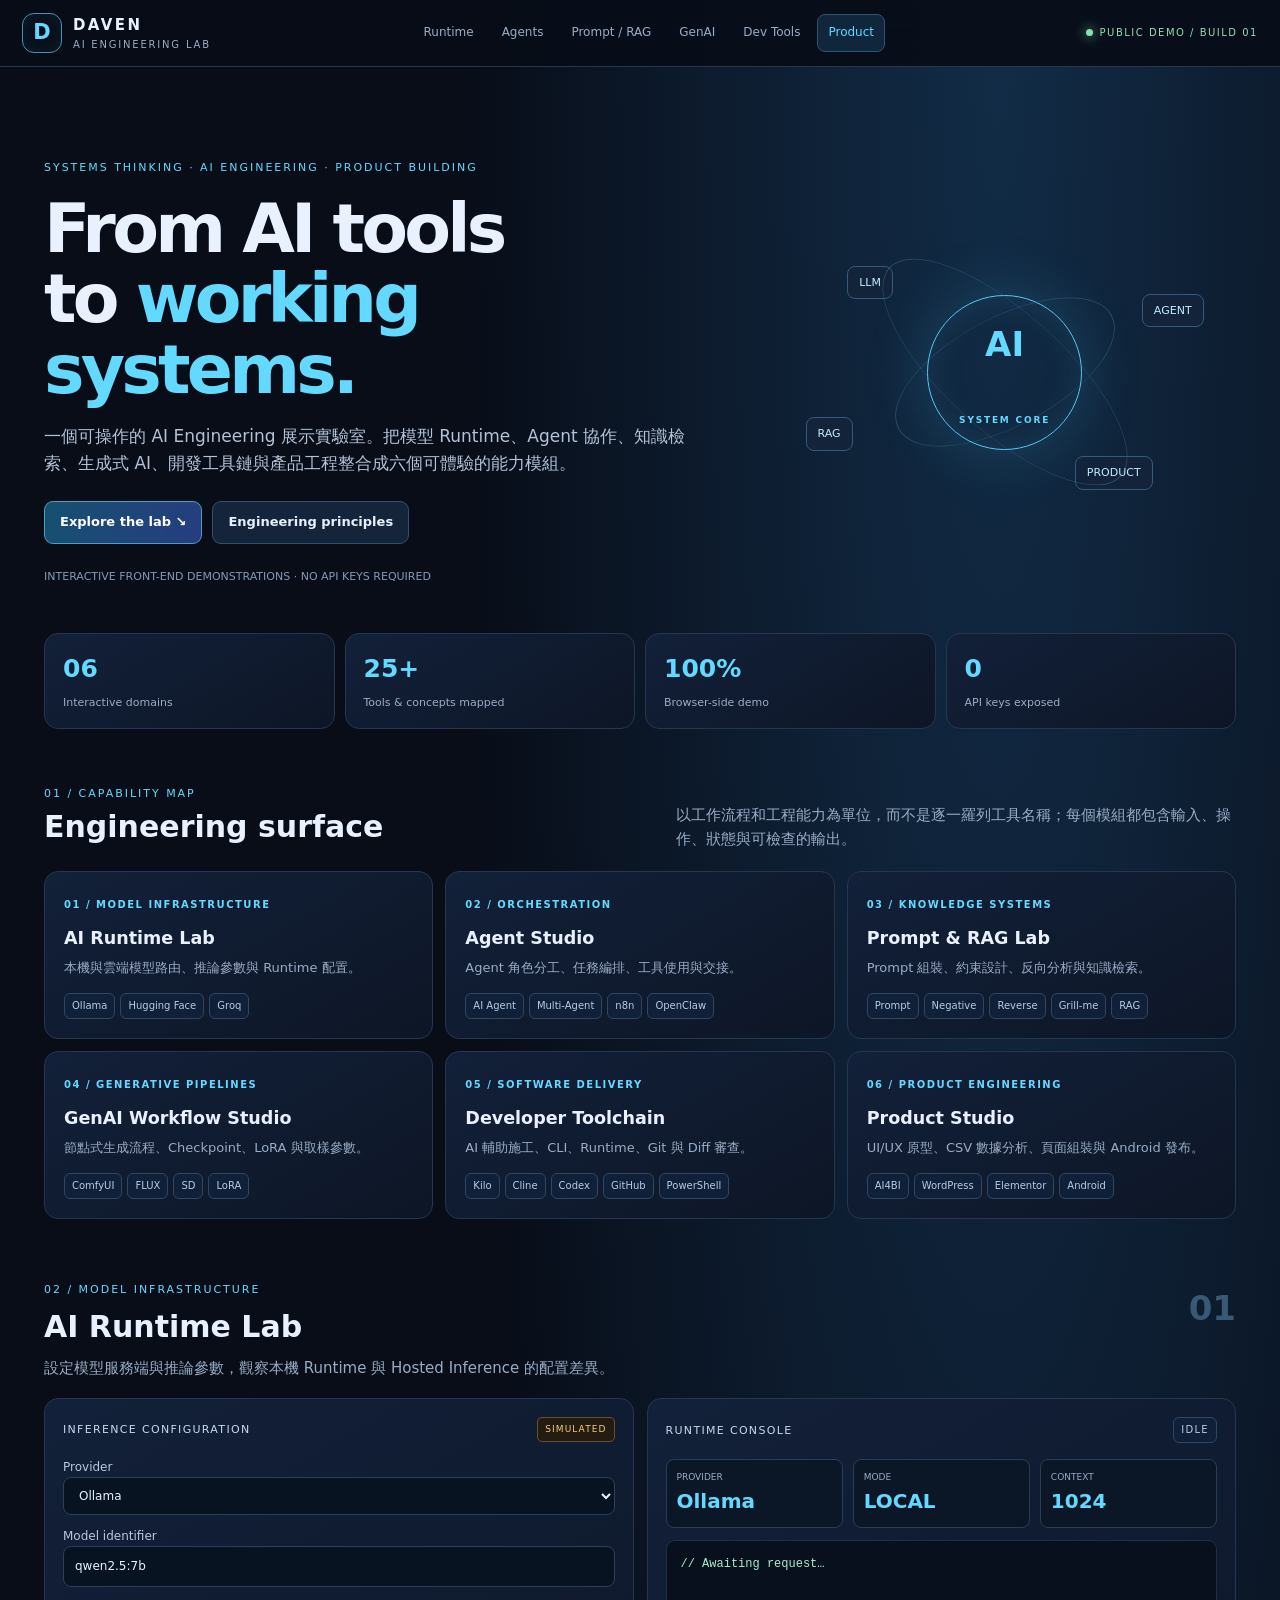
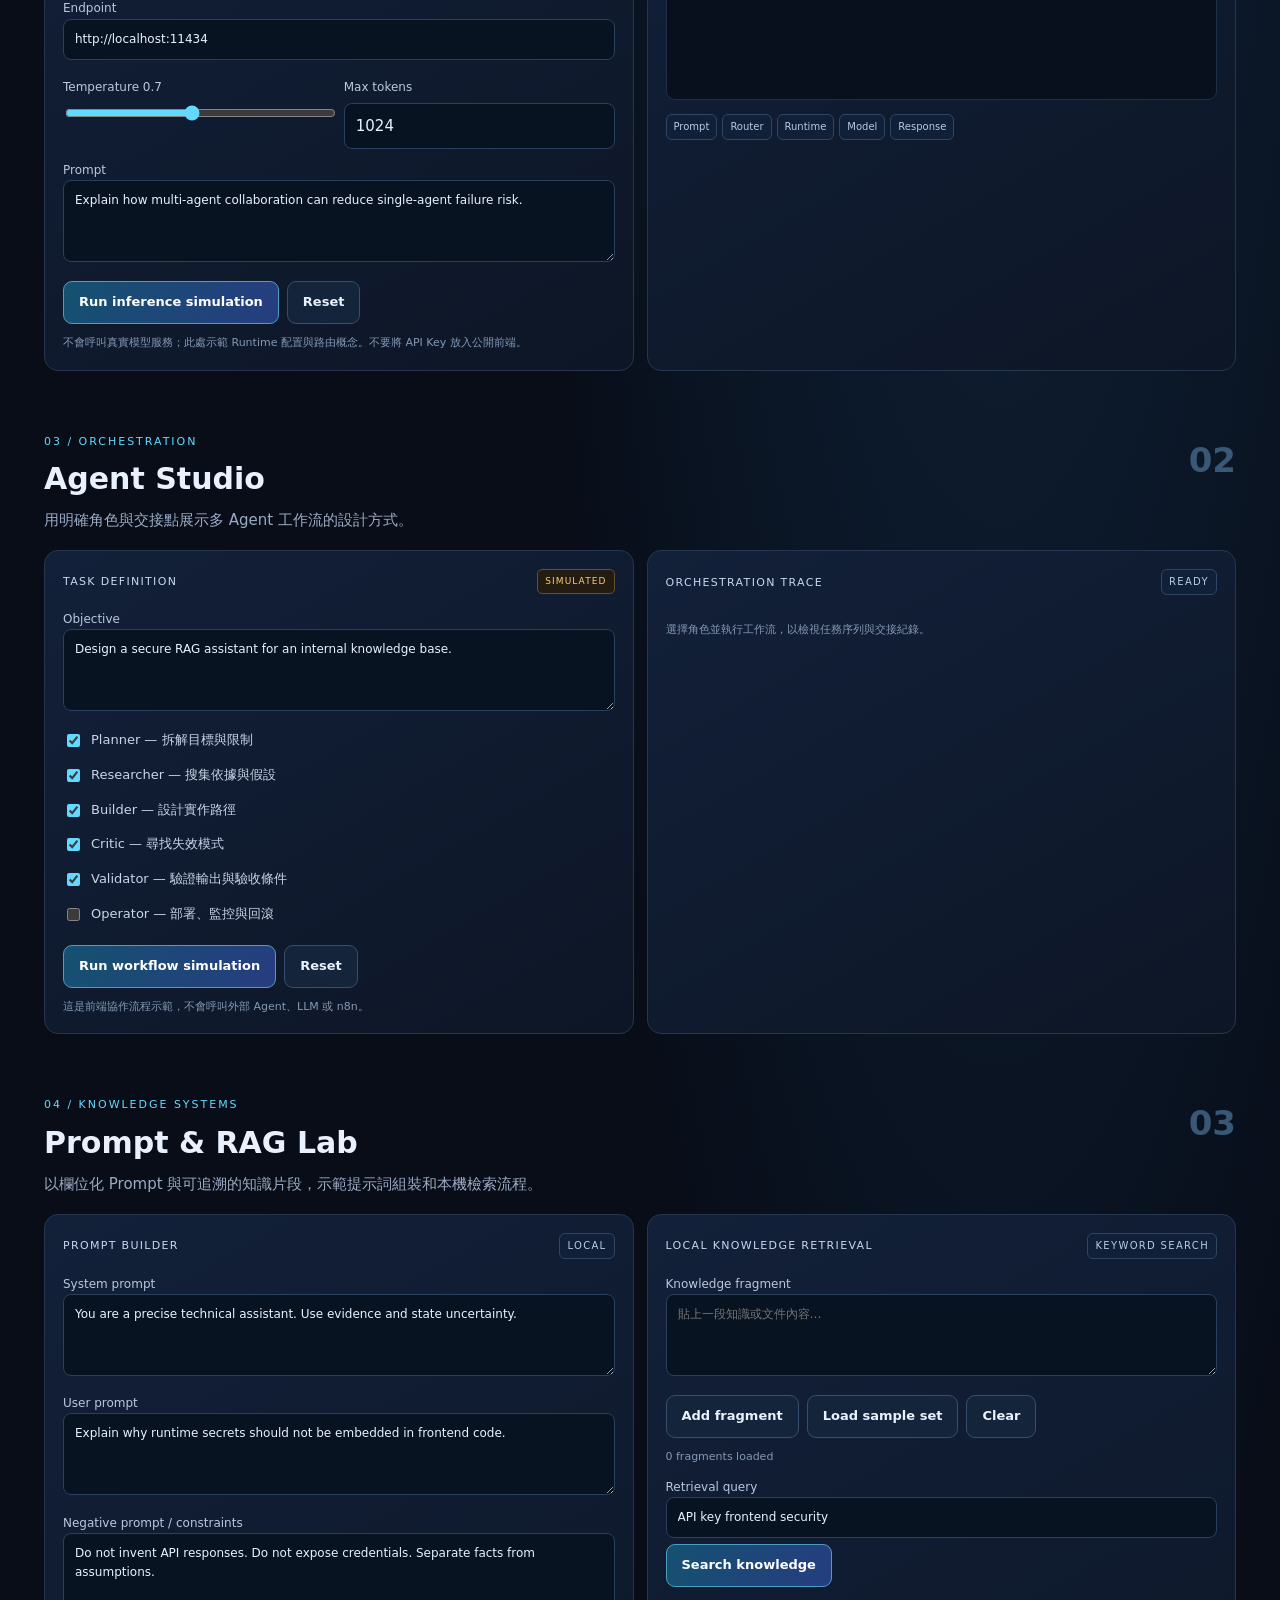
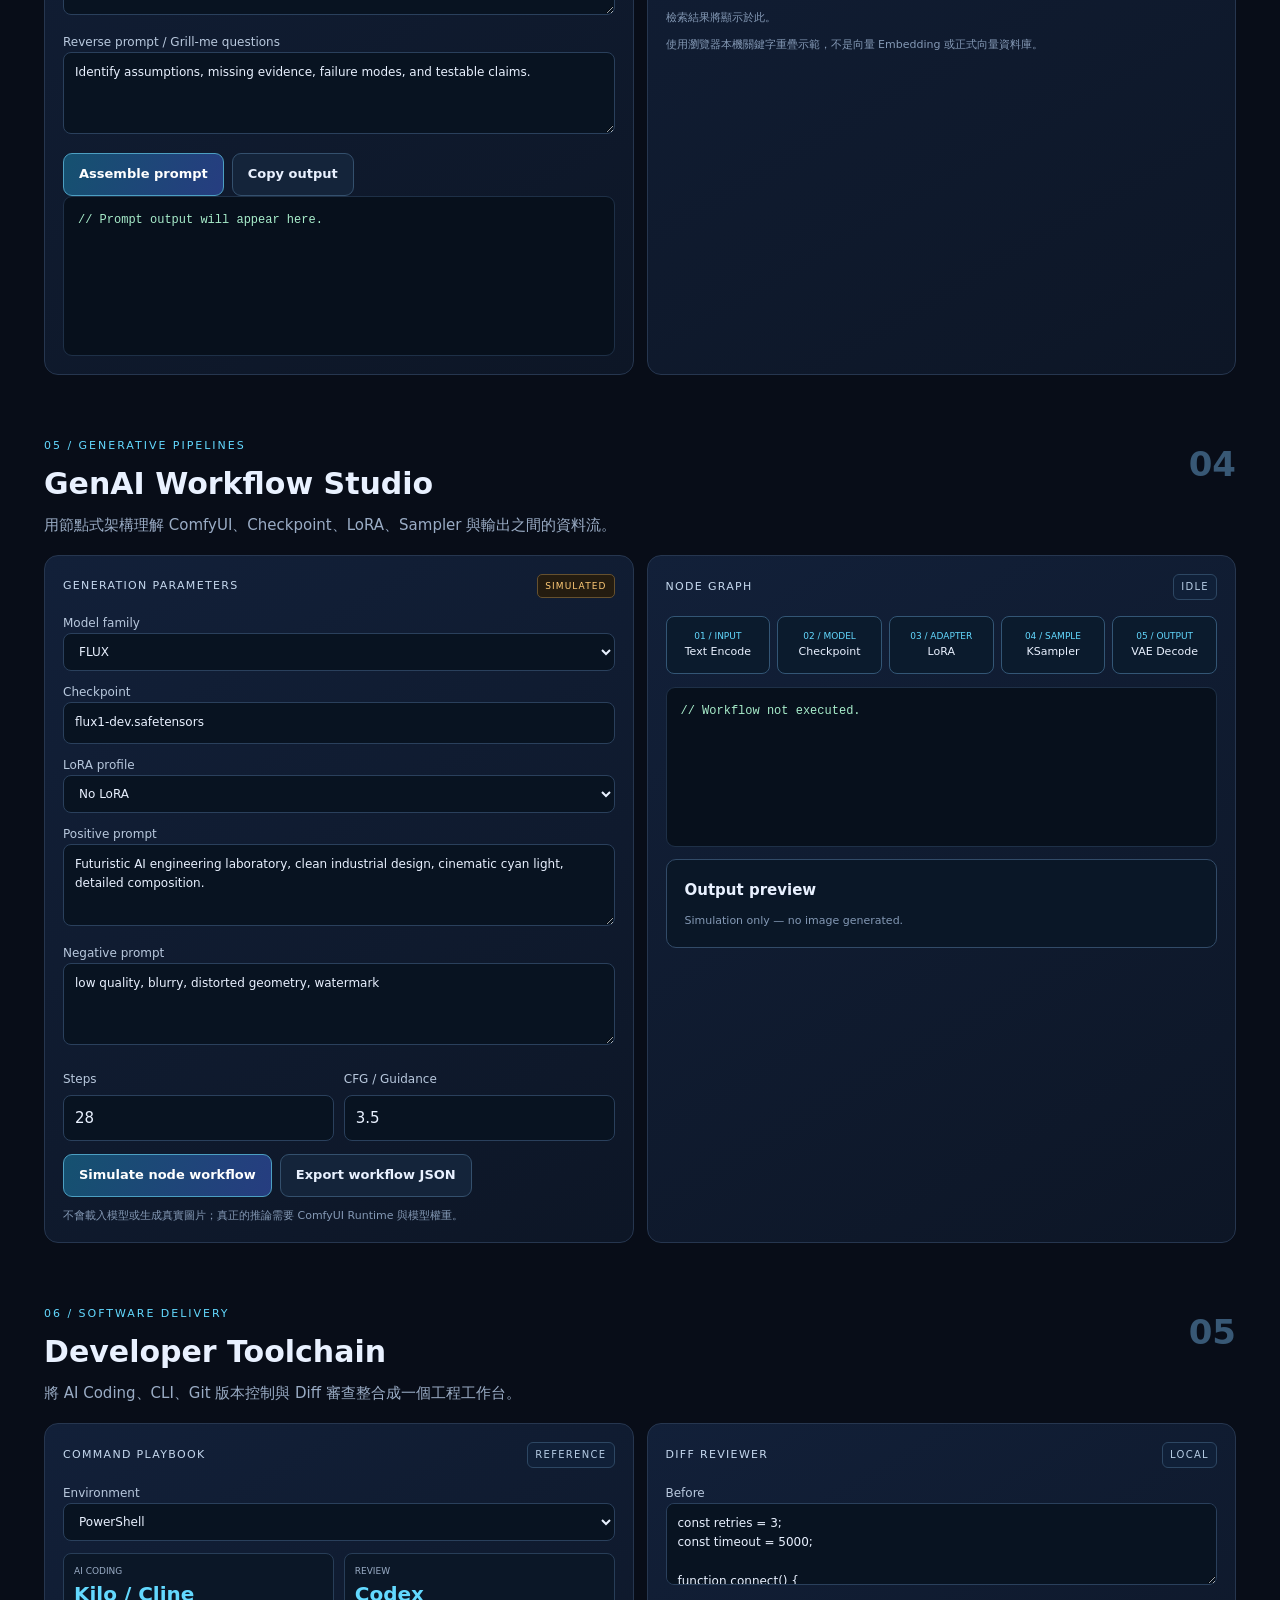
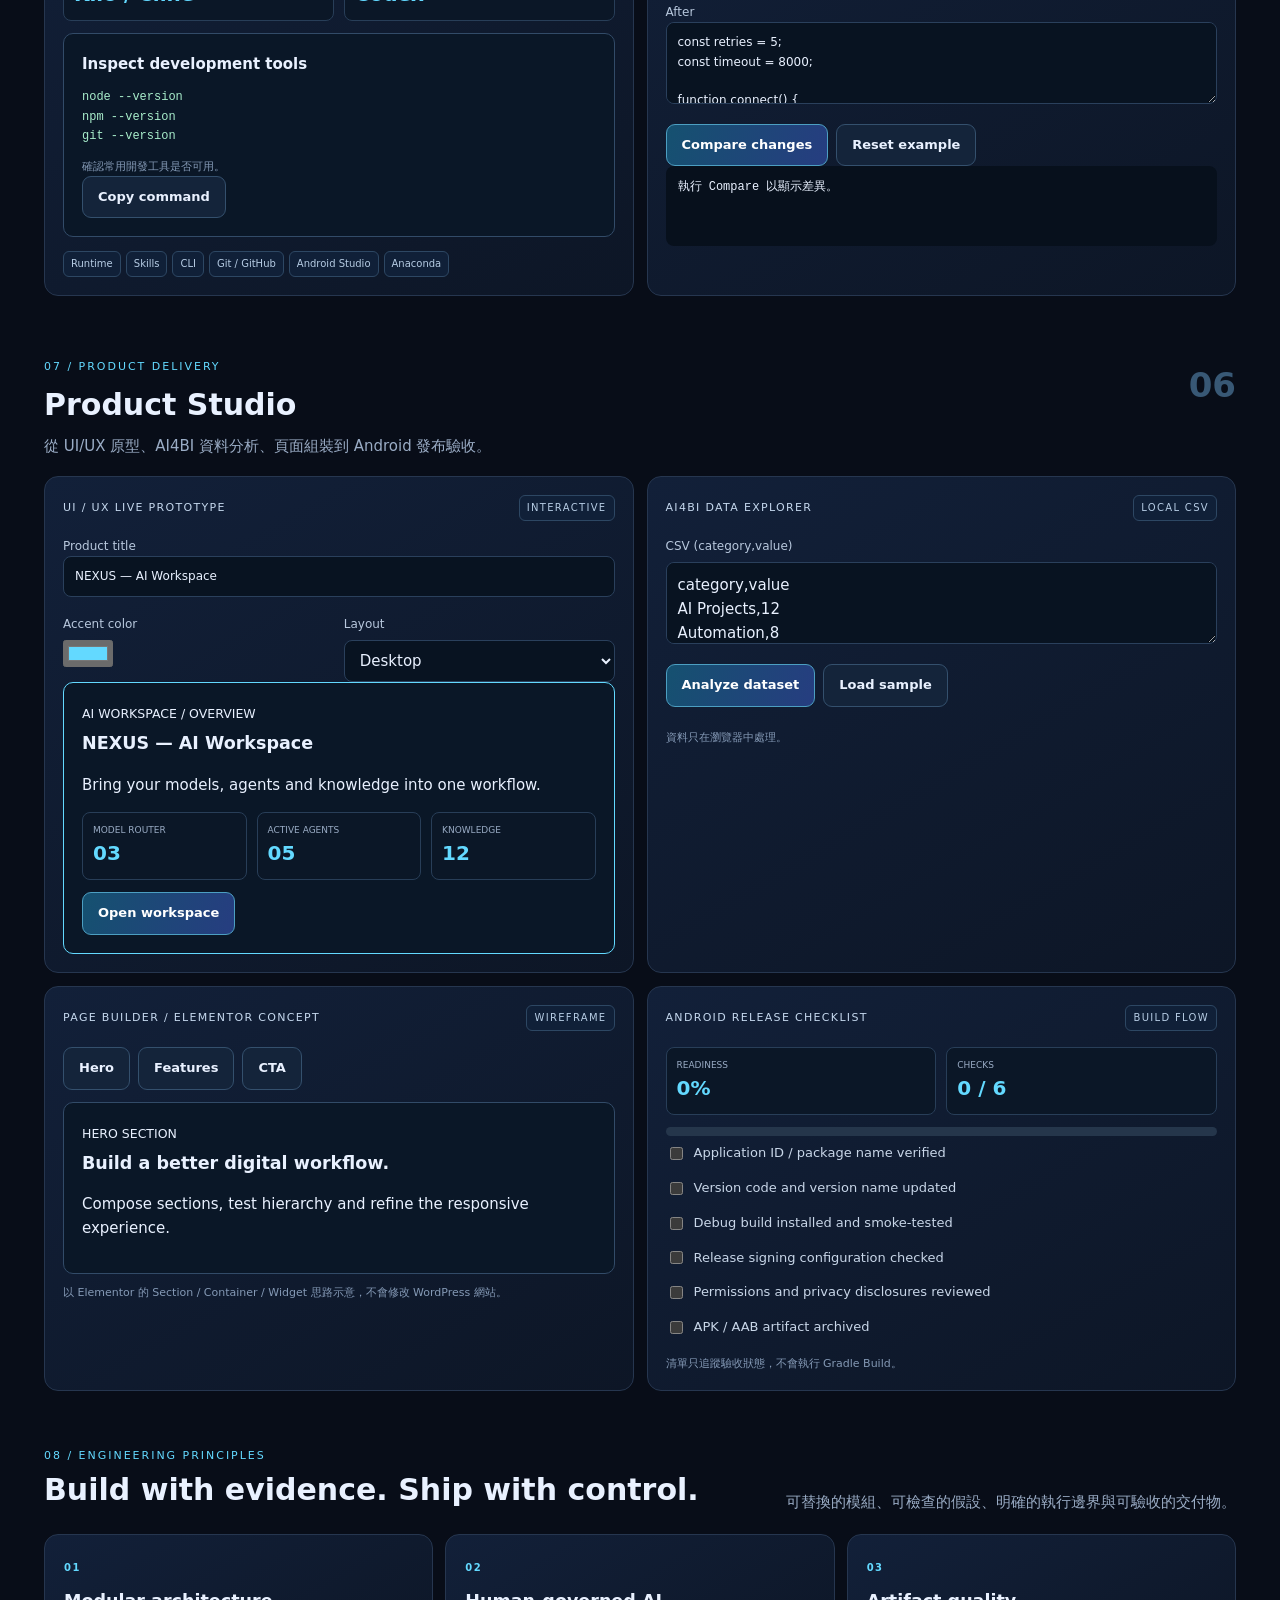
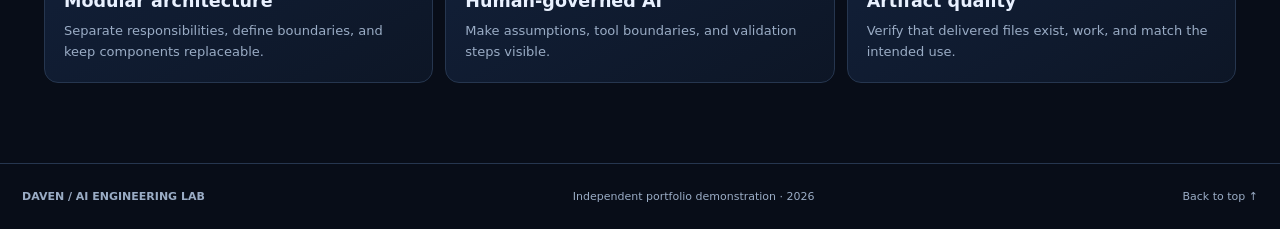
==== index.html @ 6e155c53 "feat: add interactive AI engineering portfolio demo" ====
<!doctype html>
<html lang="zh-Hant">
<head>
<meta charset="utf-8">
<meta name="viewport" content="width=device-width, initial-scale=1">
<meta name="theme-color" content="#080d18">
<meta name="description" content="Daven — AI Engineering Lab, interactive portfolio demonstrations.">
<title>Daven | AI Engineering Lab</title>
<style>
:root{color-scheme:dark;--bg:#080d18;--panel:#101a2b;--panel2:#142137;--line:#26364f;--ink:#e9f1ff;--muted:#9aacc5;--cyan:#63d9ff;--blue:#748cff;--green:#8be0b1;--amber:#ffcb77;--red:#ff8d9b}
*{box-sizing:border-box}html{scroll-behavior:smooth}body{margin:0;background:radial-gradient(ellipse at 78% 0%,#122c47 0,transparent 38%),var(--bg);color:var(--ink);font:15px/1.6 Inter,ui-sans-serif,system-ui,-apple-system,"Segoe UI","Noto Sans TC",sans-serif}
a{color:inherit;text-decoration:none}button,input,select,textarea{font:inherit}button{cursor:pointer}
.top{position:sticky;top:0;z-index:10;display:flex;align-items:center;justify-content:space-between;gap:18px;padding:13px max(22px,calc((100% - 1240px)/2));background:#080d18eF;border-bottom:1px solid #26364f;backdrop-filter:blur(18px)}
.brand{display:flex;align-items:center;gap:11px;min-width:190px}.brand-mark{display:grid;place-items:center;width:40px;height:40px;border:1px solid #4b91b3;border-radius:12px;color:var(--cyan);font-weight:900;font-size:21px;box-shadow:inset 0 0 20px #4dd9ff18}.brand b{display:block;letter-spacing:.16em}.brand small{display:block;color:var(--muted);font-size:10px;letter-spacing:.18em}
.nav{display:flex;flex-wrap:wrap;justify-content:center;gap:6px}.nav button{border:1px solid transparent;background:transparent;color:var(--muted);padding:8px 10px;border-radius:8px;font-size:12px}.nav button:hover,.nav button.active{border-color:#31536e;background:#10263c;color:var(--cyan)}
.status{font-size:10px;letter-spacing:.15em;color:var(--green);white-space:nowrap}.status i{display:inline-block;width:7px;height:7px;border-radius:50%;background:var(--green);margin-right:7px;box-shadow:0 0 12px var(--green)}
main{max-width:1240px;margin:auto;padding:42px 24px 80px}.hero{display:grid;grid-template-columns:1.2fr .8fr;align-items:center;gap:35px;padding:50px 0 35px}.eyebrow,.kicker{font-size:11px;letter-spacing:.18em;color:var(--cyan);text-transform:uppercase}.hero h1{font-size:clamp(38px,6vw,68px);line-height:1.04;letter-spacing:-.055em;margin:17px 0}.hero h1 em{font-style:normal;color:var(--cyan)}.hero p{max-width:670px;color:#b3c2d7;font-size:17px}.actions{display:flex;gap:10px;flex-wrap:wrap;margin:24px 0}.btn{border:1px solid #34506d;background:#14243a;color:var(--ink);padding:10px 15px;border-radius:9px;font-weight:700;font-size:13px}.btn.primary{background:linear-gradient(110deg,#155170,#263d80);border-color:#4c9fc2;color:#fff}.btn:hover{filter:brightness(1.18)}.hero-art{min-height:280px;position:relative;display:grid;place-items:center}.orb{width:155px;height:155px;border-radius:50%;border:1px solid #58c9f5;display:grid;place-items:center;color:var(--cyan);font-size:34px;font-weight:900;box-shadow:0 0 65px #48bce933,inset 0 0 35px #48bce922;position:relative}.orb:before,.orb:after{content:"";position:absolute;border:1px solid #477b9d70;border-radius:50%;width:240px;height:240px;transform:rotate(-28deg) scaleY(.45)}.orb:after{width:310px;height:310px;transform:rotate(42deg) scaleY(.38)}.sat{position:absolute;padding:7px 11px;background:#12233a;border:1px solid #355a7b;border-radius:8px;color:#c3eaff;font-size:11px}.s1{top:12%;left:16%}.s2{top:22%;right:7%}.s3{bottom:22%;left:7%}.s4{bottom:8%;right:18%}
.stats{display:grid;grid-template-columns:repeat(4,1fr);gap:10px;margin:12px 0 50px}.stat,.panel,.cap{background:linear-gradient(150deg,#122039,#0d1626);border:1px solid var(--line);border-radius:14px}.stat{padding:15px 18px}.stat b{display:block;color:var(--cyan);font-size:25px}.stat span{color:var(--muted);font-size:11px}
.section-head{display:flex;align-items:end;justify-content:space-between;gap:18px;margin:56px 0 20px}.section-head h2{font-size:30px;line-height:1.1;margin:8px 0}.section-head p{max-width:560px;color:var(--muted);margin:0}.capgrid{display:grid;grid-template-columns:repeat(3,1fr);gap:12px}.cap{padding:19px;transition:.2s;display:block}.cap:hover{transform:translateY(-3px);border-color:#4c8eb3}.cap .num{font-size:10px;color:var(--cyan);letter-spacing:.15em}.cap h3{margin:9px 0 6px}.cap p{margin:0;color:var(--muted);font-size:13px}.tags{display:flex;flex-wrap:wrap;gap:5px;margin-top:14px}.tags span,.pill{font-size:10px;padding:4px 7px;border:1px solid #2d4763;border-radius:6px;color:#b6cce4;background:#102038}
.lab{margin-top:62px;scroll-margin-top:90px}.lab-head{display:flex;justify-content:space-between;gap:15px;align-items:start;margin-bottom:18px}.lab-head h2{font-size:30px;margin:5px 0}.lab-head p{max-width:740px;color:var(--muted);margin:0}.num{font-size:34px;color:#385875;font-weight:800}.workbench{display:grid;grid-template-columns:1fr 1fr;gap:13px}.panel{padding:18px;min-width:0}.panel-title{display:flex;justify-content:space-between;align-items:center;font-size:11px;letter-spacing:.12em;color:#c5d8ee;margin-bottom:16px}.label{display:block;font-size:12px;color:#b8c8dd;margin:12px 0 6px}input[type=text],input[type=number],select,textarea{width:100%;background:#081321;border:1px solid #2a405c;border-radius:8px;color:var(--ink);padding:10px 11px;outline:none}input:focus,select:focus,textarea:focus{border-color:#58c8ef;box-shadow:0 0 0 2px #58c8ef20}textarea{min-height:82px;resize:vertical}input[type=range]{width:100%;accent-color:var(--cyan)}input[type=checkbox]{accent-color:var(--cyan);width:auto}.grid2{display:grid;grid-template-columns:1fr 1fr;gap:10px}.actions-sm{display:flex;gap:8px;flex-wrap:wrap;margin-top:13px}.output{min-height:160px;max-height:360px;overflow:auto;white-space:pre-wrap;background:#07101c;border:1px solid #1e3047;border-radius:9px;padding:14px;color:#a8edcb;font:12px/1.65 ui-monospace,Consolas,monospace}.hint{font-size:11px;color:#8499b5;margin:10px 0 0}.sim{border:1px solid #66512e;background:#241c10;color:var(--amber);font-size:9px;letter-spacing:.12em;padding:4px 7px;border-radius:5px}.checkrow{display:flex;align-items:center;gap:8px;padding:7px 0;color:#c8d6e8;font-size:13px}.trace{display:grid;gap:8px}.trace-item{padding:11px;border:1px solid #2b415d;border-radius:8px;background:#0b1727}.trace-item small{color:var(--cyan);font-size:10px;letter-spacing:.1em}.trace-item b{display:block}.trace-item p{margin:4px 0 0;color:var(--muted);font-size:12px}.nodegraph{display:grid;grid-template-columns:repeat(5,1fr);gap:7px;align-items:center}.node{padding:12px 5px;text-align:center;border:1px solid #335675;background:#0b1b2d;border-radius:8px;font-size:11px}.node small{display:block;color:var(--cyan);font-size:9px}.node.done{border-color:var(--green);box-shadow:0 0 14px #8be0b122}.diff{font:12px/1.6 ui-monospace,monospace;white-space:pre-wrap;overflow-wrap:anywhere;background:#07101c;padding:12px;border-radius:8px;min-height:80px}.added{color:var(--green)}.removed{color:var(--red)}.bar{height:9px;background:#25364b;border-radius:9px;overflow:hidden}.bar i{display:block;height:100%;background:linear-gradient(90deg,#35a3c9,#8be0b1);width:0}.preview{border:1px solid #324b68;border-radius:10px;padding:18px;background:#0a1727}.preview h3{margin:4px 0 8px}.preview-card{background:#172940;padding:12px;border-radius:8px}.kpis{display:flex;flex-wrap:wrap;gap:10px;margin:12px 0}.kpis div{flex:1;min-width:90px;padding:10px;background:#0b1727;border:1px solid #283e58;border-radius:8px}.kpis small{display:block;color:var(--muted);font-size:9px}.kpis b{font-size:20px;color:var(--cyan)}.footer{border-top:1px solid var(--line);padding:24px max(22px,calc((100% - 1240px)/2));color:var(--muted);font-size:11px;display:flex;justify-content:space-between;gap:10px}.toast{position:fixed;right:20px;bottom:20px;background:#17334c;border:1px solid #4c96ba;color:#eafaff;padding:11px 15px;border-radius:8px;opacity:0;transform:translateY(8px);transition:.2s;pointer-events:none}.toast.show{opacity:1;transform:none}
@media(max-width:900px){.top{flex-wrap:wrap}.nav{order:3;width:100%;justify-content:flex-start}.hero{grid-template-columns:1fr;padding-top:25px}.hero-art{min-height:230px}.capgrid{grid-template-columns:repeat(2,1fr)}}
@media(max-width:640px){main{padding:24px 15px 55px}.top{padding:10px 14px}.status{display:none}.capgrid,.stats,.workbench{grid-template-columns:1fr}.stats{grid-template-columns:repeat(2,1fr)}.section-head,.lab-head{display:block}.num{font-size:22px}.nodegraph{grid-template-columns:1fr}.footer{display:block;padding:20px}.footer span{display:block;margin-top:6px}.nav button{padding:7px;font-size:11px}}
</style>
</head>
<body>
<header class="top">
  <a class="brand" href="#home"><span class="brand-mark">D</span><span><b>DAVEN</b><small>AI ENGINEERING LAB</small></span></a>
  <nav class="nav" aria-label="Demo navigation">
    <button data-go="runtime">Runtime</button><button data-go="agents">Agents</button><button data-go="prompt">Prompt / RAG</button><button data-go="genai">GenAI</button><button data-go="devtools">Dev Tools</button><button data-go="product">Product</button>
  </nav>
  <span class="status"><i></i>PUBLIC DEMO / BUILD 01</span>
</header>
<main id="home">
  <section class="hero">
    <div><div class="eyebrow">SYSTEMS THINKING · AI ENGINEERING · PRODUCT BUILDING</div><h1>From AI tools<br>to <em>working systems.</em></h1><p>一個可操作的 AI Engineering 展示實驗室。把模型 Runtime、Agent 協作、知識檢索、生成式 AI、開發工具鏈與產品工程整合成六個可體驗的能力模組。</p><div class="actions"><a class="btn primary" href="#capabilities">Explore the lab ↘</a><a class="btn" href="#principles">Engineering principles</a></div><div class="hint">INTERACTIVE FRONT-END DEMONSTRATIONS · NO API KEYS REQUIRED</div></div>
    <div class="hero-art"><span class="sat s1">LLM</span><span class="sat s2">AGENT</span><span class="sat s3">RAG</span><span class="sat s4">PRODUCT</span><div class="orb">AI<small style="display:block;font-size:9px;letter-spacing:.2em">SYSTEM CORE</small></div></div>
  </section>
  <section class="stats"><div class="stat"><b>06</b><span>Interactive domains</span></div><div class="stat"><b>25+</b><span>Tools & concepts mapped</span></div><div class="stat"><b>100%</b><span>Browser-side demo</span></div><div class="stat"><b>0</b><span>API keys exposed</span></div></section>
  <section id="capabilities"><div class="section-head"><div><div class="kicker">01 / CAPABILITY MAP</div><h2>Engineering surface</h2></div><p>以工作流程和工程能力為單位，而不是逐一羅列工具名稱；每個模組都包含輸入、操作、狀態與可檢查的輸出。</p></div>
    <div class="capgrid">
      <a class="cap" href="#runtime"><span class="num">01 / MODEL INFRASTRUCTURE</span><h3>AI Runtime Lab</h3><p>本機與雲端模型路由、推論參數與 Runtime 配置。</p><div class="tags"><span>Ollama</span><span>Hugging Face</span><span>Groq</span></div></a>
      <a class="cap" href="#agents"><span class="num">02 / ORCHESTRATION</span><h3>Agent Studio</h3><p>Agent 角色分工、任務編排、工具使用與交接。</p><div class="tags"><span>AI Agent</span><span>Multi-Agent</span><span>n8n</span><span>OpenClaw</span></div></a>
      <a class="cap" href="#prompt"><span class="num">03 / KNOWLEDGE SYSTEMS</span><h3>Prompt & RAG Lab</h3><p>Prompt 組裝、約束設計、反向分析與知識檢索。</p><div class="tags"><span>Prompt</span><span>Negative</span><span>Reverse</span><span>Grill-me</span><span>RAG</span></div></a>
      <a class="cap" href="#genai"><span class="num">04 / GENERATIVE PIPELINES</span><h3>GenAI Workflow Studio</h3><p>節點式生成流程、Checkpoint、LoRA 與取樣參數。</p><div class="tags"><span>ComfyUI</span><span>FLUX</span><span>SD</span><span>LoRA</span></div></a>
      <a class="cap" href="#devtools"><span class="num">05 / SOFTWARE DELIVERY</span><h3>Developer Toolchain</h3><p>AI 輔助施工、CLI、Runtime、Git 與 Diff 審查。</p><div class="tags"><span>Kilo</span><span>Cline</span><span>Codex</span><span>GitHub</span><span>PowerShell</span></div></a>
      <a class="cap" href="#product"><span class="num">06 / PRODUCT ENGINEERING</span><h3>Product Studio</h3><p>UI/UX 原型、CSV 數據分析、頁面組裝與 Android 發布。</p><div class="tags"><span>AI4BI</span><span>WordPress</span><span>Elementor</span><span>Android</span></div></a>
    </div>
  </section>

  <section class="lab" id="runtime"><div class="lab-head"><div><div class="kicker">02 / MODEL INFRASTRUCTURE</div><h2>AI Runtime Lab</h2><p>設定模型服務端與推論參數，觀察本機 Runtime 與 Hosted Inference 的配置差異。</p></div><span class="num">01</span></div><div class="workbench">
    <div class="panel"><div class="panel-title">INFERENCE CONFIGURATION <span class="sim">SIMULATED</span></div><label class="label">Provider<select id="provider"><option>Ollama</option><option>Hugging Face</option><option>Groq</option></select></label><label class="label">Model identifier<input id="model" type="text" value="qwen2.5:7b"></label><label class="label">Endpoint<input id="endpoint" type="text" value="http://localhost:11434"></label><div class="grid2"><div><label class="label">Temperature <output id="tempOut">0.7</output></label><input id="temp" type="range" min="0" max="1.5" step=".1" value=".7"></div><div><label class="label">Max tokens</label><input id="tokens" type="number" min="64" max="8192" value="1024"></div></div><label class="label">Prompt<textarea id="runtimePrompt">Explain how multi-agent collaboration can reduce single-agent failure risk.</textarea></label><div class="actions-sm"><button class="btn primary" id="runRuntime">Run inference simulation</button><button class="btn" id="resetRuntime">Reset</button></div><p class="hint">不會呼叫真實模型服務；此處示範 Runtime 配置與路由概念。不要將 API Key 放入公開前端。</p></div>
    <div class="panel"><div class="panel-title">RUNTIME CONSOLE <span class="pill" id="runtimeState">IDLE</span></div><div class="kpis"><div><small>PROVIDER</small><b id="providerOut">Ollama</b></div><div><small>MODE</small><b id="modeOut">LOCAL</b></div><div><small>CONTEXT</small><b id="contextOut">1024</b></div></div><div class="output" id="runtimeOutput">// Awaiting request…</div><div class="tags"><span>Prompt</span><span>Router</span><span>Runtime</span><span>Model</span><span>Response</span></div></div>
  </div></section>

  <section class="lab" id="agents"><div class="lab-head"><div><div class="kicker">03 / ORCHESTRATION</div><h2>Agent Studio</h2><p>用明確角色與交接點展示多 Agent 工作流的設計方式。</p></div><span class="num">02</span></div><div class="workbench">
    <div class="panel"><div class="panel-title">TASK DEFINITION <span class="sim">SIMULATED</span></div><label class="label">Objective<textarea id="objective">Design a secure RAG assistant for an internal knowledge base.</textarea></label><div id="agentChoices">
      <label class="checkrow"><input type="checkbox" value="Planner" checked> Planner — 拆解目標與限制</label><label class="checkrow"><input type="checkbox" value="Researcher" checked> Researcher — 搜集依據與假設</label><label class="checkrow"><input type="checkbox" value="Builder" checked> Builder — 設計實作路徑</label><label class="checkrow"><input type="checkbox" value="Critic" checked> Critic — 尋找失效模式</label><label class="checkrow"><input type="checkbox" value="Validator" checked> Validator — 驗證輸出與驗收條件</label><label class="checkrow"><input type="checkbox" value="Operator"> Operator — 部署、監控與回滾</label></div><div class="actions-sm"><button class="btn primary" id="runAgents">Run workflow simulation</button><button class="btn" id="resetAgents">Reset</button></div><p class="hint">這是前端協作流程示範，不會呼叫外部 Agent、LLM 或 n8n。</p></div>
    <div class="panel"><div class="panel-title">ORCHESTRATION TRACE <span class="pill" id="agentState">READY</span></div><div class="trace" id="agentTrace"><div class="hint">選擇角色並執行工作流，以檢視任務序列與交接紀錄。</div></div></div>
  </div></section>

  <section class="lab" id="prompt"><div class="lab-head"><div><div class="kicker">04 / KNOWLEDGE SYSTEMS</div><h2>Prompt & RAG Lab</h2><p>以欄位化 Prompt 與可追溯的知識片段，示範提示詞組裝和本機檢索流程。</p></div><span class="num">03</span></div><div class="workbench">
    <div class="panel"><div class="panel-title">PROMPT BUILDER <span class="pill">LOCAL</span></div><label class="label">System prompt<textarea id="systemPrompt">You are a precise technical assistant. Use evidence and state uncertainty.</textarea></label><label class="label">User prompt<textarea id="userPrompt">Explain why runtime secrets should not be embedded in frontend code.</textarea></label><label class="label">Negative prompt / constraints<textarea id="negativePrompt">Do not invent API responses. Do not expose credentials. Separate facts from assumptions.</textarea></label><label class="label">Reverse prompt / Grill-me questions<textarea id="reversePrompt">Identify assumptions, missing evidence, failure modes, and testable claims.</textarea></label><div class="actions-sm"><button class="btn primary" id="assemblePrompt">Assemble prompt</button><button class="btn" id="copyPrompt">Copy output</button></div><div class="output" id="assembledPrompt">// Prompt output will appear here.</div></div>
    <div class="panel"><div class="panel-title">LOCAL KNOWLEDGE RETRIEVAL <span class="pill">KEYWORD SEARCH</span></div><label class="label">Knowledge fragment<textarea id="knowledgeInput" placeholder="貼上一段知識或文件內容…"></textarea></label><div class="actions-sm"><button class="btn" id="addKnowledge">Add fragment</button><button class="btn" id="sampleKnowledge">Load sample set</button><button class="btn" id="clearKnowledge">Clear</button></div><div id="knowledgeCount" class="hint">0 fragments loaded</div><label class="label">Retrieval query<input id="retrievalQuery" type="text" value="API key frontend security"></label><button class="btn primary" id="runRetrieval">Search knowledge</button><div id="retrievalResults" class="trace" style="margin-top:12px"><div class="hint">檢索結果將顯示於此。</div></div><p class="hint">使用瀏覽器本機關鍵字重疊示範，不是向量 Embedding 或正式向量資料庫。</p></div>
  </div></section>

  <section class="lab" id="genai"><div class="lab-head"><div><div class="kicker">05 / GENERATIVE PIPELINES</div><h2>GenAI Workflow Studio</h2><p>用節點式架構理解 ComfyUI、Checkpoint、LoRA、Sampler 與輸出之間的資料流。</p></div><span class="num">04</span></div><div class="workbench">
    <div class="panel"><div class="panel-title">GENERATION PARAMETERS <span class="sim">SIMULATED</span></div><label class="label">Model family<select id="genModel"><option>FLUX</option><option>Stable Diffusion XL</option><option>Stable Diffusion 1.5</option></select></label><label class="label">Checkpoint<input id="checkpoint" type="text" value="flux1-dev.safetensors"></label><label class="label">LoRA profile<select id="lora"><option>No LoRA</option><option>Cinematic detail · 0.75</option><option>Character consistency · 0.65</option><option>Product photography · 0.70</option></select></label><label class="label">Positive prompt<textarea id="positive">Futuristic AI engineering laboratory, clean industrial design, cinematic cyan light, detailed composition.</textarea></label><label class="label">Negative prompt<textarea id="negative">low quality, blurry, distorted geometry, watermark</textarea></label><div class="grid2"><div><label class="label">Steps</label><input id="steps" type="number" value="28" min="1" max="100"></div><div><label class="label">CFG / Guidance</label><input id="cfg" type="number" value="3.5" min="1" max="20" step=".5"></div></div><div class="actions-sm"><button class="btn primary" id="runGen">Simulate node workflow</button><button class="btn" id="exportGen">Export workflow JSON</button></div><p class="hint">不會載入模型或生成真實圖片；真正的推論需要 ComfyUI Runtime 與模型權重。</p></div>
    <div class="panel"><div class="panel-title">NODE GRAPH <span class="pill" id="genState">IDLE</span></div><div class="nodegraph" id="nodeGraph"><div class="node"><small>01 / INPUT</small>Text Encode</div><div class="node"><small>02 / MODEL</small>Checkpoint</div><div class="node"><small>03 / ADAPTER</small>LoRA</div><div class="node"><small>04 / SAMPLE</small>KSampler</div><div class="node"><small>05 / OUTPUT</small>VAE Decode</div></div><div class="output" id="genLog" style="margin-top:13px">// Workflow not executed.</div><div class="preview" id="genPreview" style="margin-top:12px"><b>Output preview</b><p class="hint">Simulation only — no image generated.</p></div></div>
  </div></section>

  <section class="lab" id="devtools"><div class="lab-head"><div><div class="kicker">06 / SOFTWARE DELIVERY</div><h2>Developer Toolchain</h2><p>將 AI Coding、CLI、Git 版本控制與 Diff 審查整合成一個工程工作台。</p></div><span class="num">05</span></div><div class="workbench">
    <div class="panel"><div class="panel-title">COMMAND PLAYBOOK <span class="pill">REFERENCE</span></div><label class="label">Environment<select id="shell"><option value="powershell">PowerShell</option><option value="cmd">Windows CMD</option><option value="bash">Ubuntu / Bash</option><option value="bat">Windows Batch</option></select></label><div class="kpis"><div><small>AI CODING</small><b>Kilo / Cline</b></div><div><small>REVIEW</small><b>Codex</b></div></div><div class="preview"><b id="commandTitle">Inspect development tools</b><pre id="commandText" style="white-space:pre-wrap;color:#a8edcb;font-size:12px">node --version
npm --version
git --version</pre><p class="hint" id="commandNote">確認常用開發工具是否可用。</p><button class="btn" id="copyCommand">Copy command</button></div><div class="tags"><span>Runtime</span><span>Skills</span><span>CLI</span><span>Git / GitHub</span><span>Android Studio</span><span>Anaconda</span></div></div>
    <div class="panel"><div class="panel-title">DIFF REVIEWER <span class="pill">LOCAL</span></div><label class="label">Before<textarea id="before">const retries = 3;
const timeout = 5000;

function connect() {
  return request(timeout);
}</textarea></label><label class="label">After<textarea id="after">const retries = 5;
const timeout = 8000;

function connect() {
  return request(timeout, retries);
}</textarea></label><div class="actions-sm"><button class="btn primary" id="compareDiff">Compare changes</button><button class="btn" id="resetDiff">Reset example</button></div><div class="diff" id="diffOutput">執行 Compare 以顯示差異。</div></div>
  </div></section>

  <section class="lab" id="product"><div class="lab-head"><div><div class="kicker">07 / PRODUCT DELIVERY</div><h2>Product Studio</h2><p>從 UI/UX 原型、AI4BI 資料分析、頁面組裝到 Android 發布驗收。</p></div><span class="num">06</span></div><div class="workbench">
    <div class="panel"><div class="panel-title">UI / UX LIVE PROTOTYPE <span class="pill">INTERACTIVE</span></div><label class="label">Product title<input id="productTitle" type="text" value="NEXUS — AI Workspace"></label><div class="grid2"><div><label class="label">Accent color</label><input id="productColor" type="color" value="#63d9ff"></div><div><label class="label">Layout</label><select id="productLayout"><option value="wide">Desktop</option><option value="mobile">Mobile</option></select></div></div><div class="preview" id="prototype"><small>AI WORKSPACE / OVERVIEW</small><h3 id="prototypeTitle">NEXUS — AI Workspace</h3><p>Bring your models, agents and knowledge into one workflow.</p><div class="kpis"><div><small>MODEL ROUTER</small><b>03</b></div><div><small>ACTIVE AGENTS</small><b>05</b></div><div><small>KNOWLEDGE</small><b>12</b></div></div><button class="btn primary" id="prototypeAction">Open workspace</button><span id="prototypeFeedback" class="hint"></span></div></div>
    <div class="panel"><div class="panel-title">AI4BI DATA EXPLORER <span class="pill">LOCAL CSV</span></div><label class="label">CSV (category,value)</label><textarea id="csv">category,value
AI Projects,12
Automation,8
Data Apps,6
Prototypes,10</textarea><div class="actions-sm"><button class="btn primary" id="analyzeCsv">Analyze dataset</button><button class="btn" id="sampleCsv">Load sample</button></div><div id="biOutput" class="trace" style="margin-top:12px"><div class="hint">資料只在瀏覽器中處理。</div></div></div>
    <div class="panel"><div class="panel-title">PAGE BUILDER / ELEMENTOR CONCEPT <span class="pill">WIREFRAME</span></div><div class="actions-sm"><button class="btn builder active" data-block="hero">Hero</button><button class="btn builder" data-block="features">Features</button><button class="btn builder" data-block="cta">CTA</button></div><div id="builderPreview" class="preview" style="margin-top:12px"><small>HERO SECTION</small><h3>Build a better digital workflow.</h3><p>Compose sections, test hierarchy and refine the responsive experience.</p></div><p class="hint">以 Elementor 的 Section / Container / Widget 思路示意，不會修改 WordPress 網站。</p></div>
    <div class="panel"><div class="panel-title">ANDROID RELEASE CHECKLIST <span class="pill">BUILD FLOW</span></div><div class="kpis"><div><small>READINESS</small><b id="releasePercent">0%</b></div><div><small>CHECKS</small><b id="releaseCount">0 / 6</b></div></div><div class="bar"><i id="releaseBar"></i></div><div id="releaseChecks"><label class="checkrow"><input type="checkbox"> Application ID / package name verified</label><label class="checkrow"><input type="checkbox"> Version code and version name updated</label><label class="checkrow"><input type="checkbox"> Debug build installed and smoke-tested</label><label class="checkrow"><input type="checkbox"> Release signing configuration checked</label><label class="checkrow"><input type="checkbox"> Permissions and privacy disclosures reviewed</label><label class="checkrow"><input type="checkbox"> APK / AAB artifact archived</label></div><p class="hint">清單只追蹤驗收狀態，不會執行 Gradle Build。</p></div>
  </div></section>

  <section id="principles"><div class="section-head"><div><div class="kicker">08 / ENGINEERING PRINCIPLES</div><h2>Build with evidence. Ship with control.</h2></div><p>可替換的模組、可檢查的假設、明確的執行邊界與可驗收的交付物。</p></div><div class="capgrid"><div class="cap"><span class="num">01</span><h3>Modular architecture</h3><p>Separate responsibilities, define boundaries, and keep components replaceable.</p></div><div class="cap"><span class="num">02</span><h3>Human-governed AI</h3><p>Make assumptions, tool boundaries, and validation steps visible.</p></div><div class="cap"><span class="num">03</span><h3>Artifact quality</h3><p>Verify that delivered files exist, work, and match the intended use.</p></div></div></section>
</main>
<footer class="footer"><b>DAVEN / AI ENGINEERING LAB</b><span>Independent portfolio demonstration · 2026</span><a href="#home">Back to top ↑</a></footer>
<div class="toast" id="toast" role="status" aria-live="polite"></div>
<script>
(function(){
 const $=id=>document.getElementById(id), esc=s=>String(s).replace(/[&<>"']/g,c=>({'&':'&amp;','<':'&lt;','>':'&gt;','"':'&quot;',"'":'&#39;'}[c]));
 const toast=msg=>{const t=$('toast');t.textContent=msg;t.classList.add('show');setTimeout(()=>t.classList.remove('show'),2100)};
 const pause=ms=>new Promise(resolve=>setTimeout(resolve,ms));
 document.querySelectorAll('[data-go]').forEach(b=>b.addEventListener('click',()=>document.getElementById(b.dataset.go).scrollIntoView({behavior:'smooth'})));
 const sections=['runtime','agents','prompt','genai','devtools','product'];
 const navObserver=new IntersectionObserver(entries=>entries.forEach(e=>{if(e.isIntersecting){document.querySelectorAll('[data-go]').forEach(b=>b.classList.toggle('active',b.dataset.go===e.target.id));}}),{rootMargin:'-25% 0px -65% 0px'});
 sections.forEach(id=>navObserver.observe($(id)));
 $('temp').addEventListener('input',()=>{$('tempOut').textContent=$('temp').value});
 $('provider').addEventListener('change',()=>{const p=$('provider').value;const local=p==='Ollama';$('endpoint').value=local?'http://localhost:11434':p==='Groq'?'https://api.groq.com/openai/v1':'https://api-inference.huggingface.co';$('model').value=local?'qwen2.5:7b':p==='Groq'?'llama-3.3-70b-versatile':'meta-llama/Meta-Llama-3-8B-Instruct';$('providerOut').textContent=p;$('modeOut').textContent=local?'LOCAL':'HOSTED';});
 $('runRuntime').addEventListener('click',()=>{const p=$('provider').value,m=$('model').value.trim(),prompt=$('runtimePrompt').value.trim();if(!m||!prompt){toast('Model 與 Prompt 不可空白');return;}const local=p==='Ollama';$('runtimeState').textContent='SIMULATED';$('providerOut').textContent=p;$('modeOut').textContent=local?'LOCAL':'HOSTED';$('contextOut').textContent=Math.max(64,Number($('tokens').value)||1024).toLocaleString();$('runtimeOutput').textContent='[SIMULATION ONLY]\\nProvider: '+p+'\\nModel: '+m+'\\nEndpoint: '+$('endpoint').value+'\\nTemperature: '+$('temp').value+'\\nMax tokens: '+$('contextOut').textContent+'\\n\\nRequest accepted by the demo interface. No HTTP request was sent and no model was invoked.\\n\\nSuggested architecture: Browser UI → secure backend / local runtime adapter → provider → normalized response.';});
 $('resetRuntime').addEventListener('click',()=>{ $('provider').value='Ollama';$('provider').dispatchEvent(new Event('change'));$('temp').value='.7';$('temp').dispatchEvent(new Event('input'));$('tokens').value='1024';$('runtimePrompt').value='Explain how multi-agent collaboration can reduce single-agent failure risk.';$('runtimeState').textContent='IDLE';$('runtimeOutput').textContent='// Awaiting request…';});
 $('runAgents').addEventListener('click',async()=>{const roles=[...$('agentChoices').querySelectorAll('input:checked')].map(x=>x.value);const goal=$('objective').value.trim();if(!goal||!roles.length){toast('請輸入目標並至少選擇一個角色');return;}const host=$('agentTrace');host.innerHTML='';$('agentState').textContent='RUNNING';for(let i=0;i<roles.length;i++){const item=document.createElement('div');item.className='trace-item';item.innerHTML='<small>STAGE 0'+(i+1)+' / '+esc(roles[i].toUpperCase())+'</small><b>'+esc(roles[i])+'</b><p>Objective handoff: '+esc(goal.slice(0,180))+'</p><p>Status: simulated role output prepared for next stage.</p>';host.appendChild(item);await pause(260);} $('agentState').textContent='SIMULATED';const summary=document.createElement('div');summary.className='trace-item';summary.innerHTML='<small>WORKFLOW COMPLETE</small><b>'+roles.length+' roles traversed</b><p>Next governance step: merge outputs, resolve disagreement, and run an independent validation gate. No external Agent was invoked.</p>';host.appendChild(summary);});
 $('resetAgents').addEventListener('click',()=>{$('agentTrace').innerHTML='<div class="hint">選擇角色並執行工作流，以檢視任務序列與交接紀錄。</div>';$('agentState').textContent='READY'});
 const pids=['systemPrompt','userPrompt','negativePrompt','reversePrompt'];
 $('assemblePrompt').addEventListener('click',()=>{$('assembledPrompt').textContent=[['SYSTEM',$('systemPrompt').value],['USER',$('userPrompt').value],['NEGATIVE / CONSTRAINTS',$('negativePrompt').value],['REVERSE / GRILL-ME',$('reversePrompt').value]].map(x=>'### '+x[0]+'\\n'+(x[1].trim()||'(empty)')).join('\\n\\n');toast('Prompt 已在本機組裝');});
 $('copyPrompt').addEventListener('click',async()=>{try{await navigator.clipboard.writeText($('assembledPrompt').textContent);toast('Prompt copied');}catch(e){toast('Clipboard permission unavailable')}});
 let knowledge=[];
 const renderKnowledge=()=>{$('knowledgeCount').textContent=knowledge.length+' fragments loaded';};
 $('addKnowledge').addEventListener('click',()=>{const v=$('knowledgeInput').value.trim();if(!v){toast('請先輸入知識片段');return;}knowledge.push(v);$('knowledgeInput').value='';renderKnowledge();});
 $('sampleKnowledge').addEventListener('click',()=>{knowledge=['Never expose provider API keys in browser code. Store secrets in environment variables on a trusted backend.','Ollama provides a local model runtime. The client application can call a local service in a controlled development environment.','Retrieval augmented generation combines a query with relevant external context. Retrieved passages should retain source references.','A multi-agent workflow should define role boundaries, handoff contracts, validation, and rollback behavior.'];renderKnowledge();});
 $('clearKnowledge').addEventListener('click',()=>{knowledge=[];renderKnowledge();$('retrievalResults').innerHTML='<div class="hint">Knowledge store cleared.</div>'});
 $('runRetrieval').addEventListener('click',()=>{const terms=$('retrievalQuery').value.toLowerCase().split(/[^a-z0-9\u00C0-\uFFFF]+/i).filter(x=>x.length>1);const ranked=knowledge.map((text,i)=>({text,i,score:terms.filter(t=>text.toLowerCase().includes(t)).length})).filter(x=>x.score>0).sort((a,b)=>b.score-a.score);$('retrievalResults').innerHTML=ranked.length?ranked.map(x=>'<div class="trace-item"><small>FRAGMENT '+(x.i+1)+' · MATCH '+x.score+'/'+Math.max(1,terms.length)+'</small><p>'+esc(x.text)+'</p></div>').join(''):'<div class="hint">No keyword matches. Add context or revise the query.</div>'});
 $('runGen').addEventListener('click',async()=>{const nodes=[...$('nodeGraph').children];nodes.forEach(n=>n.classList.remove('done'));$('genState').textContent='RUNNING';const log=[];for(const n of nodes){n.classList.add('done');log.push('✓ '+n.textContent.replace(/\\s+/g,' ').trim()+' — simulated');$('genLog').textContent=log.join('\\n');await pause(250);} $('genState').textContent='SIMULATED';$('genPreview').innerHTML='<b>Workflow graph completed</b><p class="hint">Configuration trace only. No checkpoint was loaded and no image was generated.</p><p class="hint">Model: '+esc($('genModel').value)+' · LoRA: '+esc($('lora').value)+'</p>';});
 $('exportGen').addEventListener('click',()=>{const data={model:$('genModel').value,checkpoint:$('checkpoint').value,lora:$('lora').value,positive:$('positive').value,negative:$('negative').value,steps:Number($('steps').value),cfg:Number($('cfg').value),notice:'Configuration only; no image inference has been executed.'};download('genai-workflow.json',JSON.stringify(data,null,2),'application/json')});
 const commandSets={powershell:{title:'Inspect development tools',cmd:'node --version\\nnpm --version\\ngit --version',note:'確認 Node.js、npm 與 Git 是否已加入 PATH。'},cmd:{title:'Inspect project files',cmd:'dir\\ntree /F\\ngit status --short',note:'檢查檔案樹與 Git 工作目錄狀態。'},bash:{title:'Inspect Ubuntu environment',cmd:'uname -a\\npython3 --version\\ngit status --short',note:'確認 Linux 環境、Python 與版本控制狀態。'},bat:{title:'Windows setup check',cmd:'@echo off\\nnode --version\\ngit --version\\nif errorlevel 1 echo Check installation and PATH\\npause',note:'Batch 腳本範例；執行前先確認命令來源與副作用。'}};
 $('shell').addEventListener('change',()=>{const x=commandSets[$('shell').value];$('commandTitle').textContent=x.title;$('commandText').textContent=x.cmd;$('commandNote').textContent=x.note;});
 $('copyCommand').addEventListener('click',async()=>{try{await navigator.clipboard.writeText($('commandText').textContent);toast('Command copied');}catch(e){toast('Clipboard permission unavailable')}});
 const beforeDefault=$('before').value,afterDefault=$('after').value;
 $('compareDiff').addEventListener('click',()=>{const a=$('before').value.split('\\n'),b=$('after').value.split('\\n'),out=[];for(let i=0;i<Math.max(a.length,b.length);i++){if(a[i]===b[i])out.push('  '+esc(a[i]||''));else{if(a[i]!==undefined)out.push('<span class="removed">- '+esc(a[i])+'</span>');if(b[i]!==undefined)out.push('<span class="added">+ '+esc(b[i])+'</span>');}}$('diffOutput').innerHTML=out.join('\\n')||'No differences.';});
 $('resetDiff').addEventListener('click',()=>{$('before').value=beforeDefault;$('after').value=afterDefault;$('diffOutput').textContent='執行 Compare 以顯示差異。'});
 function updatePrototype(){$('prototypeTitle').textContent=$('productTitle').value;$('prototype').style.borderColor=$('productColor').value;$('prototype').style.maxWidth=$('productLayout').value==='mobile'?'360px':'none';}
 ['productTitle','productColor','productLayout'].forEach(id=>$(id).addEventListener('input',updatePrototype));$('prototypeAction').addEventListener('click',()=>{$('prototypeFeedback').textContent=' · Prototype interaction confirmed.'});updatePrototype();
 $('analyzeCsv').addEventListener('click',()=>{const lines=$('csv').value.trim().split(/\\r?\\n/);if(lines.length<2){$('biOutput').innerHTML='<div class="hint">CSV needs a header and at least one row.</div>';return;}const h=lines.shift().split(',').map(x=>x.trim().toLowerCase()),ci=h.indexOf('category'),vi=h.indexOf('value');if(ci<0||vi<0){$('biOutput').innerHTML='<div class="hint">Expected columns: category,value</div>';return;}const rows=lines.map(line=>{const x=line.split(',');return{category:(x[ci]||'').trim(),value:Number(x[vi])}}).filter(x=>x.category&&Number.isFinite(x.value));if(!rows.length){$('biOutput').innerHTML='<div class="hint">No valid numeric rows.</div>';return;}const total=rows.reduce((s,x)=>s+x.value,0),avg=total/rows.length,max=Math.max(...rows.map(x=>x.value));$('biOutput').innerHTML='<div class="kpis"><div><small>ROWS</small><b>'+rows.length+'</b></div><div><small>TOTAL</small><b>'+total+'</b></div><div><small>AVERAGE</small><b>'+avg.toFixed(1)+'</b></div></div>'+rows.map(x=>'<div class="checkrow">'+esc(x.category)+' <span style="flex:1" class="bar"><i style="width:'+Math.max(2,x.value/max*100)+'%"></i></span> '+x.value+'</div>').join('');});
 $('sampleCsv').addEventListener('click',()=>{$('csv').value='category,value\\nAI Projects,12\\nAutomation,8\\nData Apps,6\\nPrototypes,10';$('analyzeCsv').click()});
 const pageBlocks={hero:['HERO SECTION','Build a better digital workflow.','Compose sections, test content hierarchy, and refine the responsive experience.'],features:['FEATURES SECTION','One workspace. Multiple capabilities.','Connect runtime, agent workflows and knowledge tools through modular building blocks.'],cta:['CALL TO ACTION','Ready to build your next system?','Turn an idea into a testable prototype with measurable acceptance criteria.']};
 document.querySelectorAll('.builder').forEach(b=>b.addEventListener('click',()=>{document.querySelectorAll('.builder').forEach(x=>x.classList.toggle('active',x===b));const c=pageBlocks[b.dataset.block];$('builderPreview').innerHTML='<small>'+c[0]+'</small><h3>'+c[1]+'</h3><p>'+c[2]+'</p>';}));
 const release=[...$('releaseChecks').querySelectorAll('input')];function updateRelease(){const done=release.filter(x=>x.checked).length,p=Math.round(done/release.length*100);$('releasePercent').textContent=p+'%';$('releaseCount').textContent=done+' / '+release.length;$('releaseBar').style.width=p+'%';}release.forEach(x=>x.addEventListener('change',updateRelease));updateRelease();
 function download(name,text,type){const a=document.createElement('a'),url=URL.createObjectURL(new Blob([text],{type:type||'text/plain'}));a.href=url;a.download=name;a.click();URL.revokeObjectURL(url);}
})();
</script>
</body>
</html>
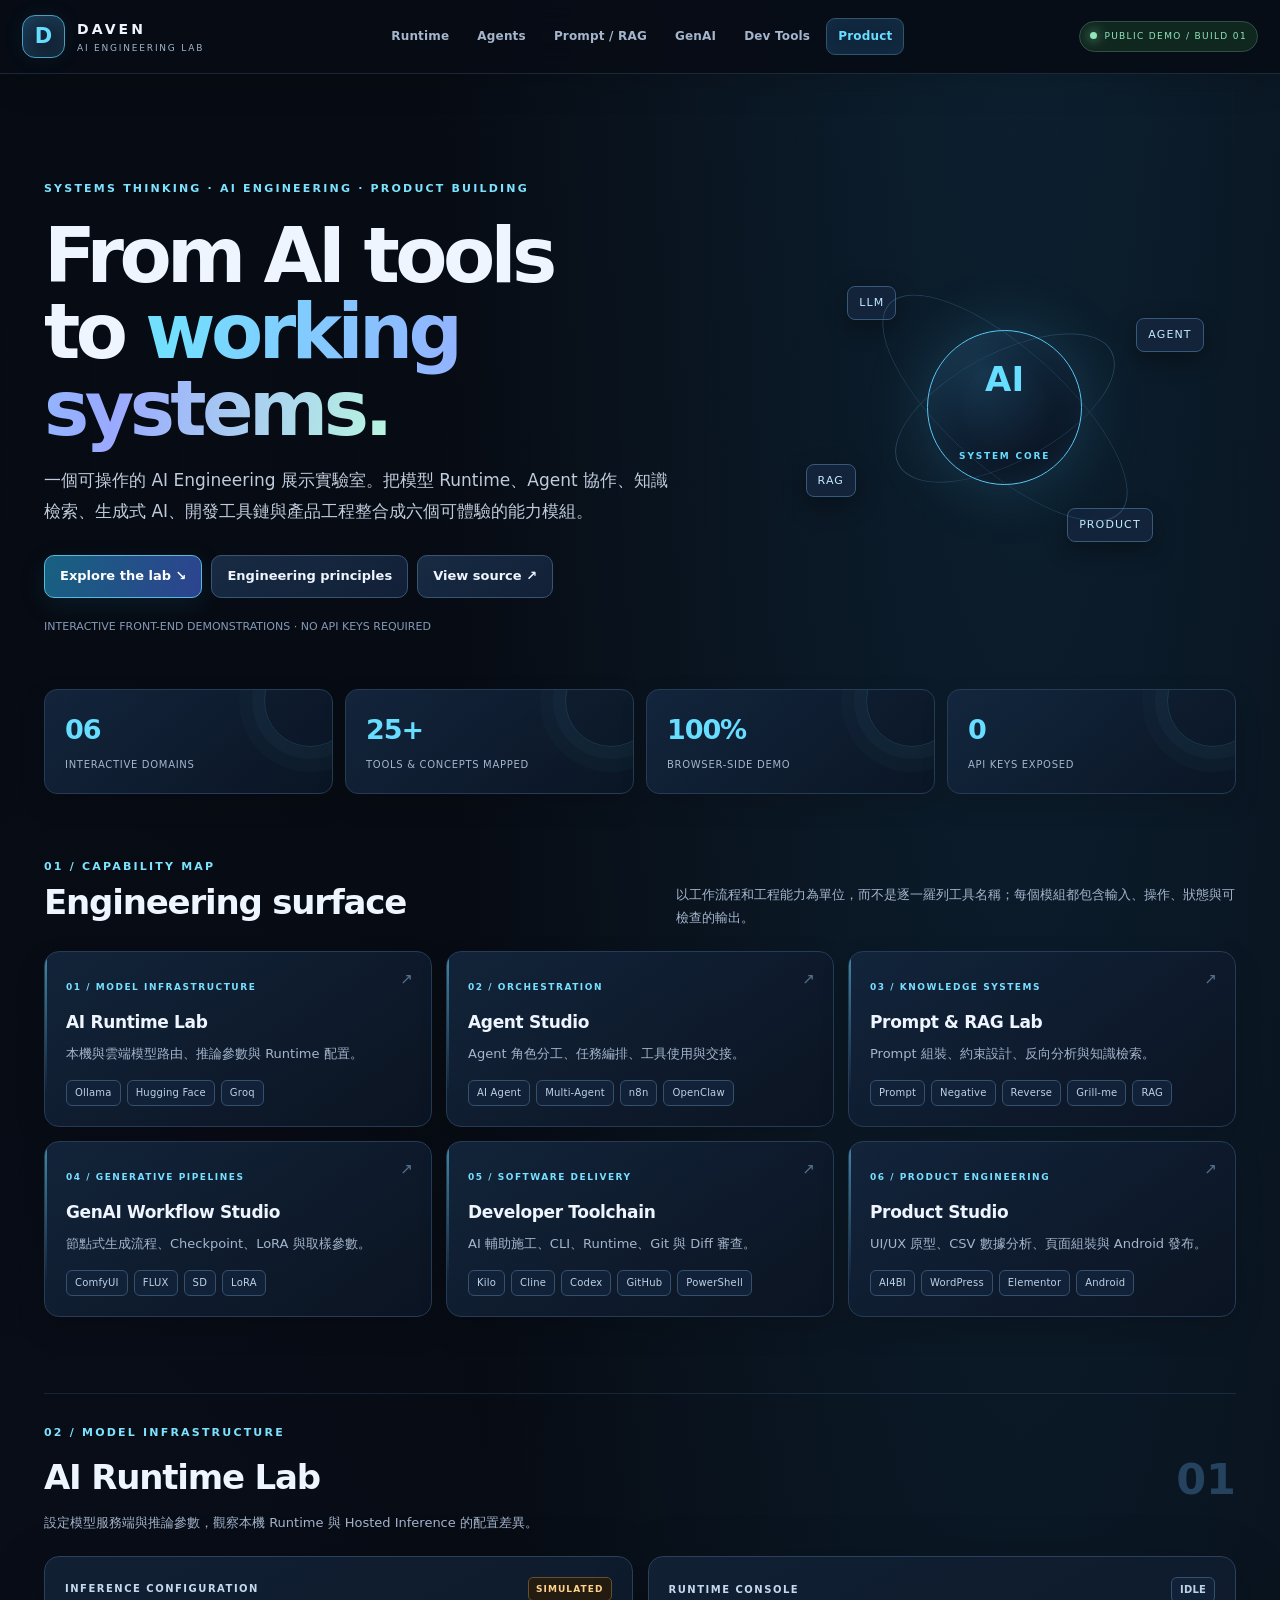
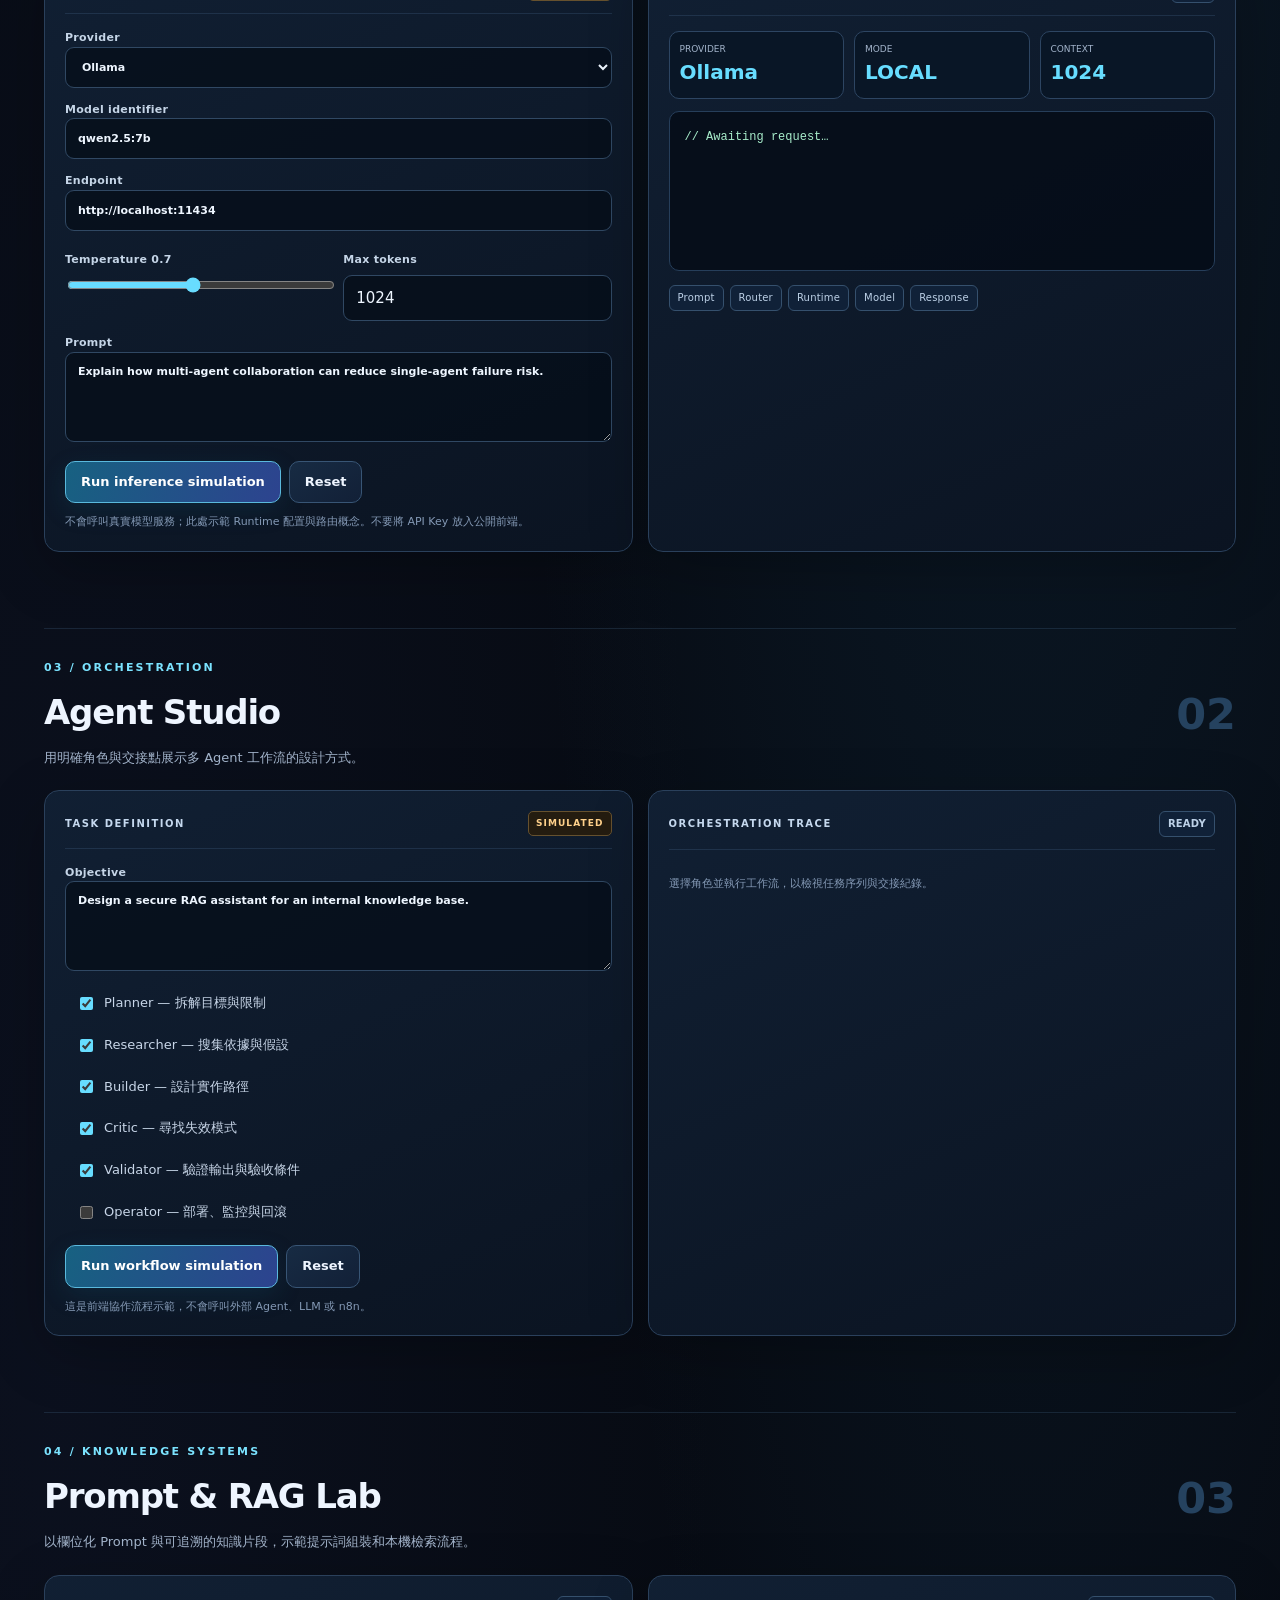
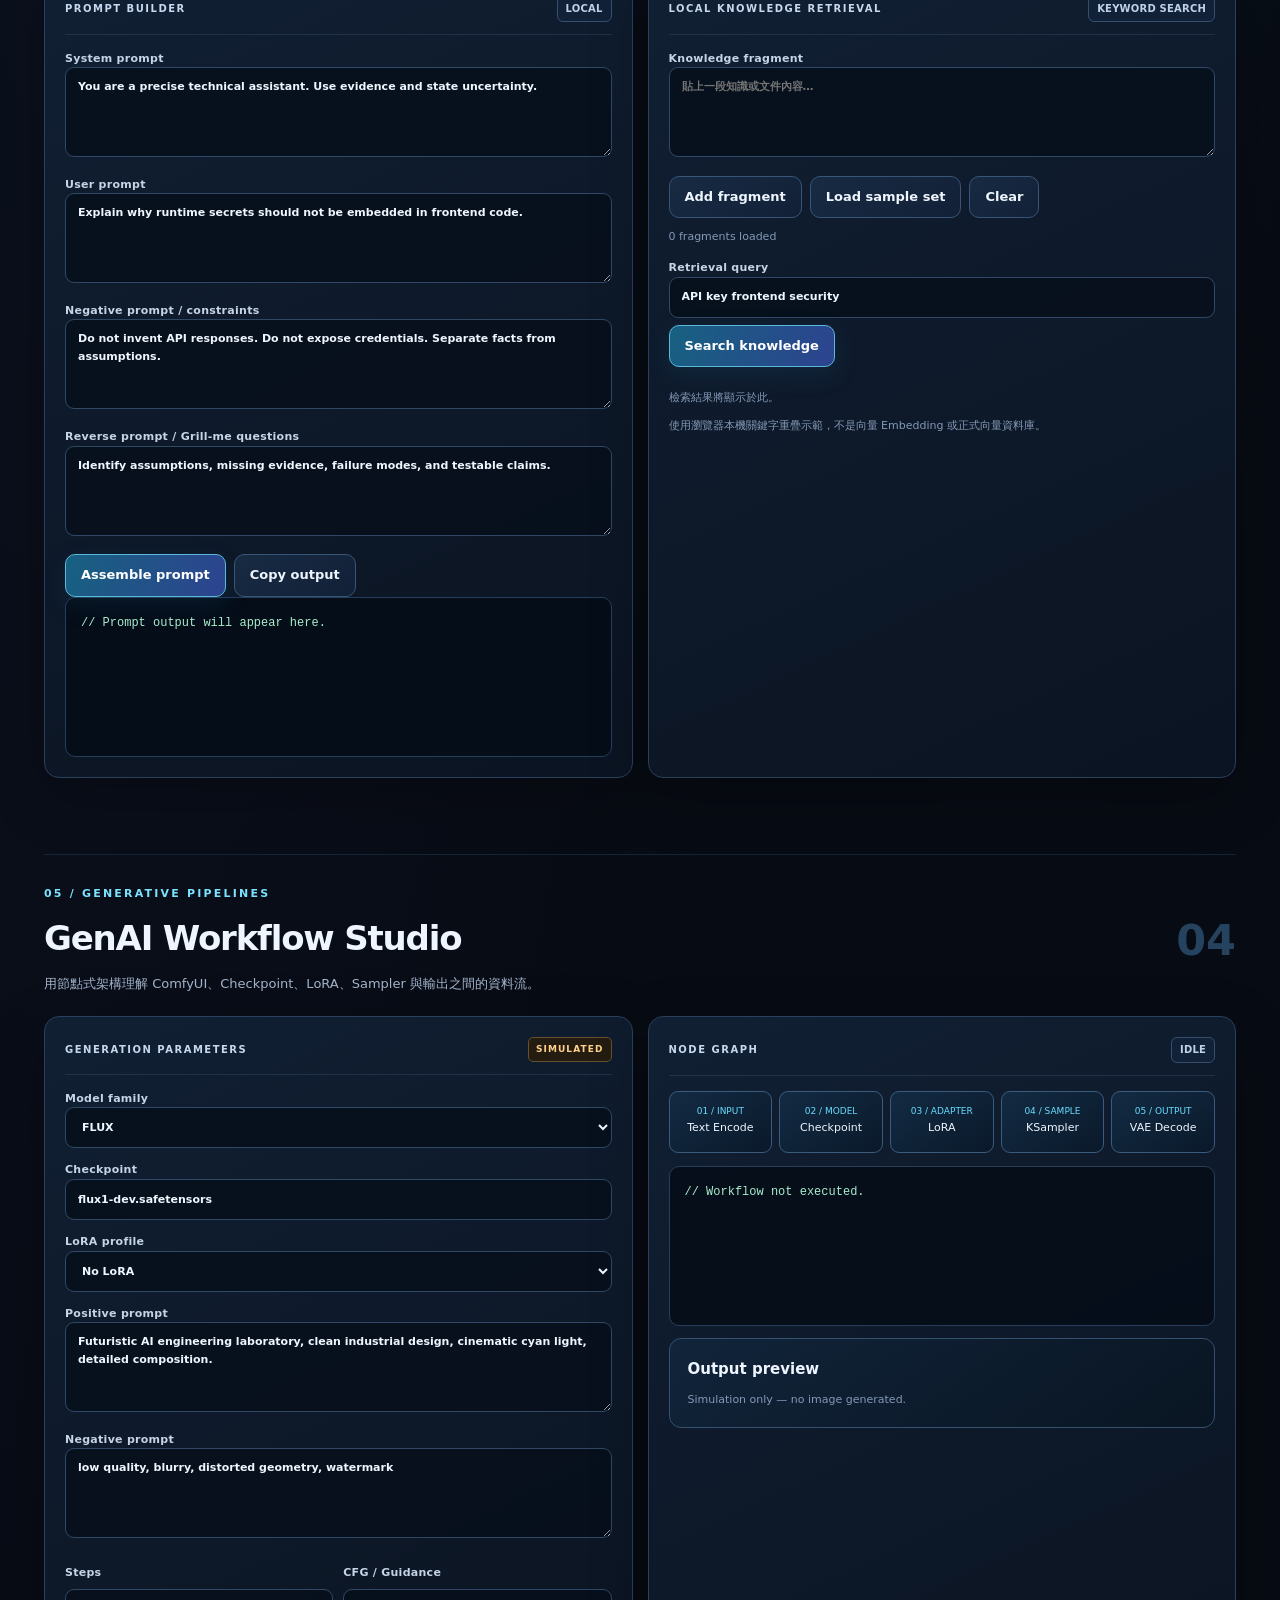
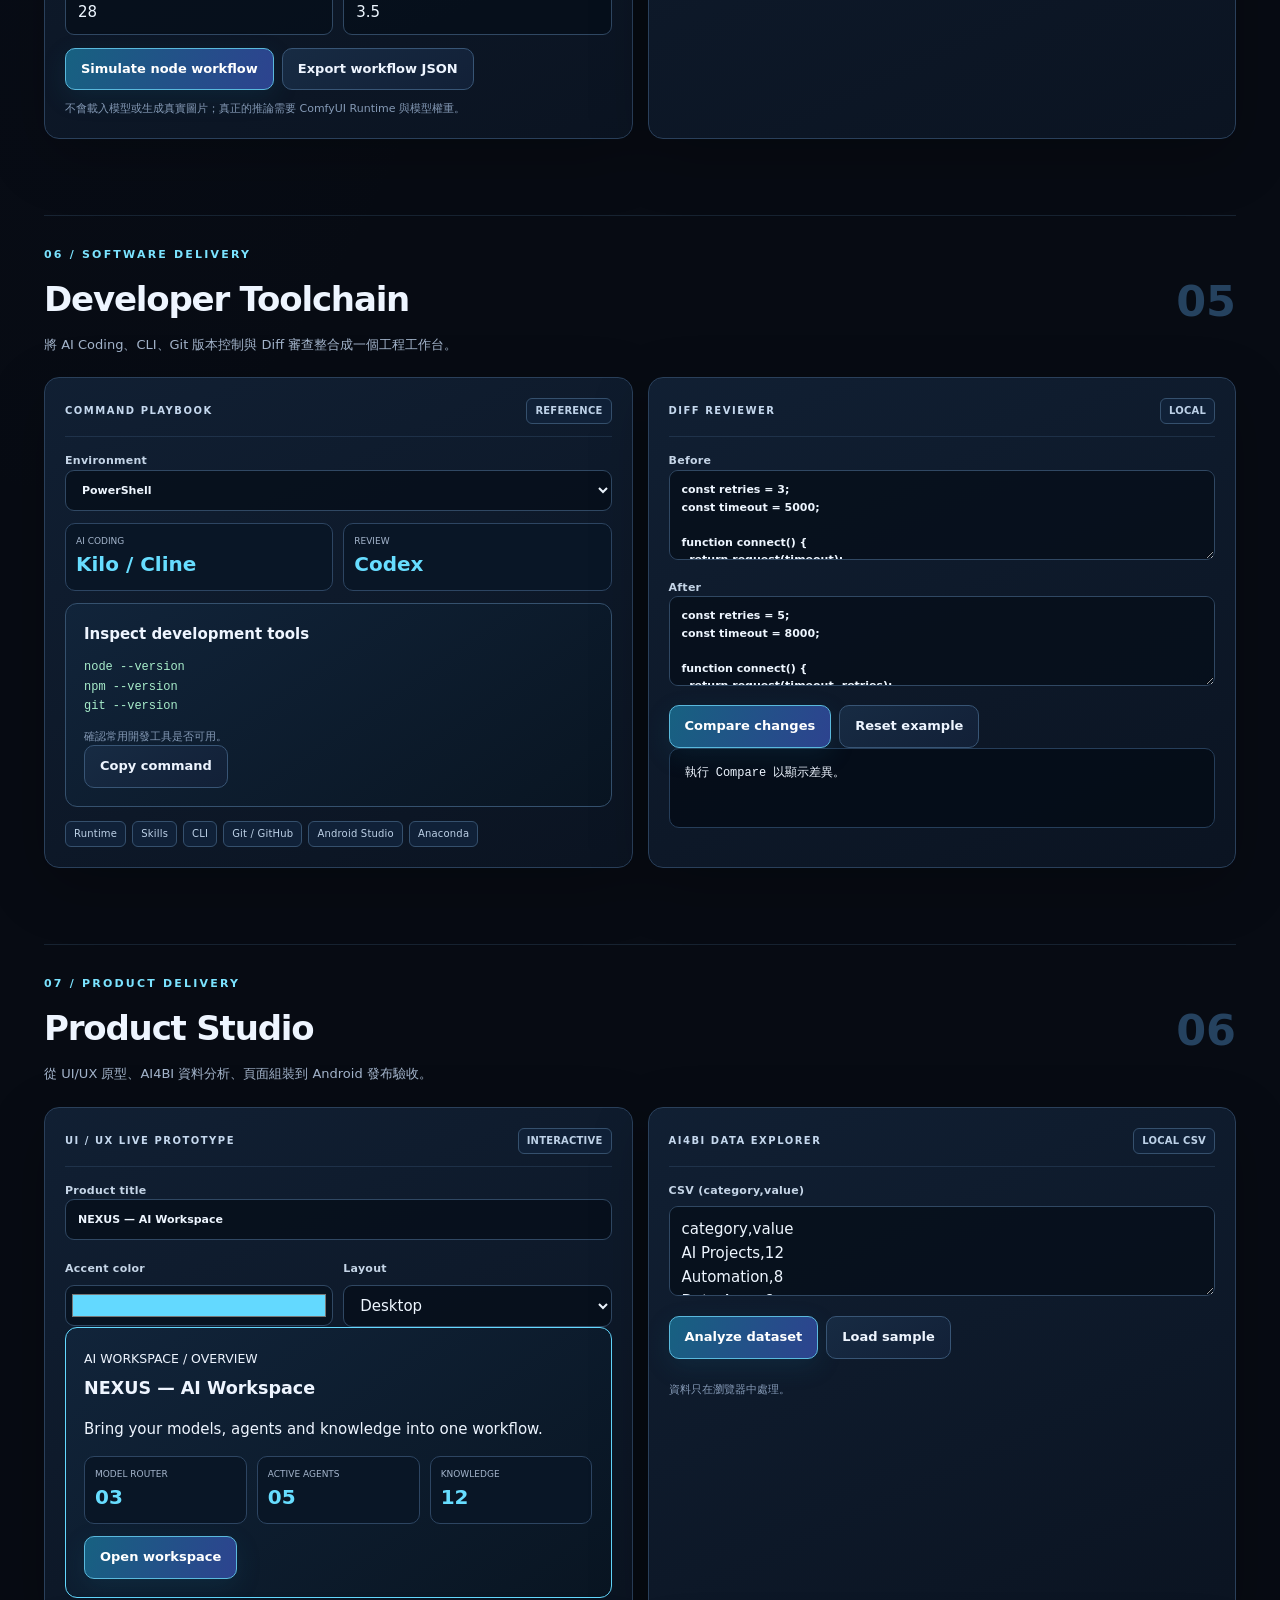
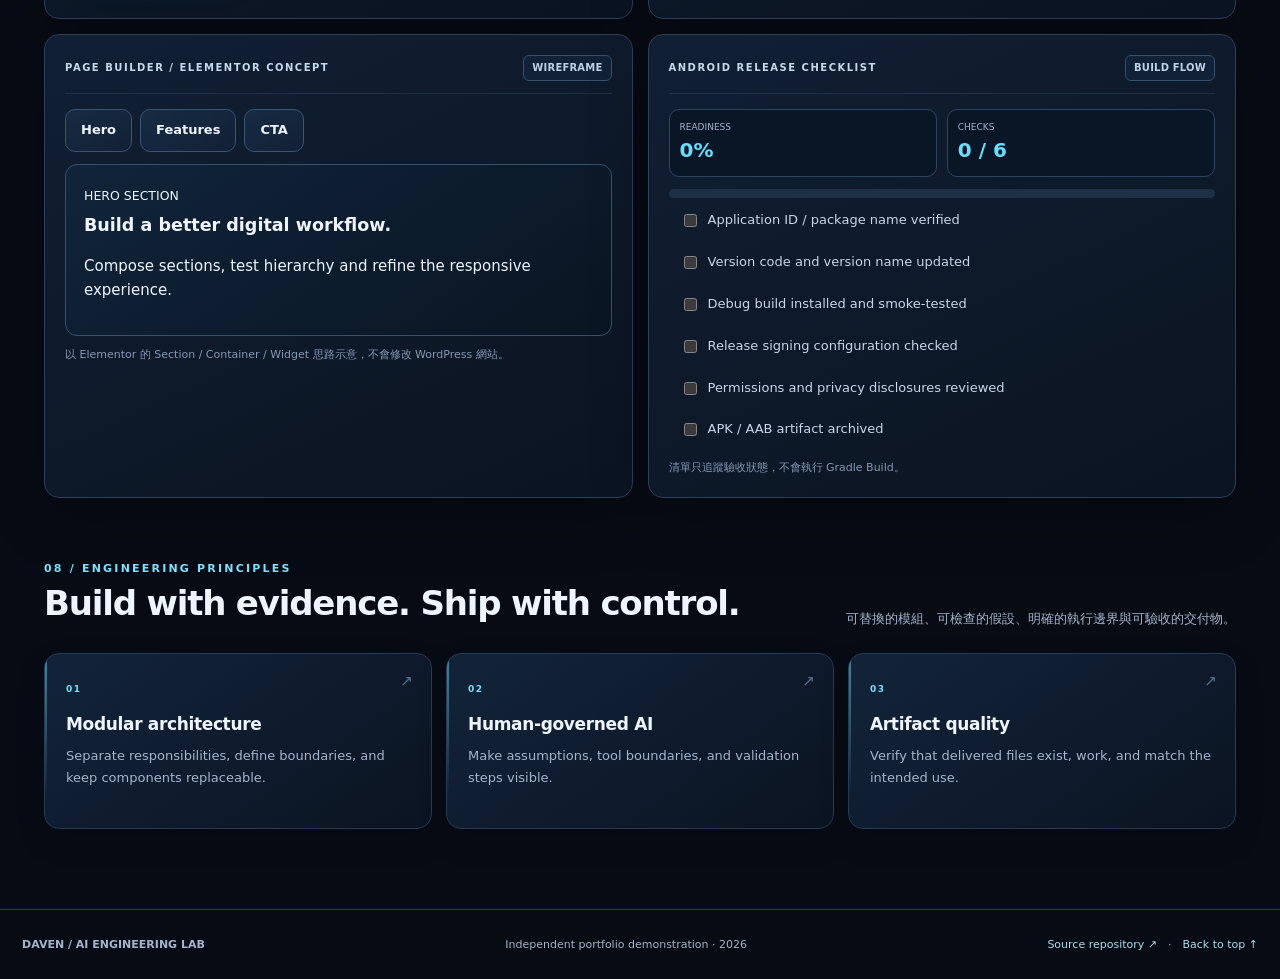
==== commit 861c563d: "feat: refine portfolio UI and mobile navigation" ====
--- a/index.html
+++ b/index.html
@@ -20,19 +20,156 @@
 .lab{margin-top:62px;scroll-margin-top:90px}.lab-head{display:flex;justify-content:space-between;gap:15px;align-items:start;margin-bottom:18px}.lab-head h2{font-size:30px;margin:5px 0}.lab-head p{max-width:740px;color:var(--muted);margin:0}.num{font-size:34px;color:#385875;font-weight:800}.workbench{display:grid;grid-template-columns:1fr 1fr;gap:13px}.panel{padding:18px;min-width:0}.panel-title{display:flex;justify-content:space-between;align-items:center;font-size:11px;letter-spacing:.12em;color:#c5d8ee;margin-bottom:16px}.label{display:block;font-size:12px;color:#b8c8dd;margin:12px 0 6px}input[type=text],input[type=number],select,textarea{width:100%;background:#081321;border:1px solid #2a405c;border-radius:8px;color:var(--ink);padding:10px 11px;outline:none}input:focus,select:focus,textarea:focus{border-color:#58c8ef;box-shadow:0 0 0 2px #58c8ef20}textarea{min-height:82px;resize:vertical}input[type=range]{width:100%;accent-color:var(--cyan)}input[type=checkbox]{accent-color:var(--cyan);width:auto}.grid2{display:grid;grid-template-columns:1fr 1fr;gap:10px}.actions-sm{display:flex;gap:8px;flex-wrap:wrap;margin-top:13px}.output{min-height:160px;max-height:360px;overflow:auto;white-space:pre-wrap;background:#07101c;border:1px solid #1e3047;border-radius:9px;padding:14px;color:#a8edcb;font:12px/1.65 ui-monospace,Consolas,monospace}.hint{font-size:11px;color:#8499b5;margin:10px 0 0}.sim{border:1px solid #66512e;background:#241c10;color:var(--amber);font-size:9px;letter-spacing:.12em;padding:4px 7px;border-radius:5px}.checkrow{display:flex;align-items:center;gap:8px;padding:7px 0;color:#c8d6e8;font-size:13px}.trace{display:grid;gap:8px}.trace-item{padding:11px;border:1px solid #2b415d;border-radius:8px;background:#0b1727}.trace-item small{color:var(--cyan);font-size:10px;letter-spacing:.1em}.trace-item b{display:block}.trace-item p{margin:4px 0 0;color:var(--muted);font-size:12px}.nodegraph{display:grid;grid-template-columns:repeat(5,1fr);gap:7px;align-items:center}.node{padding:12px 5px;text-align:center;border:1px solid #335675;background:#0b1b2d;border-radius:8px;font-size:11px}.node small{display:block;color:var(--cyan);font-size:9px}.node.done{border-color:var(--green);box-shadow:0 0 14px #8be0b122}.diff{font:12px/1.6 ui-monospace,monospace;white-space:pre-wrap;overflow-wrap:anywhere;background:#07101c;padding:12px;border-radius:8px;min-height:80px}.added{color:var(--green)}.removed{color:var(--red)}.bar{height:9px;background:#25364b;border-radius:9px;overflow:hidden}.bar i{display:block;height:100%;background:linear-gradient(90deg,#35a3c9,#8be0b1);width:0}.preview{border:1px solid #324b68;border-radius:10px;padding:18px;background:#0a1727}.preview h3{margin:4px 0 8px}.preview-card{background:#172940;padding:12px;border-radius:8px}.kpis{display:flex;flex-wrap:wrap;gap:10px;margin:12px 0}.kpis div{flex:1;min-width:90px;padding:10px;background:#0b1727;border:1px solid #283e58;border-radius:8px}.kpis small{display:block;color:var(--muted);font-size:9px}.kpis b{font-size:20px;color:var(--cyan)}.footer{border-top:1px solid var(--line);padding:24px max(22px,calc((100% - 1240px)/2));color:var(--muted);font-size:11px;display:flex;justify-content:space-between;gap:10px}.toast{position:fixed;right:20px;bottom:20px;background:#17334c;border:1px solid #4c96ba;color:#eafaff;padding:11px 15px;border-radius:8px;opacity:0;transform:translateY(8px);transition:.2s;pointer-events:none}.toast.show{opacity:1;transform:none}
 @media(max-width:900px){.top{flex-wrap:wrap}.nav{order:3;width:100%;justify-content:flex-start}.hero{grid-template-columns:1fr;padding-top:25px}.hero-art{min-height:230px}.capgrid{grid-template-columns:repeat(2,1fr)}}
 @media(max-width:640px){main{padding:24px 15px 55px}.top{padding:10px 14px}.status{display:none}.capgrid,.stats,.workbench{grid-template-columns:1fr}.stats{grid-template-columns:repeat(2,1fr)}.section-head,.lab-head{display:block}.num{font-size:22px}.nodegraph{grid-template-columns:1fr}.footer{display:block;padding:20px}.footer span{display:block;margin-top:6px}.nav button{padding:7px;font-size:11px}}
+
+/* === Visual system refinement === */
+:root{
+  --bg:#070b13;--panel:#0e1726;--panel2:#13243a;--line:#263b55;
+  --ink:#eef5ff;--muted:#a4b5cc;--cyan:#67ddff;--blue:#8095ff;
+  --green:#91e7bb;--amber:#ffd18b;--red:#ff9ba8;
+  --radius:16px;--shadow:0 18px 60px rgba(0,0,0,.24);
+}
+html{scroll-padding-top:94px}
+body{background-color:var(--bg);background-image:radial-gradient(ellipse at 80% -10%,rgba(30,98,139,.27),transparent 42%),radial-gradient(ellipse at 5% 40%,rgba(42,55,112,.12),transparent 38%)}
+body:after{content:"";position:fixed;inset:0;z-index:-1;pointer-events:none;opacity:.14;background-image:linear-gradient(rgba(119,168,209,.10) 1px,transparent 1px),linear-gradient(90deg,rgba(119,168,209,.10) 1px,transparent 1px);background-size:44px 44px;mask-image:linear-gradient(to bottom,black,transparent 78%)}
+a{transition:color .18s ease,border-color .18s ease,background .18s ease}
+button,input,select,textarea{font:inherit}
+button:focus-visible,a:focus-visible,input:focus-visible,select:focus-visible,textarea:focus-visible{outline:2px solid var(--cyan);outline-offset:3px}
+.skip-link{position:fixed;top:8px;left:8px;z-index:1000;padding:9px 13px;background:#eaf8ff;color:#08111d;border-radius:8px;transform:translateY(-150%);font-size:12px;font-weight:800}
+.skip-link:focus{transform:translateY(0)}
+.page-progress{position:fixed;inset:0 0 auto;height:3px;z-index:100;background:transparent}
+.page-progress span{display:block;width:0;height:100%;background:linear-gradient(90deg,#4e9dff,#63e2ff,#a0f0ce);box-shadow:0 0 12px #63d9ff80}
+.top{min-height:74px;padding-top:12px;padding-bottom:12px;background:rgba(7,12,21,.88);border-bottom-color:rgba(91,133,174,.23);box-shadow:0 8px 35px rgba(0,0,0,.14)}
+.brand{gap:12px;min-width:175px}
+.brand-mark{width:43px;height:43px;border-radius:13px;background:linear-gradient(145deg,#18324b,#0e1828);border-color:#4a9fc1;box-shadow:inset 0 0 22px #4dd9ff20,0 0 22px #4dd9ff12}
+.brand b{font-size:14px;letter-spacing:.22em}
+.brand small{font-size:9px;letter-spacing:.2em}
+.nav{gap:4px}
+.nav button{padding:8px 11px;border-radius:9px;font-weight:650;letter-spacing:.015em}
+.nav button.active{box-shadow:inset 0 0 18px #5ad6ff0b}
+.nav-toggle{display:none;border:1px solid var(--line);border-radius:9px;background:#102036;color:var(--ink);padding:9px 12px;font-size:11px;letter-spacing:.1em;font-weight:800}
+.nav-toggle span{margin-left:7px;color:var(--cyan)}
+.status{padding:7px 10px;border:1px solid #315044;border-radius:99px;background:#10271f;font-size:9px}
+main{padding-top:52px}
+.hero{min-height:430px;padding:54px 0 42px;position:relative}
+.hero>div:first-child{position:relative;z-index:1}
+.eyebrow,.kicker{font-weight:800;color:#7be3ff;letter-spacing:.2em}
+.hero h1{font-size:clamp(42px,6.4vw,76px);line-height:1.01;letter-spacing:-.06em;margin:20px 0 17px}
+.hero h1 em{background:linear-gradient(100deg,#73dfff 5%,#9aa9ff 58%,#b8f6e0);-webkit-background-clip:text;background-clip:text;color:transparent}
+.hero p{line-height:1.85;color:#c0ccdc;max-width:630px}
+.actions{gap:9px;margin:27px 0 20px}
+.btn{min-height:40px;padding:10px 15px;border-color:#385575;background:linear-gradient(145deg,#172b43,#122037);border-radius:10px;transition:transform .18s ease,filter .18s ease,border-color .18s ease}
+.btn:hover{filter:brightness(1.18);transform:translateY(-1px);border-color:#5d99ba}
+.btn.primary{background:linear-gradient(110deg,#176181,#2d438f);border-color:#5ab9dd;box-shadow:0 8px 25px #17618130}
+.hero-art{min-height:320px;isolation:isolate}
+.orb{background:radial-gradient(circle at 35% 28%,#17364e,#0a1423 68%);animation:corePulse 5s ease-in-out infinite}
+.orb:before{animation:orbitA 24s linear infinite}
+.orb:after{animation:orbitA 34s linear infinite reverse}
+.sat{box-shadow:0 8px 24px #0005;letter-spacing:.1em;text-transform:uppercase}
+.s1{animation:floatA 5s ease-in-out infinite}.s2{animation:floatA 6s ease-in-out -2s infinite}.s3{animation:floatA 7s ease-in-out -3s infinite}.s4{animation:floatA 5.5s ease-in-out -1s infinite}
+@keyframes corePulse{50%{box-shadow:0 0 85px #48bce955,inset 0 0 42px #48bce933}}
+@keyframes orbitA{to{rotate:360deg}}
+@keyframes floatA{50%{translate:0 -8px}}
+.stats{gap:12px;margin-bottom:64px}
+.stat{position:relative;overflow:hidden;padding:18px 20px;border-radius:13px;background:linear-gradient(140deg,rgba(20,39,63,.92),rgba(11,22,37,.94));box-shadow:0 10px 28px #0002}
+.stat:after{content:"";position:absolute;right:-24px;top:-35px;width:90px;height:90px;border:1px solid #6bdcff25;border-radius:50%;box-shadow:0 0 0 12px #6bdcff08,0 0 0 25px #6bdcff05}
+.stat b{font-size:27px;letter-spacing:-.04em}
+.stat span{font-size:10px;letter-spacing:.07em;text-transform:uppercase}
+.section-head{margin:62px 0 22px}
+.section-head h2,.lab-head h2{font-size:clamp(25px,3vw,34px);letter-spacing:-.035em}
+.section-head p,.lab-head p{line-height:1.8;font-size:13px}
+.capgrid{gap:14px}
+.cap{position:relative;overflow:hidden;min-height:176px;padding:21px 21px 19px;border-radius:15px;background:linear-gradient(145deg,rgba(19,37,60,.96),rgba(11,20,34,.98));box-shadow:0 12px 30px rgba(0,0,0,.14)}
+.cap:before{content:"";position:absolute;inset:0 auto 0 0;width:2px;background:linear-gradient(180deg,var(--cyan),transparent 82%);opacity:.55}
+.cap:after{content:"↗";position:absolute;right:18px;top:15px;color:#7398b9;font-size:15px;opacity:.7}
+.cap:hover{transform:translateY(-4px);border-color:#5799bf;box-shadow:0 18px 40px #0004,0 0 26px #41bce90d}
+.cap .num{font-size:9px;letter-spacing:.17em;color:#77dfff}
+.cap h3{font-size:17px;letter-spacing:-.02em;margin:12px 0 7px}
+.cap p{max-width:360px;line-height:1.7}
+.tags{gap:6px}
+.tags span,.pill{padding:4px 8px;border-color:#35506d;background:#102138;color:#bdd1e7;letter-spacing:.02em}
+.lab{margin-top:76px;padding-top:30px;border-top:1px solid rgba(83,123,161,.22);scroll-margin-top:94px}
+.lab-head{align-items:center;margin-bottom:21px}
+.lab-head h2{margin:8px 0 7px}
+.lab-head p{max-width:680px}
+.lab-head>.num{font-size:43px;color:#25425f;line-height:1}
+.workbench{gap:15px;align-items:stretch}
+.panel{padding:20px;border-radius:15px;background:linear-gradient(155deg,rgba(17,32,52,.98),rgba(11,20,34,.98));box-shadow:var(--shadow);border-color:#2a405b}
+.panel-title{padding-bottom:12px;border-bottom:1px solid rgba(91,132,173,.2);margin-bottom:15px;font-size:10px;font-weight:800;letter-spacing:.15em}
+.label{font-size:11px;font-weight:700;letter-spacing:.025em;color:#c5d5e7;margin:13px 0 7px}
+input[type=text],input[type=number],select,textarea{background:rgba(5,14,25,.8);border-color:#304863;border-radius:9px;padding:10px 12px;color:#eef6ff;min-height:41px;transition:border-color .15s,box-shadow .15s}
+textarea{line-height:1.6;min-height:90px}
+input[type=range]{accent-color:#68dcff;cursor:pointer}
+input[type=color]{width:100%;height:41px;background:#081321;border:1px solid #304863;border-radius:9px;padding:4px}
+.checkrow{padding:8px 10px;margin:3px 0;border:1px solid transparent;border-radius:8px;transition:background .15s,border-color .15s}
+.checkrow:hover{background:#12243a;border-color:#2c4967}
+.output,.diff{border:1px solid #263e5a;border-radius:10px;background:rgba(4,12,22,.82);padding:15px}
+.output{line-height:1.75}
+.trace-item{border-radius:10px;background:linear-gradient(120deg,#102137,#0b1727);border-color:#2c4663}
+.node{border-radius:9px;background:linear-gradient(145deg,#132b43,#0a192a);border-color:#3b5b7c;min-height:62px}
+.node.done{border-color:#8be0b1;box-shadow:0 0 18px #8be0b129}
+.preview{border-radius:12px;background:linear-gradient(145deg,#11243a,#091522);border-color:#35516e}
+.kpis div{border-radius:10px;background:#091626;border-color:#2d4562}
+.bar{background:#1d3047}
+.footer{padding-top:26px;padding-bottom:26px;border-color:#263b55}
+.footer a{color:#a9dff3}.footer a:hover{color:#fff}
+.toast{z-index:100;background:#15334a;border-color:#4e91b6;box-shadow:0 12px 35px #0008}
+@media(max-width:980px){
+  .top{gap:10px}
+  .brand{min-width:0}
+  .status{margin-left:auto}
+}
+@media(max-width:760px){
+  .top{display:flex;justify-content:space-between;flex-wrap:wrap;padding:10px 15px}
+  .nav-toggle{display:block}
+  .status{display:none}
+  .nav{display:none;order:4;width:100%;padding:8px 0 3px;justify-content:flex-start;border-top:1px solid #263b55}
+  .top.nav-open .nav{display:flex}
+  .nav button{flex:1 1 29%;text-align:center}
+  main{padding:25px 16px 58px}
+  .hero{min-height:0;padding:30px 0 18px;gap:4px}
+  .hero-art{min-height:245px}
+  .hero h1{font-size:clamp(39px,11vw,60px)}
+  .hero p{font-size:15px}
+  .stats{margin-bottom:48px}
+  .section-head{display:block;margin-top:48px}
+  .section-head p{margin-top:10px}
+  .lab{margin-top:56px;padding-top:24px}
+  .lab-head>.num{display:none}
+}
+@media(max-width:520px){
+  .capgrid{grid-template-columns:1fr}
+  .cap{min-height:0}
+  .workbench{grid-template-columns:1fr}
+  .stats{grid-template-columns:repeat(2,minmax(0,1fr));gap:8px}
+  .stat{padding:14px}
+  .stat b{font-size:23px}
+  .stat span{font-size:9px}
+  .grid2{grid-template-columns:1fr}
+  .nodegraph{grid-template-columns:1fr}
+  .nodegraph .node{min-height:0}
+  .actions .btn{flex:1 1 100%;text-align:center}
+  .footer{display:grid;gap:9px;padding:20px 16px}
+}
+@media(prefers-reduced-motion:reduce){
+  *,*::before,*::after{scroll-behavior:auto!important;animation-duration:.01ms!important;animation-iteration-count:1!important;transition-duration:.01ms!important}
+}
+
 </style>
 </head>
 <body>
+<a class="skip-link" href="#capabilities">Skip to content</a>
+<div class="page-progress" aria-hidden="true"><span id="pageProgressBar"></span></div>
 <header class="top">
   <a class="brand" href="#home"><span class="brand-mark">D</span><span><b>DAVEN</b><small>AI ENGINEERING LAB</small></span></a>
-  <nav class="nav" aria-label="Demo navigation">
+  <button class="nav-toggle" id="menuToggle" type="button" aria-expanded="false" aria-controls="primaryNav">MENU <span aria-hidden="true">☰</span></button>
+  <nav class="nav" id="primaryNav" aria-label="Demo navigation">
     <button data-go="runtime">Runtime</button><button data-go="agents">Agents</button><button data-go="prompt">Prompt / RAG</button><button data-go="genai">GenAI</button><button data-go="devtools">Dev Tools</button><button data-go="product">Product</button>
   </nav>
   <span class="status"><i></i>PUBLIC DEMO / BUILD 01</span>
 </header>
 <main id="home">
   <section class="hero">
-    <div><div class="eyebrow">SYSTEMS THINKING · AI ENGINEERING · PRODUCT BUILDING</div><h1>From AI tools<br>to <em>working systems.</em></h1><p>一個可操作的 AI Engineering 展示實驗室。把模型 Runtime、Agent 協作、知識檢索、生成式 AI、開發工具鏈與產品工程整合成六個可體驗的能力模組。</p><div class="actions"><a class="btn primary" href="#capabilities">Explore the lab ↘</a><a class="btn" href="#principles">Engineering principles</a></div><div class="hint">INTERACTIVE FRONT-END DEMONSTRATIONS · NO API KEYS REQUIRED</div></div>
+    <div><div class="eyebrow">SYSTEMS THINKING · AI ENGINEERING · PRODUCT BUILDING</div><h1>From AI tools<br>to <em>working systems.</em></h1><p>一個可操作的 AI Engineering 展示實驗室。把模型 Runtime、Agent 協作、知識檢索、生成式 AI、開發工具鏈與產品工程整合成六個可體驗的能力模組。</p><div class="actions"><a class="btn primary" href="#capabilities">Explore the lab ↘</a><a class="btn" href="#principles">Engineering principles</a><a class="btn" href="https://github.com/jlyay45684/Daven_Demo" target="_blank" rel="noopener noreferrer">View source ↗</a></div><div class="hint">INTERACTIVE FRONT-END DEMONSTRATIONS · NO API KEYS REQUIRED</div></div>
     <div class="hero-art"><span class="sat s1">LLM</span><span class="sat s2">AGENT</span><span class="sat s3">RAG</span><span class="sat s4">PRODUCT</span><div class="orb">AI<small style="display:block;font-size:9px;letter-spacing:.2em">SYSTEM CORE</small></div></div>
   </section>
   <section class="stats"><div class="stat"><b>06</b><span>Interactive domains</span></div><div class="stat"><b>25+</b><span>Tools & concepts mapped</span></div><div class="stat"><b>100%</b><span>Browser-side demo</span></div><div class="stat"><b>0</b><span>API keys exposed</span></div></section>
@@ -98,7 +235,7 @@
 
   <section id="principles"><div class="section-head"><div><div class="kicker">08 / ENGINEERING PRINCIPLES</div><h2>Build with evidence. Ship with control.</h2></div><p>可替換的模組、可檢查的假設、明確的執行邊界與可驗收的交付物。</p></div><div class="capgrid"><div class="cap"><span class="num">01</span><h3>Modular architecture</h3><p>Separate responsibilities, define boundaries, and keep components replaceable.</p></div><div class="cap"><span class="num">02</span><h3>Human-governed AI</h3><p>Make assumptions, tool boundaries, and validation steps visible.</p></div><div class="cap"><span class="num">03</span><h3>Artifact quality</h3><p>Verify that delivered files exist, work, and match the intended use.</p></div></div></section>
 </main>
-<footer class="footer"><b>DAVEN / AI ENGINEERING LAB</b><span>Independent portfolio demonstration · 2026</span><a href="#home">Back to top ↑</a></footer>
+<footer class="footer"><b>DAVEN / AI ENGINEERING LAB</b><span>Independent portfolio demonstration · 2026</span><span><a href="https://github.com/jlyay45684/Daven_Demo" target="_blank" rel="noopener noreferrer">Source repository ↗</a>　·　<a href="#home">Back to top ↑</a></span></footer>
 <div class="toast" id="toast" role="status" aria-live="polite"></div>
 <script>
 (function(){
@@ -111,12 +248,12 @@
  sections.forEach(id=>navObserver.observe($(id)));
  $('temp').addEventListener('input',()=>{$('tempOut').textContent=$('temp').value});
  $('provider').addEventListener('change',()=>{const p=$('provider').value;const local=p==='Ollama';$('endpoint').value=local?'http://localhost:11434':p==='Groq'?'https://api.groq.com/openai/v1':'https://api-inference.huggingface.co';$('model').value=local?'qwen2.5:7b':p==='Groq'?'llama-3.3-70b-versatile':'meta-llama/Meta-Llama-3-8B-Instruct';$('providerOut').textContent=p;$('modeOut').textContent=local?'LOCAL':'HOSTED';});
- $('runRuntime').addEventListener('click',()=>{const p=$('provider').value,m=$('model').value.trim(),prompt=$('runtimePrompt').value.trim();if(!m||!prompt){toast('Model 與 Prompt 不可空白');return;}const local=p==='Ollama';$('runtimeState').textContent='SIMULATED';$('providerOut').textContent=p;$('modeOut').textContent=local?'LOCAL':'HOSTED';$('contextOut').textContent=Math.max(64,Number($('tokens').value)||1024).toLocaleString();$('runtimeOutput').textContent='[SIMULATION ONLY]\\nProvider: '+p+'\\nModel: '+m+'\\nEndpoint: '+$('endpoint').value+'\\nTemperature: '+$('temp').value+'\\nMax tokens: '+$('contextOut').textContent+'\\n\\nRequest accepted by the demo interface. No HTTP request was sent and no model was invoked.\\n\\nSuggested architecture: Browser UI → secure backend / local runtime adapter → provider → normalized response.';});
+ $('runRuntime').addEventListener('click',()=>{const p=$('provider').value,m=$('model').value.trim(),prompt=$('runtimePrompt').value.trim();if(!m||!prompt){toast('Model 與 Prompt 不可空白');return;}const local=p==='Ollama';$('runtimeState').textContent='SIMULATED';$('providerOut').textContent=p;$('modeOut').textContent=local?'LOCAL':'HOSTED';$('contextOut').textContent=Math.max(64,Number($('tokens').value)||1024).toLocaleString();$('runtimeOutput').textContent='[SIMULATION ONLY]\nProvider: '+p+'\nModel: '+m+'\nEndpoint: '+$('endpoint').value+'\nTemperature: '+$('temp').value+'\nMax tokens: '+$('contextOut').textContent+'\n\nRequest accepted by the demo interface. No HTTP request was sent and no model was invoked.\n\nSuggested architecture: Browser UI → secure backend / local runtime adapter → provider → normalized response.';});
  $('resetRuntime').addEventListener('click',()=>{ $('provider').value='Ollama';$('provider').dispatchEvent(new Event('change'));$('temp').value='.7';$('temp').dispatchEvent(new Event('input'));$('tokens').value='1024';$('runtimePrompt').value='Explain how multi-agent collaboration can reduce single-agent failure risk.';$('runtimeState').textContent='IDLE';$('runtimeOutput').textContent='// Awaiting request…';});
  $('runAgents').addEventListener('click',async()=>{const roles=[...$('agentChoices').querySelectorAll('input:checked')].map(x=>x.value);const goal=$('objective').value.trim();if(!goal||!roles.length){toast('請輸入目標並至少選擇一個角色');return;}const host=$('agentTrace');host.innerHTML='';$('agentState').textContent='RUNNING';for(let i=0;i<roles.length;i++){const item=document.createElement('div');item.className='trace-item';item.innerHTML='<small>STAGE 0'+(i+1)+' / '+esc(roles[i].toUpperCase())+'</small><b>'+esc(roles[i])+'</b><p>Objective handoff: '+esc(goal.slice(0,180))+'</p><p>Status: simulated role output prepared for next stage.</p>';host.appendChild(item);await pause(260);} $('agentState').textContent='SIMULATED';const summary=document.createElement('div');summary.className='trace-item';summary.innerHTML='<small>WORKFLOW COMPLETE</small><b>'+roles.length+' roles traversed</b><p>Next governance step: merge outputs, resolve disagreement, and run an independent validation gate. No external Agent was invoked.</p>';host.appendChild(summary);});
  $('resetAgents').addEventListener('click',()=>{$('agentTrace').innerHTML='<div class="hint">選擇角色並執行工作流，以檢視任務序列與交接紀錄。</div>';$('agentState').textContent='READY'});
  const pids=['systemPrompt','userPrompt','negativePrompt','reversePrompt'];
- $('assemblePrompt').addEventListener('click',()=>{$('assembledPrompt').textContent=[['SYSTEM',$('systemPrompt').value],['USER',$('userPrompt').value],['NEGATIVE / CONSTRAINTS',$('negativePrompt').value],['REVERSE / GRILL-ME',$('reversePrompt').value]].map(x=>'### '+x[0]+'\\n'+(x[1].trim()||'(empty)')).join('\\n\\n');toast('Prompt 已在本機組裝');});
+ $('assemblePrompt').addEventListener('click',()=>{$('assembledPrompt').textContent=[['SYSTEM',$('systemPrompt').value],['USER',$('userPrompt').value],['NEGATIVE / CONSTRAINTS',$('negativePrompt').value],['REVERSE / GRILL-ME',$('reversePrompt').value]].map(x=>'### '+x[0]+'\n'+(x[1].trim()||'(empty)')).join('\n\n');toast('Prompt 已在本機組裝');});
  $('copyPrompt').addEventListener('click',async()=>{try{await navigator.clipboard.writeText($('assembledPrompt').textContent);toast('Prompt copied');}catch(e){toast('Clipboard permission unavailable')}});
  let knowledge=[];
  const renderKnowledge=()=>{$('knowledgeCount').textContent=knowledge.length+' fragments loaded';};
@@ -124,22 +261,54 @@
  $('sampleKnowledge').addEventListener('click',()=>{knowledge=['Never expose provider API keys in browser code. Store secrets in environment variables on a trusted backend.','Ollama provides a local model runtime. The client application can call a local service in a controlled development environment.','Retrieval augmented generation combines a query with relevant external context. Retrieved passages should retain source references.','A multi-agent workflow should define role boundaries, handoff contracts, validation, and rollback behavior.'];renderKnowledge();});
  $('clearKnowledge').addEventListener('click',()=>{knowledge=[];renderKnowledge();$('retrievalResults').innerHTML='<div class="hint">Knowledge store cleared.</div>'});
  $('runRetrieval').addEventListener('click',()=>{const terms=$('retrievalQuery').value.toLowerCase().split(/[^a-z0-9\u00C0-\uFFFF]+/i).filter(x=>x.length>1);const ranked=knowledge.map((text,i)=>({text,i,score:terms.filter(t=>text.toLowerCase().includes(t)).length})).filter(x=>x.score>0).sort((a,b)=>b.score-a.score);$('retrievalResults').innerHTML=ranked.length?ranked.map(x=>'<div class="trace-item"><small>FRAGMENT '+(x.i+1)+' · MATCH '+x.score+'/'+Math.max(1,terms.length)+'</small><p>'+esc(x.text)+'</p></div>').join(''):'<div class="hint">No keyword matches. Add context or revise the query.</div>'});
- $('runGen').addEventListener('click',async()=>{const nodes=[...$('nodeGraph').children];nodes.forEach(n=>n.classList.remove('done'));$('genState').textContent='RUNNING';const log=[];for(const n of nodes){n.classList.add('done');log.push('✓ '+n.textContent.replace(/\\s+/g,' ').trim()+' — simulated');$('genLog').textContent=log.join('\\n');await pause(250);} $('genState').textContent='SIMULATED';$('genPreview').innerHTML='<b>Workflow graph completed</b><p class="hint">Configuration trace only. No checkpoint was loaded and no image was generated.</p><p class="hint">Model: '+esc($('genModel').value)+' · LoRA: '+esc($('lora').value)+'</p>';});
+ $('runGen').addEventListener('click',async()=>{const nodes=[...$('nodeGraph').children];nodes.forEach(n=>n.classList.remove('done'));$('genState').textContent='RUNNING';const log=[];for(const n of nodes){n.classList.add('done');log.push('✓ '+n.textContent.replace(/\s+/g,' ').trim()+' — simulated');$('genLog').textContent=log.join('\n');await pause(250);} $('genState').textContent='SIMULATED';$('genPreview').innerHTML='<b>Workflow graph completed</b><p class="hint">Configuration trace only. No checkpoint was loaded and no image was generated.</p><p class="hint">Model: '+esc($('genModel').value)+' · LoRA: '+esc($('lora').value)+'</p>';});
  $('exportGen').addEventListener('click',()=>{const data={model:$('genModel').value,checkpoint:$('checkpoint').value,lora:$('lora').value,positive:$('positive').value,negative:$('negative').value,steps:Number($('steps').value),cfg:Number($('cfg').value),notice:'Configuration only; no image inference has been executed.'};download('genai-workflow.json',JSON.stringify(data,null,2),'application/json')});
- const commandSets={powershell:{title:'Inspect development tools',cmd:'node --version\\nnpm --version\\ngit --version',note:'確認 Node.js、npm 與 Git 是否已加入 PATH。'},cmd:{title:'Inspect project files',cmd:'dir\\ntree /F\\ngit status --short',note:'檢查檔案樹與 Git 工作目錄狀態。'},bash:{title:'Inspect Ubuntu environment',cmd:'uname -a\\npython3 --version\\ngit status --short',note:'確認 Linux 環境、Python 與版本控制狀態。'},bat:{title:'Windows setup check',cmd:'@echo off\\nnode --version\\ngit --version\\nif errorlevel 1 echo Check installation and PATH\\npause',note:'Batch 腳本範例；執行前先確認命令來源與副作用。'}};
+ const commandSets={powershell:{title:'Inspect development tools',cmd:'node --version\nnpm --version\ngit --version',note:'確認 Node.js、npm 與 Git 是否已加入 PATH。'},cmd:{title:'Inspect project files',cmd:'dir\ntree /F\ngit status --short',note:'檢查檔案樹與 Git 工作目錄狀態。'},bash:{title:'Inspect Ubuntu environment',cmd:'uname -a\npython3 --version\ngit status --short',note:'確認 Linux 環境、Python 與版本控制狀態。'},bat:{title:'Windows setup check',cmd:'@echo off\nnode --version\ngit --version\nif errorlevel 1 echo Check installation and PATH\npause',note:'Batch 腳本範例；執行前先確認命令來源與副作用。'}};
  $('shell').addEventListener('change',()=>{const x=commandSets[$('shell').value];$('commandTitle').textContent=x.title;$('commandText').textContent=x.cmd;$('commandNote').textContent=x.note;});
  $('copyCommand').addEventListener('click',async()=>{try{await navigator.clipboard.writeText($('commandText').textContent);toast('Command copied');}catch(e){toast('Clipboard permission unavailable')}});
  const beforeDefault=$('before').value,afterDefault=$('after').value;
- $('compareDiff').addEventListener('click',()=>{const a=$('before').value.split('\\n'),b=$('after').value.split('\\n'),out=[];for(let i=0;i<Math.max(a.length,b.length);i++){if(a[i]===b[i])out.push('  '+esc(a[i]||''));else{if(a[i]!==undefined)out.push('<span class="removed">- '+esc(a[i])+'</span>');if(b[i]!==undefined)out.push('<span class="added">+ '+esc(b[i])+'</span>');}}$('diffOutput').innerHTML=out.join('\\n')||'No differences.';});
+ $('compareDiff').addEventListener('click',()=>{const a=$('before').value.split('\n'),b=$('after').value.split('\n'),out=[];for(let i=0;i<Math.max(a.length,b.length);i++){if(a[i]===b[i])out.push('  '+esc(a[i]||''));else{if(a[i]!==undefined)out.push('<span class="removed">- '+esc(a[i])+'</span>');if(b[i]!==undefined)out.push('<span class="added">+ '+esc(b[i])+'</span>');}}$('diffOutput').innerHTML=out.join('\n')||'No differences.';});
  $('resetDiff').addEventListener('click',()=>{$('before').value=beforeDefault;$('after').value=afterDefault;$('diffOutput').textContent='執行 Compare 以顯示差異。'});
  function updatePrototype(){$('prototypeTitle').textContent=$('productTitle').value;$('prototype').style.borderColor=$('productColor').value;$('prototype').style.maxWidth=$('productLayout').value==='mobile'?'360px':'none';}
  ['productTitle','productColor','productLayout'].forEach(id=>$(id).addEventListener('input',updatePrototype));$('prototypeAction').addEventListener('click',()=>{$('prototypeFeedback').textContent=' · Prototype interaction confirmed.'});updatePrototype();
- $('analyzeCsv').addEventListener('click',()=>{const lines=$('csv').value.trim().split(/\\r?\\n/);if(lines.length<2){$('biOutput').innerHTML='<div class="hint">CSV needs a header and at least one row.</div>';return;}const h=lines.shift().split(',').map(x=>x.trim().toLowerCase()),ci=h.indexOf('category'),vi=h.indexOf('value');if(ci<0||vi<0){$('biOutput').innerHTML='<div class="hint">Expected columns: category,value</div>';return;}const rows=lines.map(line=>{const x=line.split(',');return{category:(x[ci]||'').trim(),value:Number(x[vi])}}).filter(x=>x.category&&Number.isFinite(x.value));if(!rows.length){$('biOutput').innerHTML='<div class="hint">No valid numeric rows.</div>';return;}const total=rows.reduce((s,x)=>s+x.value,0),avg=total/rows.length,max=Math.max(...rows.map(x=>x.value));$('biOutput').innerHTML='<div class="kpis"><div><small>ROWS</small><b>'+rows.length+'</b></div><div><small>TOTAL</small><b>'+total+'</b></div><div><small>AVERAGE</small><b>'+avg.toFixed(1)+'</b></div></div>'+rows.map(x=>'<div class="checkrow">'+esc(x.category)+' <span style="flex:1" class="bar"><i style="width:'+Math.max(2,x.value/max*100)+'%"></i></span> '+x.value+'</div>').join('');});
- $('sampleCsv').addEventListener('click',()=>{$('csv').value='category,value\\nAI Projects,12\\nAutomation,8\\nData Apps,6\\nPrototypes,10';$('analyzeCsv').click()});
+ $('analyzeCsv').addEventListener('click',()=>{const lines=$('csv').value.trim().split(/\r?\n/);if(lines.length<2){$('biOutput').innerHTML='<div class="hint">CSV needs a header and at least one row.</div>';return;}const h=lines.shift().split(',').map(x=>x.trim().toLowerCase()),ci=h.indexOf('category'),vi=h.indexOf('value');if(ci<0||vi<0){$('biOutput').innerHTML='<div class="hint">Expected columns: category,value</div>';return;}const rows=lines.map(line=>{const x=line.split(',');return{category:(x[ci]||'').trim(),value:Number(x[vi])}}).filter(x=>x.category&&Number.isFinite(x.value));if(!rows.length){$('biOutput').innerHTML='<div class="hint">No valid numeric rows.</div>';return;}const total=rows.reduce((s,x)=>s+x.value,0),avg=total/rows.length,max=Math.max(...rows.map(x=>x.value));$('biOutput').innerHTML='<div class="kpis"><div><small>ROWS</small><b>'+rows.length+'</b></div><div><small>TOTAL</small><b>'+total+'</b></div><div><small>AVERAGE</small><b>'+avg.toFixed(1)+'</b></div></div>'+rows.map(x=>'<div class="checkrow">'+esc(x.category)+' <span style="flex:1" class="bar"><i style="width:'+Math.max(2,x.value/max*100)+'%"></i></span> '+x.value+'</div>').join('');});
+ $('sampleCsv').addEventListener('click',()=>{$('csv').value='category,value\nAI Projects,12\nAutomation,8\nData Apps,6\nPrototypes,10';$('analyzeCsv').click()});
  const pageBlocks={hero:['HERO SECTION','Build a better digital workflow.','Compose sections, test content hierarchy, and refine the responsive experience.'],features:['FEATURES SECTION','One workspace. Multiple capabilities.','Connect runtime, agent workflows and knowledge tools through modular building blocks.'],cta:['CALL TO ACTION','Ready to build your next system?','Turn an idea into a testable prototype with measurable acceptance criteria.']};
  document.querySelectorAll('.builder').forEach(b=>b.addEventListener('click',()=>{document.querySelectorAll('.builder').forEach(x=>x.classList.toggle('active',x===b));const c=pageBlocks[b.dataset.block];$('builderPreview').innerHTML='<small>'+c[0]+'</small><h3>'+c[1]+'</h3><p>'+c[2]+'</p>';}));
  const release=[...$('releaseChecks').querySelectorAll('input')];function updateRelease(){const done=release.filter(x=>x.checked).length,p=Math.round(done/release.length*100);$('releasePercent').textContent=p+'%';$('releaseCount').textContent=done+' / '+release.length;$('releaseBar').style.width=p+'%';}release.forEach(x=>x.addEventListener('change',updateRelease));updateRelease();
  function download(name,text,type){const a=document.createElement('a'),url=URL.createObjectURL(new Blob([text],{type:type||'text/plain'}));a.href=url;a.download=name;a.click();URL.revokeObjectURL(url);}
+ // Shared shell: mobile navigation, reading progress and keyboard escape.
+ const menuToggle=$('menuToggle');
+ if(menuToggle){
+   menuToggle.addEventListener('click',()=>{
+     const open=document.querySelector('.top').classList.toggle('nav-open');
+     menuToggle.setAttribute('aria-expanded',String(open));
+     menuToggle.innerHTML=open?'CLOSE <span aria-hidden="true">×</span>':'MENU <span aria-hidden="true">☰</span>';
+   });
+   document.querySelectorAll('#primaryNav [data-go]').forEach(button=>button.addEventListener('click',()=>{
+     document.querySelector('.top').classList.remove('nav-open');
+     menuToggle.setAttribute('aria-expanded','false');
+     menuToggle.innerHTML='MENU <span aria-hidden="true">☰</span>';
+   }));
+   document.addEventListener('keydown',event=>{
+     if(event.key==='Escape'){
+       document.querySelector('.top').classList.remove('nav-open');
+       menuToggle.setAttribute('aria-expanded','false');
+       menuToggle.innerHTML='MENU <span aria-hidden="true">☰</span>';
+     }
+   });
+ }
+ const progressBar=$('pageProgressBar');
+ const updatePageProgress=()=>{
+   const root=document.documentElement;
+   const available=root.scrollHeight-root.clientHeight;
+   const percent=available>0?(root.scrollTop/available)*100:0;
+   if(progressBar)progressBar.style.width=Math.min(100,Math.max(0,percent))+'%';
+ };
+ window.addEventListener('scroll',updatePageProgress,{passive:true});
+ window.addEventListener('resize',updatePageProgress);
+ updatePageProgress();
+
 })();
 </script>
 </body>
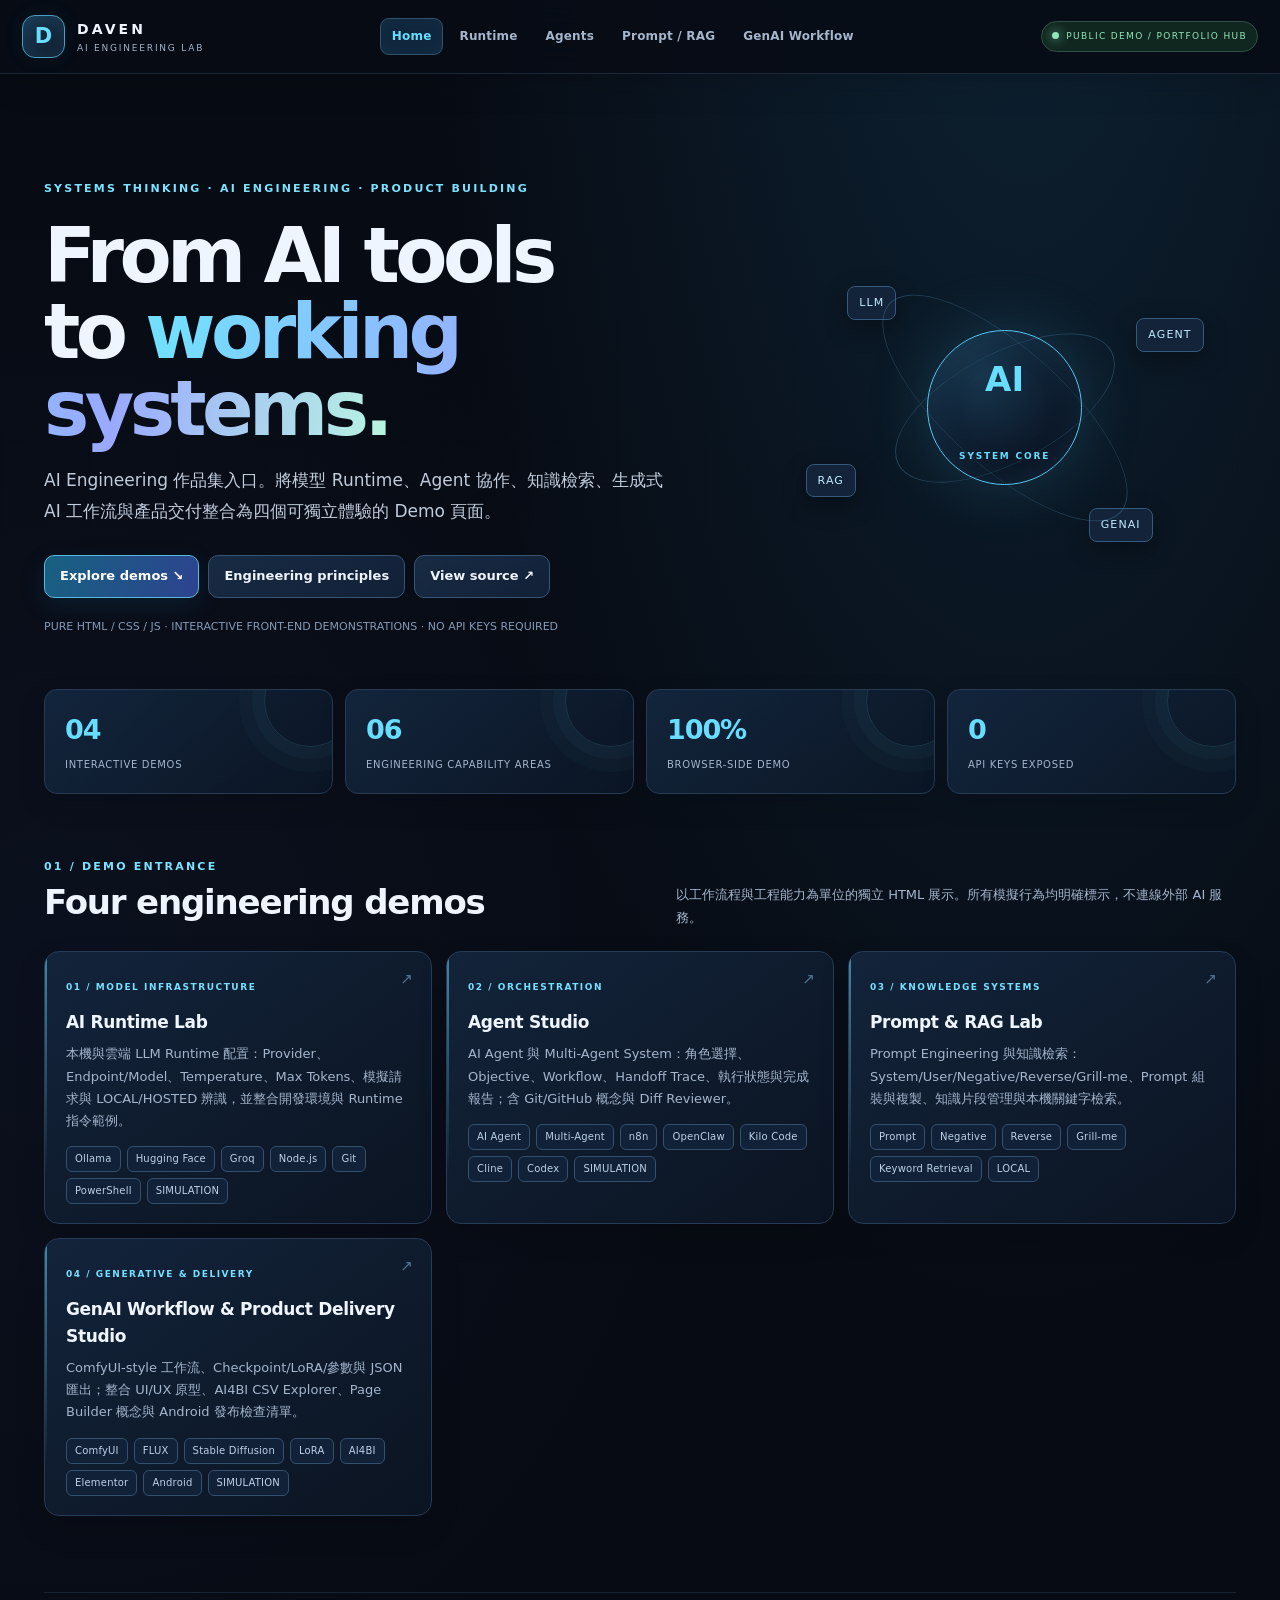
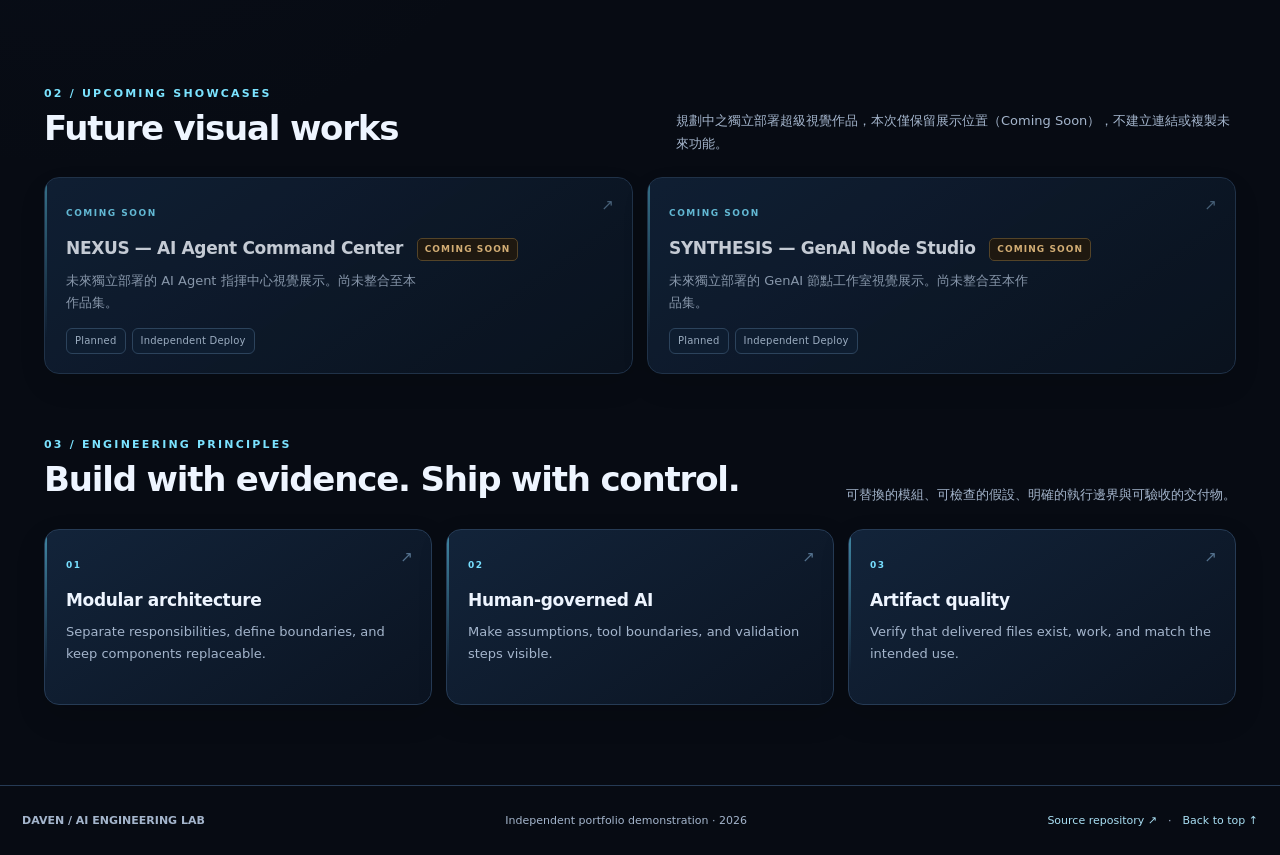
==== commit 339e25ee: "feat: split portfolio into four demo pages and hub" ====
--- a/index.html
+++ b/index.html
@@ -1,315 +1,55 @@
-<!doctype html>
+﻿<!doctype html>
 <html lang="zh-Hant">
 <head>
 <meta charset="utf-8">
 <meta name="viewport" content="width=device-width, initial-scale=1">
 <meta name="theme-color" content="#080d18">
-<meta name="description" content="Daven — AI Engineering Lab, interactive portfolio demonstrations.">
+<meta name="description" content="Daven — AI Engineering Lab 作品集入口，四個獨立互動 Demo。">
 <title>Daven | AI Engineering Lab</title>
-<style>
-:root{color-scheme:dark;--bg:#080d18;--panel:#101a2b;--panel2:#142137;--line:#26364f;--ink:#e9f1ff;--muted:#9aacc5;--cyan:#63d9ff;--blue:#748cff;--green:#8be0b1;--amber:#ffcb77;--red:#ff8d9b}
-*{box-sizing:border-box}html{scroll-behavior:smooth}body{margin:0;background:radial-gradient(ellipse at 78% 0%,#122c47 0,transparent 38%),var(--bg);color:var(--ink);font:15px/1.6 Inter,ui-sans-serif,system-ui,-apple-system,"Segoe UI","Noto Sans TC",sans-serif}
-a{color:inherit;text-decoration:none}button,input,select,textarea{font:inherit}button{cursor:pointer}
-.top{position:sticky;top:0;z-index:10;display:flex;align-items:center;justify-content:space-between;gap:18px;padding:13px max(22px,calc((100% - 1240px)/2));background:#080d18eF;border-bottom:1px solid #26364f;backdrop-filter:blur(18px)}
-.brand{display:flex;align-items:center;gap:11px;min-width:190px}.brand-mark{display:grid;place-items:center;width:40px;height:40px;border:1px solid #4b91b3;border-radius:12px;color:var(--cyan);font-weight:900;font-size:21px;box-shadow:inset 0 0 20px #4dd9ff18}.brand b{display:block;letter-spacing:.16em}.brand small{display:block;color:var(--muted);font-size:10px;letter-spacing:.18em}
-.nav{display:flex;flex-wrap:wrap;justify-content:center;gap:6px}.nav button{border:1px solid transparent;background:transparent;color:var(--muted);padding:8px 10px;border-radius:8px;font-size:12px}.nav button:hover,.nav button.active{border-color:#31536e;background:#10263c;color:var(--cyan)}
-.status{font-size:10px;letter-spacing:.15em;color:var(--green);white-space:nowrap}.status i{display:inline-block;width:7px;height:7px;border-radius:50%;background:var(--green);margin-right:7px;box-shadow:0 0 12px var(--green)}
-main{max-width:1240px;margin:auto;padding:42px 24px 80px}.hero{display:grid;grid-template-columns:1.2fr .8fr;align-items:center;gap:35px;padding:50px 0 35px}.eyebrow,.kicker{font-size:11px;letter-spacing:.18em;color:var(--cyan);text-transform:uppercase}.hero h1{font-size:clamp(38px,6vw,68px);line-height:1.04;letter-spacing:-.055em;margin:17px 0}.hero h1 em{font-style:normal;color:var(--cyan)}.hero p{max-width:670px;color:#b3c2d7;font-size:17px}.actions{display:flex;gap:10px;flex-wrap:wrap;margin:24px 0}.btn{border:1px solid #34506d;background:#14243a;color:var(--ink);padding:10px 15px;border-radius:9px;font-weight:700;font-size:13px}.btn.primary{background:linear-gradient(110deg,#155170,#263d80);border-color:#4c9fc2;color:#fff}.btn:hover{filter:brightness(1.18)}.hero-art{min-height:280px;position:relative;display:grid;place-items:center}.orb{width:155px;height:155px;border-radius:50%;border:1px solid #58c9f5;display:grid;place-items:center;color:var(--cyan);font-size:34px;font-weight:900;box-shadow:0 0 65px #48bce933,inset 0 0 35px #48bce922;position:relative}.orb:before,.orb:after{content:"";position:absolute;border:1px solid #477b9d70;border-radius:50%;width:240px;height:240px;transform:rotate(-28deg) scaleY(.45)}.orb:after{width:310px;height:310px;transform:rotate(42deg) scaleY(.38)}.sat{position:absolute;padding:7px 11px;background:#12233a;border:1px solid #355a7b;border-radius:8px;color:#c3eaff;font-size:11px}.s1{top:12%;left:16%}.s2{top:22%;right:7%}.s3{bottom:22%;left:7%}.s4{bottom:8%;right:18%}
-.stats{display:grid;grid-template-columns:repeat(4,1fr);gap:10px;margin:12px 0 50px}.stat,.panel,.cap{background:linear-gradient(150deg,#122039,#0d1626);border:1px solid var(--line);border-radius:14px}.stat{padding:15px 18px}.stat b{display:block;color:var(--cyan);font-size:25px}.stat span{color:var(--muted);font-size:11px}
-.section-head{display:flex;align-items:end;justify-content:space-between;gap:18px;margin:56px 0 20px}.section-head h2{font-size:30px;line-height:1.1;margin:8px 0}.section-head p{max-width:560px;color:var(--muted);margin:0}.capgrid{display:grid;grid-template-columns:repeat(3,1fr);gap:12px}.cap{padding:19px;transition:.2s;display:block}.cap:hover{transform:translateY(-3px);border-color:#4c8eb3}.cap .num{font-size:10px;color:var(--cyan);letter-spacing:.15em}.cap h3{margin:9px 0 6px}.cap p{margin:0;color:var(--muted);font-size:13px}.tags{display:flex;flex-wrap:wrap;gap:5px;margin-top:14px}.tags span,.pill{font-size:10px;padding:4px 7px;border:1px solid #2d4763;border-radius:6px;color:#b6cce4;background:#102038}
-.lab{margin-top:62px;scroll-margin-top:90px}.lab-head{display:flex;justify-content:space-between;gap:15px;align-items:start;margin-bottom:18px}.lab-head h2{font-size:30px;margin:5px 0}.lab-head p{max-width:740px;color:var(--muted);margin:0}.num{font-size:34px;color:#385875;font-weight:800}.workbench{display:grid;grid-template-columns:1fr 1fr;gap:13px}.panel{padding:18px;min-width:0}.panel-title{display:flex;justify-content:space-between;align-items:center;font-size:11px;letter-spacing:.12em;color:#c5d8ee;margin-bottom:16px}.label{display:block;font-size:12px;color:#b8c8dd;margin:12px 0 6px}input[type=text],input[type=number],select,textarea{width:100%;background:#081321;border:1px solid #2a405c;border-radius:8px;color:var(--ink);padding:10px 11px;outline:none}input:focus,select:focus,textarea:focus{border-color:#58c8ef;box-shadow:0 0 0 2px #58c8ef20}textarea{min-height:82px;resize:vertical}input[type=range]{width:100%;accent-color:var(--cyan)}input[type=checkbox]{accent-color:var(--cyan);width:auto}.grid2{display:grid;grid-template-columns:1fr 1fr;gap:10px}.actions-sm{display:flex;gap:8px;flex-wrap:wrap;margin-top:13px}.output{min-height:160px;max-height:360px;overflow:auto;white-space:pre-wrap;background:#07101c;border:1px solid #1e3047;border-radius:9px;padding:14px;color:#a8edcb;font:12px/1.65 ui-monospace,Consolas,monospace}.hint{font-size:11px;color:#8499b5;margin:10px 0 0}.sim{border:1px solid #66512e;background:#241c10;color:var(--amber);font-size:9px;letter-spacing:.12em;padding:4px 7px;border-radius:5px}.checkrow{display:flex;align-items:center;gap:8px;padding:7px 0;color:#c8d6e8;font-size:13px}.trace{display:grid;gap:8px}.trace-item{padding:11px;border:1px solid #2b415d;border-radius:8px;background:#0b1727}.trace-item small{color:var(--cyan);font-size:10px;letter-spacing:.1em}.trace-item b{display:block}.trace-item p{margin:4px 0 0;color:var(--muted);font-size:12px}.nodegraph{display:grid;grid-template-columns:repeat(5,1fr);gap:7px;align-items:center}.node{padding:12px 5px;text-align:center;border:1px solid #335675;background:#0b1b2d;border-radius:8px;font-size:11px}.node small{display:block;color:var(--cyan);font-size:9px}.node.done{border-color:var(--green);box-shadow:0 0 14px #8be0b122}.diff{font:12px/1.6 ui-monospace,monospace;white-space:pre-wrap;overflow-wrap:anywhere;background:#07101c;padding:12px;border-radius:8px;min-height:80px}.added{color:var(--green)}.removed{color:var(--red)}.bar{height:9px;background:#25364b;border-radius:9px;overflow:hidden}.bar i{display:block;height:100%;background:linear-gradient(90deg,#35a3c9,#8be0b1);width:0}.preview{border:1px solid #324b68;border-radius:10px;padding:18px;background:#0a1727}.preview h3{margin:4px 0 8px}.preview-card{background:#172940;padding:12px;border-radius:8px}.kpis{display:flex;flex-wrap:wrap;gap:10px;margin:12px 0}.kpis div{flex:1;min-width:90px;padding:10px;background:#0b1727;border:1px solid #283e58;border-radius:8px}.kpis small{display:block;color:var(--muted);font-size:9px}.kpis b{font-size:20px;color:var(--cyan)}.footer{border-top:1px solid var(--line);padding:24px max(22px,calc((100% - 1240px)/2));color:var(--muted);font-size:11px;display:flex;justify-content:space-between;gap:10px}.toast{position:fixed;right:20px;bottom:20px;background:#17334c;border:1px solid #4c96ba;color:#eafaff;padding:11px 15px;border-radius:8px;opacity:0;transform:translateY(8px);transition:.2s;pointer-events:none}.toast.show{opacity:1;transform:none}
-@media(max-width:900px){.top{flex-wrap:wrap}.nav{order:3;width:100%;justify-content:flex-start}.hero{grid-template-columns:1fr;padding-top:25px}.hero-art{min-height:230px}.capgrid{grid-template-columns:repeat(2,1fr)}}
-@media(max-width:640px){main{padding:24px 15px 55px}.top{padding:10px 14px}.status{display:none}.capgrid,.stats,.workbench{grid-template-columns:1fr}.stats{grid-template-columns:repeat(2,1fr)}.section-head,.lab-head{display:block}.num{font-size:22px}.nodegraph{grid-template-columns:1fr}.footer{display:block;padding:20px}.footer span{display:block;margin-top:6px}.nav button{padding:7px;font-size:11px}}
-
-/* === Visual system refinement === */
-:root{
-  --bg:#070b13;--panel:#0e1726;--panel2:#13243a;--line:#263b55;
-  --ink:#eef5ff;--muted:#a4b5cc;--cyan:#67ddff;--blue:#8095ff;
-  --green:#91e7bb;--amber:#ffd18b;--red:#ff9ba8;
-  --radius:16px;--shadow:0 18px 60px rgba(0,0,0,.24);
-}
-html{scroll-padding-top:94px}
-body{background-color:var(--bg);background-image:radial-gradient(ellipse at 80% -10%,rgba(30,98,139,.27),transparent 42%),radial-gradient(ellipse at 5% 40%,rgba(42,55,112,.12),transparent 38%)}
-body:after{content:"";position:fixed;inset:0;z-index:-1;pointer-events:none;opacity:.14;background-image:linear-gradient(rgba(119,168,209,.10) 1px,transparent 1px),linear-gradient(90deg,rgba(119,168,209,.10) 1px,transparent 1px);background-size:44px 44px;mask-image:linear-gradient(to bottom,black,transparent 78%)}
-a{transition:color .18s ease,border-color .18s ease,background .18s ease}
-button,input,select,textarea{font:inherit}
-button:focus-visible,a:focus-visible,input:focus-visible,select:focus-visible,textarea:focus-visible{outline:2px solid var(--cyan);outline-offset:3px}
-.skip-link{position:fixed;top:8px;left:8px;z-index:1000;padding:9px 13px;background:#eaf8ff;color:#08111d;border-radius:8px;transform:translateY(-150%);font-size:12px;font-weight:800}
-.skip-link:focus{transform:translateY(0)}
-.page-progress{position:fixed;inset:0 0 auto;height:3px;z-index:100;background:transparent}
-.page-progress span{display:block;width:0;height:100%;background:linear-gradient(90deg,#4e9dff,#63e2ff,#a0f0ce);box-shadow:0 0 12px #63d9ff80}
-.top{min-height:74px;padding-top:12px;padding-bottom:12px;background:rgba(7,12,21,.88);border-bottom-color:rgba(91,133,174,.23);box-shadow:0 8px 35px rgba(0,0,0,.14)}
-.brand{gap:12px;min-width:175px}
-.brand-mark{width:43px;height:43px;border-radius:13px;background:linear-gradient(145deg,#18324b,#0e1828);border-color:#4a9fc1;box-shadow:inset 0 0 22px #4dd9ff20,0 0 22px #4dd9ff12}
-.brand b{font-size:14px;letter-spacing:.22em}
-.brand small{font-size:9px;letter-spacing:.2em}
-.nav{gap:4px}
-.nav button{padding:8px 11px;border-radius:9px;font-weight:650;letter-spacing:.015em}
-.nav button.active{box-shadow:inset 0 0 18px #5ad6ff0b}
-.nav-toggle{display:none;border:1px solid var(--line);border-radius:9px;background:#102036;color:var(--ink);padding:9px 12px;font-size:11px;letter-spacing:.1em;font-weight:800}
-.nav-toggle span{margin-left:7px;color:var(--cyan)}
-.status{padding:7px 10px;border:1px solid #315044;border-radius:99px;background:#10271f;font-size:9px}
-main{padding-top:52px}
-.hero{min-height:430px;padding:54px 0 42px;position:relative}
-.hero>div:first-child{position:relative;z-index:1}
-.eyebrow,.kicker{font-weight:800;color:#7be3ff;letter-spacing:.2em}
-.hero h1{font-size:clamp(42px,6.4vw,76px);line-height:1.01;letter-spacing:-.06em;margin:20px 0 17px}
-.hero h1 em{background:linear-gradient(100deg,#73dfff 5%,#9aa9ff 58%,#b8f6e0);-webkit-background-clip:text;background-clip:text;color:transparent}
-.hero p{line-height:1.85;color:#c0ccdc;max-width:630px}
-.actions{gap:9px;margin:27px 0 20px}
-.btn{min-height:40px;padding:10px 15px;border-color:#385575;background:linear-gradient(145deg,#172b43,#122037);border-radius:10px;transition:transform .18s ease,filter .18s ease,border-color .18s ease}
-.btn:hover{filter:brightness(1.18);transform:translateY(-1px);border-color:#5d99ba}
-.btn.primary{background:linear-gradient(110deg,#176181,#2d438f);border-color:#5ab9dd;box-shadow:0 8px 25px #17618130}
-.hero-art{min-height:320px;isolation:isolate}
-.orb{background:radial-gradient(circle at 35% 28%,#17364e,#0a1423 68%);animation:corePulse 5s ease-in-out infinite}
-.orb:before{animation:orbitA 24s linear infinite}
-.orb:after{animation:orbitA 34s linear infinite reverse}
-.sat{box-shadow:0 8px 24px #0005;letter-spacing:.1em;text-transform:uppercase}
-.s1{animation:floatA 5s ease-in-out infinite}.s2{animation:floatA 6s ease-in-out -2s infinite}.s3{animation:floatA 7s ease-in-out -3s infinite}.s4{animation:floatA 5.5s ease-in-out -1s infinite}
-@keyframes corePulse{50%{box-shadow:0 0 85px #48bce955,inset 0 0 42px #48bce933}}
-@keyframes orbitA{to{rotate:360deg}}
-@keyframes floatA{50%{translate:0 -8px}}
-.stats{gap:12px;margin-bottom:64px}
-.stat{position:relative;overflow:hidden;padding:18px 20px;border-radius:13px;background:linear-gradient(140deg,rgba(20,39,63,.92),rgba(11,22,37,.94));box-shadow:0 10px 28px #0002}
-.stat:after{content:"";position:absolute;right:-24px;top:-35px;width:90px;height:90px;border:1px solid #6bdcff25;border-radius:50%;box-shadow:0 0 0 12px #6bdcff08,0 0 0 25px #6bdcff05}
-.stat b{font-size:27px;letter-spacing:-.04em}
-.stat span{font-size:10px;letter-spacing:.07em;text-transform:uppercase}
-.section-head{margin:62px 0 22px}
-.section-head h2,.lab-head h2{font-size:clamp(25px,3vw,34px);letter-spacing:-.035em}
-.section-head p,.lab-head p{line-height:1.8;font-size:13px}
-.capgrid{gap:14px}
-.cap{position:relative;overflow:hidden;min-height:176px;padding:21px 21px 19px;border-radius:15px;background:linear-gradient(145deg,rgba(19,37,60,.96),rgba(11,20,34,.98));box-shadow:0 12px 30px rgba(0,0,0,.14)}
-.cap:before{content:"";position:absolute;inset:0 auto 0 0;width:2px;background:linear-gradient(180deg,var(--cyan),transparent 82%);opacity:.55}
-.cap:after{content:"↗";position:absolute;right:18px;top:15px;color:#7398b9;font-size:15px;opacity:.7}
-.cap:hover{transform:translateY(-4px);border-color:#5799bf;box-shadow:0 18px 40px #0004,0 0 26px #41bce90d}
-.cap .num{font-size:9px;letter-spacing:.17em;color:#77dfff}
-.cap h3{font-size:17px;letter-spacing:-.02em;margin:12px 0 7px}
-.cap p{max-width:360px;line-height:1.7}
-.tags{gap:6px}
-.tags span,.pill{padding:4px 8px;border-color:#35506d;background:#102138;color:#bdd1e7;letter-spacing:.02em}
-.lab{margin-top:76px;padding-top:30px;border-top:1px solid rgba(83,123,161,.22);scroll-margin-top:94px}
-.lab-head{align-items:center;margin-bottom:21px}
-.lab-head h2{margin:8px 0 7px}
-.lab-head p{max-width:680px}
-.lab-head>.num{font-size:43px;color:#25425f;line-height:1}
-.workbench{gap:15px;align-items:stretch}
-.panel{padding:20px;border-radius:15px;background:linear-gradient(155deg,rgba(17,32,52,.98),rgba(11,20,34,.98));box-shadow:var(--shadow);border-color:#2a405b}
-.panel-title{padding-bottom:12px;border-bottom:1px solid rgba(91,132,173,.2);margin-bottom:15px;font-size:10px;font-weight:800;letter-spacing:.15em}
-.label{font-size:11px;font-weight:700;letter-spacing:.025em;color:#c5d5e7;margin:13px 0 7px}
-input[type=text],input[type=number],select,textarea{background:rgba(5,14,25,.8);border-color:#304863;border-radius:9px;padding:10px 12px;color:#eef6ff;min-height:41px;transition:border-color .15s,box-shadow .15s}
-textarea{line-height:1.6;min-height:90px}
-input[type=range]{accent-color:#68dcff;cursor:pointer}
-input[type=color]{width:100%;height:41px;background:#081321;border:1px solid #304863;border-radius:9px;padding:4px}
-.checkrow{padding:8px 10px;margin:3px 0;border:1px solid transparent;border-radius:8px;transition:background .15s,border-color .15s}
-.checkrow:hover{background:#12243a;border-color:#2c4967}
-.output,.diff{border:1px solid #263e5a;border-radius:10px;background:rgba(4,12,22,.82);padding:15px}
-.output{line-height:1.75}
-.trace-item{border-radius:10px;background:linear-gradient(120deg,#102137,#0b1727);border-color:#2c4663}
-.node{border-radius:9px;background:linear-gradient(145deg,#132b43,#0a192a);border-color:#3b5b7c;min-height:62px}
-.node.done{border-color:#8be0b1;box-shadow:0 0 18px #8be0b129}
-.preview{border-radius:12px;background:linear-gradient(145deg,#11243a,#091522);border-color:#35516e}
-.kpis div{border-radius:10px;background:#091626;border-color:#2d4562}
-.bar{background:#1d3047}
-.footer{padding-top:26px;padding-bottom:26px;border-color:#263b55}
-.footer a{color:#a9dff3}.footer a:hover{color:#fff}
-.toast{z-index:100;background:#15334a;border-color:#4e91b6;box-shadow:0 12px 35px #0008}
-@media(max-width:980px){
-  .top{gap:10px}
-  .brand{min-width:0}
-  .status{margin-left:auto}
-}
-@media(max-width:760px){
-  .top{display:flex;justify-content:space-between;flex-wrap:wrap;padding:10px 15px}
-  .nav-toggle{display:block}
-  .status{display:none}
-  .nav{display:none;order:4;width:100%;padding:8px 0 3px;justify-content:flex-start;border-top:1px solid #263b55}
-  .top.nav-open .nav{display:flex}
-  .nav button{flex:1 1 29%;text-align:center}
-  main{padding:25px 16px 58px}
-  .hero{min-height:0;padding:30px 0 18px;gap:4px}
-  .hero-art{min-height:245px}
-  .hero h1{font-size:clamp(39px,11vw,60px)}
-  .hero p{font-size:15px}
-  .stats{margin-bottom:48px}
-  .section-head{display:block;margin-top:48px}
-  .section-head p{margin-top:10px}
-  .lab{margin-top:56px;padding-top:24px}
-  .lab-head>.num{display:none}
-}
-@media(max-width:520px){
-  .capgrid{grid-template-columns:1fr}
-  .cap{min-height:0}
-  .workbench{grid-template-columns:1fr}
-  .stats{grid-template-columns:repeat(2,minmax(0,1fr));gap:8px}
-  .stat{padding:14px}
-  .stat b{font-size:23px}
-  .stat span{font-size:9px}
-  .grid2{grid-template-columns:1fr}
-  .nodegraph{grid-template-columns:1fr}
-  .nodegraph .node{min-height:0}
-  .actions .btn{flex:1 1 100%;text-align:center}
-  .footer{display:grid;gap:9px;padding:20px 16px}
-}
-@media(prefers-reduced-motion:reduce){
-  *,*::before,*::after{scroll-behavior:auto!important;animation-duration:.01ms!important;animation-iteration-count:1!important;transition-duration:.01ms!important}
-}
-
-</style>
+<link rel="stylesheet" href="assets/demo.css">
 </head>
 <body>
 <a class="skip-link" href="#capabilities">Skip to content</a>
 <div class="page-progress" aria-hidden="true"><span id="pageProgressBar"></span></div>
 <header class="top">
-  <a class="brand" href="#home"><span class="brand-mark">D</span><span><b>DAVEN</b><small>AI ENGINEERING LAB</small></span></a>
+  <a class="brand" href="index.html"><span class="brand-mark">D</span><span><b>DAVEN</b><small>AI ENGINEERING LAB</small></span></a>
   <button class="nav-toggle" id="menuToggle" type="button" aria-expanded="false" aria-controls="primaryNav">MENU <span aria-hidden="true">☰</span></button>
   <nav class="nav" id="primaryNav" aria-label="Demo navigation">
-    <button data-go="runtime">Runtime</button><button data-go="agents">Agents</button><button data-go="prompt">Prompt / RAG</button><button data-go="genai">GenAI</button><button data-go="devtools">Dev Tools</button><button data-go="product">Product</button>
+    <a class="active" href="index.html" aria-current="page">Home</a>
+    <a href="runtime.html">Runtime</a>
+    <a href="agents.html">Agents</a>
+    <a href="prompt-rag.html">Prompt / RAG</a>
+    <a href="genai-workflow.html">GenAI Workflow</a>
   </nav>
-  <span class="status"><i></i>PUBLIC DEMO / BUILD 01</span>
+  <span class="status"><i></i>PUBLIC DEMO / PORTFOLIO HUB</span>
 </header>
 <main id="home">
   <section class="hero">
-    <div><div class="eyebrow">SYSTEMS THINKING · AI ENGINEERING · PRODUCT BUILDING</div><h1>From AI tools<br>to <em>working systems.</em></h1><p>一個可操作的 AI Engineering 展示實驗室。把模型 Runtime、Agent 協作、知識檢索、生成式 AI、開發工具鏈與產品工程整合成六個可體驗的能力模組。</p><div class="actions"><a class="btn primary" href="#capabilities">Explore the lab ↘</a><a class="btn" href="#principles">Engineering principles</a><a class="btn" href="https://github.com/jlyay45684/Daven_Demo" target="_blank" rel="noopener noreferrer">View source ↗</a></div><div class="hint">INTERACTIVE FRONT-END DEMONSTRATIONS · NO API KEYS REQUIRED</div></div>
-    <div class="hero-art"><span class="sat s1">LLM</span><span class="sat s2">AGENT</span><span class="sat s3">RAG</span><span class="sat s4">PRODUCT</span><div class="orb">AI<small style="display:block;font-size:9px;letter-spacing:.2em">SYSTEM CORE</small></div></div>
+    <div><div class="eyebrow">SYSTEMS THINKING · AI ENGINEERING · PRODUCT BUILDING</div><h1>From AI tools<br>to <em>working systems.</em></h1><p>AI Engineering 作品集入口。將模型 Runtime、Agent 協作、知識檢索、生成式 AI 工作流與產品交付整合為四個可獨立體驗的 Demo 頁面。</p><div class="actions"><a class="btn primary" href="#capabilities">Explore demos ↘</a><a class="btn" href="#principles">Engineering principles</a><a class="btn" href="https://github.com/jlyay45684/Daven_Demo" target="_blank" rel="noopener noreferrer">View source ↗</a></div><div class="hint">PURE HTML / CSS / JS · INTERACTIVE FRONT-END DEMONSTRATIONS · NO API KEYS REQUIRED</div></div>
+    <div class="hero-art"><span class="sat s1">LLM</span><span class="sat s2">AGENT</span><span class="sat s3">RAG</span><span class="sat s4">GENAI</span><div class="orb">AI<small style="display:block;font-size:9px;letter-spacing:.2em">SYSTEM CORE</small></div></div>
   </section>
-  <section class="stats"><div class="stat"><b>06</b><span>Interactive domains</span></div><div class="stat"><b>25+</b><span>Tools & concepts mapped</span></div><div class="stat"><b>100%</b><span>Browser-side demo</span></div><div class="stat"><b>0</b><span>API keys exposed</span></div></section>
-  <section id="capabilities"><div class="section-head"><div><div class="kicker">01 / CAPABILITY MAP</div><h2>Engineering surface</h2></div><p>以工作流程和工程能力為單位，而不是逐一羅列工具名稱；每個模組都包含輸入、操作、狀態與可檢查的輸出。</p></div>
+  <section class="stats"><div class="stat"><b>04</b><span>Interactive demos</span></div><div class="stat"><b>06</b><span>Engineering capability areas</span></div><div class="stat"><b>100%</b><span>Browser-side demo</span></div><div class="stat"><b>0</b><span>API keys exposed</span></div></section>
+
+  <section id="capabilities"><div class="section-head"><div><div class="kicker">01 / DEMO ENTRANCE</div><h2>Four engineering demos</h2></div><p>以工作流程與工程能力為單位的獨立 HTML 展示。所有模擬行為均明確標示，不連線外部 AI 服務。</p></div>
     <div class="capgrid">
-      <a class="cap" href="#runtime"><span class="num">01 / MODEL INFRASTRUCTURE</span><h3>AI Runtime Lab</h3><p>本機與雲端模型路由、推論參數與 Runtime 配置。</p><div class="tags"><span>Ollama</span><span>Hugging Face</span><span>Groq</span></div></a>
-      <a class="cap" href="#agents"><span class="num">02 / ORCHESTRATION</span><h3>Agent Studio</h3><p>Agent 角色分工、任務編排、工具使用與交接。</p><div class="tags"><span>AI Agent</span><span>Multi-Agent</span><span>n8n</span><span>OpenClaw</span></div></a>
-      <a class="cap" href="#prompt"><span class="num">03 / KNOWLEDGE SYSTEMS</span><h3>Prompt & RAG Lab</h3><p>Prompt 組裝、約束設計、反向分析與知識檢索。</p><div class="tags"><span>Prompt</span><span>Negative</span><span>Reverse</span><span>Grill-me</span><span>RAG</span></div></a>
-      <a class="cap" href="#genai"><span class="num">04 / GENERATIVE PIPELINES</span><h3>GenAI Workflow Studio</h3><p>節點式生成流程、Checkpoint、LoRA 與取樣參數。</p><div class="tags"><span>ComfyUI</span><span>FLUX</span><span>SD</span><span>LoRA</span></div></a>
-      <a class="cap" href="#devtools"><span class="num">05 / SOFTWARE DELIVERY</span><h3>Developer Toolchain</h3><p>AI 輔助施工、CLI、Runtime、Git 與 Diff 審查。</p><div class="tags"><span>Kilo</span><span>Cline</span><span>Codex</span><span>GitHub</span><span>PowerShell</span></div></a>
-      <a class="cap" href="#product"><span class="num">06 / PRODUCT ENGINEERING</span><h3>Product Studio</h3><p>UI/UX 原型、CSV 數據分析、頁面組裝與 Android 發布。</p><div class="tags"><span>AI4BI</span><span>WordPress</span><span>Elementor</span><span>Android</span></div></a>
+      <a class="cap" href="runtime.html"><span class="num">01 / MODEL INFRASTRUCTURE</span><h3>AI Runtime Lab</h3><p>本機與雲端 LLM Runtime 配置：Provider、Endpoint/Model、Temperature、Max Tokens、模擬請求與 LOCAL/HOSTED 辨識，並整合開發環境與 Runtime 指令範例。</p><div class="tags"><span>Ollama</span><span>Hugging Face</span><span>Groq</span><span>Node.js</span><span>Git</span><span>PowerShell</span><span>SIMULATION</span></div></a>
+      <a class="cap" href="agents.html"><span class="num">02 / ORCHESTRATION</span><h3>Agent Studio</h3><p>AI Agent 與 Multi-Agent System：角色選擇、Objective、Workflow、Handoff Trace、執行狀態與完成報告；含 Git/GitHub 概念與 Diff Reviewer。</p><div class="tags"><span>AI Agent</span><span>Multi-Agent</span><span>n8n</span><span>OpenClaw</span><span>Kilo Code</span><span>Cline</span><span>Codex</span><span>SIMULATION</span></div></a>
+      <a class="cap" href="prompt-rag.html"><span class="num">03 / KNOWLEDGE SYSTEMS</span><h3>Prompt &amp; RAG Lab</h3><p>Prompt Engineering 與知識檢索：System/User/Negative/Reverse/Grill-me、Prompt 組裝與複製、知識片段管理與本機關鍵字檢索。</p><div class="tags"><span>Prompt</span><span>Negative</span><span>Reverse</span><span>Grill-me</span><span>Keyword Retrieval</span><span>LOCAL</span></div></a>
+      <a class="cap" href="genai-workflow.html"><span class="num">04 / GENERATIVE &amp; DELIVERY</span><h3>GenAI Workflow &amp; Product Delivery Studio</h3><p>ComfyUI-style 工作流、Checkpoint/LoRA/參數與 JSON 匯出；整合 UI/UX 原型、AI4BI CSV Explorer、Page Builder 概念與 Android 發布檢查清單。</p><div class="tags"><span>ComfyUI</span><span>FLUX</span><span>Stable Diffusion</span><span>LoRA</span><span>AI4BI</span><span>Elementor</span><span>Android</span><span>SIMULATION</span></div></a>
     </div>
   </section>
 
-  <section class="lab" id="runtime"><div class="lab-head"><div><div class="kicker">02 / MODEL INFRASTRUCTURE</div><h2>AI Runtime Lab</h2><p>設定模型服務端與推論參數，觀察本機 Runtime 與 Hosted Inference 的配置差異。</p></div><span class="num">01</span></div><div class="workbench">
-    <div class="panel"><div class="panel-title">INFERENCE CONFIGURATION <span class="sim">SIMULATED</span></div><label class="label">Provider<select id="provider"><option>Ollama</option><option>Hugging Face</option><option>Groq</option></select></label><label class="label">Model identifier<input id="model" type="text" value="qwen2.5:7b"></label><label class="label">Endpoint<input id="endpoint" type="text" value="http://localhost:11434"></label><div class="grid2"><div><label class="label">Temperature <output id="tempOut">0.7</output></label><input id="temp" type="range" min="0" max="1.5" step=".1" value=".7"></div><div><label class="label">Max tokens</label><input id="tokens" type="number" min="64" max="8192" value="1024"></div></div><label class="label">Prompt<textarea id="runtimePrompt">Explain how multi-agent collaboration can reduce single-agent failure risk.</textarea></label><div class="actions-sm"><button class="btn primary" id="runRuntime">Run inference simulation</button><button class="btn" id="resetRuntime">Reset</button></div><p class="hint">不會呼叫真實模型服務；此處示範 Runtime 配置與路由概念。不要將 API Key 放入公開前端。</p></div>
-    <div class="panel"><div class="panel-title">RUNTIME CONSOLE <span class="pill" id="runtimeState">IDLE</span></div><div class="kpis"><div><small>PROVIDER</small><b id="providerOut">Ollama</b></div><div><small>MODE</small><b id="modeOut">LOCAL</b></div><div><small>CONTEXT</small><b id="contextOut">1024</b></div></div><div class="output" id="runtimeOutput">// Awaiting request…</div><div class="tags"><span>Prompt</span><span>Router</span><span>Runtime</span><span>Model</span><span>Response</span></div></div>
-  </div></section>
+  <section id="upcoming" class="lab"><div class="section-head"><div><div class="kicker">02 / UPCOMING SHOWCASES</div><h2>Future visual works</h2></div><p>規劃中之獨立部署超級視覺作品，本次僅保留展示位置（Coming Soon），不建立連結或複製未來功能。</p></div>
+    <div class="capgrid" style="grid-template-columns:repeat(2,1fr)">
+      <div class="cap disabled" aria-disabled="true"><span class="num">COMING SOON</span><h3>NEXUS — AI Agent Command Center <span class="badge-soon">COMING SOON</span></h3><p>未來獨立部署的 AI Agent 指揮中心視覺展示。尚未整合至本作品集。</p><div class="tags"><span>Planned</span><span>Independent Deploy</span></div></div>
+      <div class="cap disabled" aria-disabled="true"><span class="num">COMING SOON</span><h3>SYNTHESIS — GenAI Node Studio <span class="badge-soon">COMING SOON</span></h3><p>未來獨立部署的 GenAI 節點工作室視覺展示。尚未整合至本作品集。</p><div class="tags"><span>Planned</span><span>Independent Deploy</span></div></div>
+    </div>
+  </section>
 
-  <section class="lab" id="agents"><div class="lab-head"><div><div class="kicker">03 / ORCHESTRATION</div><h2>Agent Studio</h2><p>用明確角色與交接點展示多 Agent 工作流的設計方式。</p></div><span class="num">02</span></div><div class="workbench">
-    <div class="panel"><div class="panel-title">TASK DEFINITION <span class="sim">SIMULATED</span></div><label class="label">Objective<textarea id="objective">Design a secure RAG assistant for an internal knowledge base.</textarea></label><div id="agentChoices">
-      <label class="checkrow"><input type="checkbox" value="Planner" checked> Planner — 拆解目標與限制</label><label class="checkrow"><input type="checkbox" value="Researcher" checked> Researcher — 搜集依據與假設</label><label class="checkrow"><input type="checkbox" value="Builder" checked> Builder — 設計實作路徑</label><label class="checkrow"><input type="checkbox" value="Critic" checked> Critic — 尋找失效模式</label><label class="checkrow"><input type="checkbox" value="Validator" checked> Validator — 驗證輸出與驗收條件</label><label class="checkrow"><input type="checkbox" value="Operator"> Operator — 部署、監控與回滾</label></div><div class="actions-sm"><button class="btn primary" id="runAgents">Run workflow simulation</button><button class="btn" id="resetAgents">Reset</button></div><p class="hint">這是前端協作流程示範，不會呼叫外部 Agent、LLM 或 n8n。</p></div>
-    <div class="panel"><div class="panel-title">ORCHESTRATION TRACE <span class="pill" id="agentState">READY</span></div><div class="trace" id="agentTrace"><div class="hint">選擇角色並執行工作流，以檢視任務序列與交接紀錄。</div></div></div>
-  </div></section>
-
-  <section class="lab" id="prompt"><div class="lab-head"><div><div class="kicker">04 / KNOWLEDGE SYSTEMS</div><h2>Prompt & RAG Lab</h2><p>以欄位化 Prompt 與可追溯的知識片段，示範提示詞組裝和本機檢索流程。</p></div><span class="num">03</span></div><div class="workbench">
-    <div class="panel"><div class="panel-title">PROMPT BUILDER <span class="pill">LOCAL</span></div><label class="label">System prompt<textarea id="systemPrompt">You are a precise technical assistant. Use evidence and state uncertainty.</textarea></label><label class="label">User prompt<textarea id="userPrompt">Explain why runtime secrets should not be embedded in frontend code.</textarea></label><label class="label">Negative prompt / constraints<textarea id="negativePrompt">Do not invent API responses. Do not expose credentials. Separate facts from assumptions.</textarea></label><label class="label">Reverse prompt / Grill-me questions<textarea id="reversePrompt">Identify assumptions, missing evidence, failure modes, and testable claims.</textarea></label><div class="actions-sm"><button class="btn primary" id="assemblePrompt">Assemble prompt</button><button class="btn" id="copyPrompt">Copy output</button></div><div class="output" id="assembledPrompt">// Prompt output will appear here.</div></div>
-    <div class="panel"><div class="panel-title">LOCAL KNOWLEDGE RETRIEVAL <span class="pill">KEYWORD SEARCH</span></div><label class="label">Knowledge fragment<textarea id="knowledgeInput" placeholder="貼上一段知識或文件內容…"></textarea></label><div class="actions-sm"><button class="btn" id="addKnowledge">Add fragment</button><button class="btn" id="sampleKnowledge">Load sample set</button><button class="btn" id="clearKnowledge">Clear</button></div><div id="knowledgeCount" class="hint">0 fragments loaded</div><label class="label">Retrieval query<input id="retrievalQuery" type="text" value="API key frontend security"></label><button class="btn primary" id="runRetrieval">Search knowledge</button><div id="retrievalResults" class="trace" style="margin-top:12px"><div class="hint">檢索結果將顯示於此。</div></div><p class="hint">使用瀏覽器本機關鍵字重疊示範，不是向量 Embedding 或正式向量資料庫。</p></div>
-  </div></section>
-
-  <section class="lab" id="genai"><div class="lab-head"><div><div class="kicker">05 / GENERATIVE PIPELINES</div><h2>GenAI Workflow Studio</h2><p>用節點式架構理解 ComfyUI、Checkpoint、LoRA、Sampler 與輸出之間的資料流。</p></div><span class="num">04</span></div><div class="workbench">
-    <div class="panel"><div class="panel-title">GENERATION PARAMETERS <span class="sim">SIMULATED</span></div><label class="label">Model family<select id="genModel"><option>FLUX</option><option>Stable Diffusion XL</option><option>Stable Diffusion 1.5</option></select></label><label class="label">Checkpoint<input id="checkpoint" type="text" value="flux1-dev.safetensors"></label><label class="label">LoRA profile<select id="lora"><option>No LoRA</option><option>Cinematic detail · 0.75</option><option>Character consistency · 0.65</option><option>Product photography · 0.70</option></select></label><label class="label">Positive prompt<textarea id="positive">Futuristic AI engineering laboratory, clean industrial design, cinematic cyan light, detailed composition.</textarea></label><label class="label">Negative prompt<textarea id="negative">low quality, blurry, distorted geometry, watermark</textarea></label><div class="grid2"><div><label class="label">Steps</label><input id="steps" type="number" value="28" min="1" max="100"></div><div><label class="label">CFG / Guidance</label><input id="cfg" type="number" value="3.5" min="1" max="20" step=".5"></div></div><div class="actions-sm"><button class="btn primary" id="runGen">Simulate node workflow</button><button class="btn" id="exportGen">Export workflow JSON</button></div><p class="hint">不會載入模型或生成真實圖片；真正的推論需要 ComfyUI Runtime 與模型權重。</p></div>
-    <div class="panel"><div class="panel-title">NODE GRAPH <span class="pill" id="genState">IDLE</span></div><div class="nodegraph" id="nodeGraph"><div class="node"><small>01 / INPUT</small>Text Encode</div><div class="node"><small>02 / MODEL</small>Checkpoint</div><div class="node"><small>03 / ADAPTER</small>LoRA</div><div class="node"><small>04 / SAMPLE</small>KSampler</div><div class="node"><small>05 / OUTPUT</small>VAE Decode</div></div><div class="output" id="genLog" style="margin-top:13px">// Workflow not executed.</div><div class="preview" id="genPreview" style="margin-top:12px"><b>Output preview</b><p class="hint">Simulation only — no image generated.</p></div></div>
-  </div></section>
-
-  <section class="lab" id="devtools"><div class="lab-head"><div><div class="kicker">06 / SOFTWARE DELIVERY</div><h2>Developer Toolchain</h2><p>將 AI Coding、CLI、Git 版本控制與 Diff 審查整合成一個工程工作台。</p></div><span class="num">05</span></div><div class="workbench">
-    <div class="panel"><div class="panel-title">COMMAND PLAYBOOK <span class="pill">REFERENCE</span></div><label class="label">Environment<select id="shell"><option value="powershell">PowerShell</option><option value="cmd">Windows CMD</option><option value="bash">Ubuntu / Bash</option><option value="bat">Windows Batch</option></select></label><div class="kpis"><div><small>AI CODING</small><b>Kilo / Cline</b></div><div><small>REVIEW</small><b>Codex</b></div></div><div class="preview"><b id="commandTitle">Inspect development tools</b><pre id="commandText" style="white-space:pre-wrap;color:#a8edcb;font-size:12px">node --version
-npm --version
-git --version</pre><p class="hint" id="commandNote">確認常用開發工具是否可用。</p><button class="btn" id="copyCommand">Copy command</button></div><div class="tags"><span>Runtime</span><span>Skills</span><span>CLI</span><span>Git / GitHub</span><span>Android Studio</span><span>Anaconda</span></div></div>
-    <div class="panel"><div class="panel-title">DIFF REVIEWER <span class="pill">LOCAL</span></div><label class="label">Before<textarea id="before">const retries = 3;
-const timeout = 5000;
-
-function connect() {
-  return request(timeout);
-}</textarea></label><label class="label">After<textarea id="after">const retries = 5;
-const timeout = 8000;
-
-function connect() {
-  return request(timeout, retries);
-}</textarea></label><div class="actions-sm"><button class="btn primary" id="compareDiff">Compare changes</button><button class="btn" id="resetDiff">Reset example</button></div><div class="diff" id="diffOutput">執行 Compare 以顯示差異。</div></div>
-  </div></section>
-
-  <section class="lab" id="product"><div class="lab-head"><div><div class="kicker">07 / PRODUCT DELIVERY</div><h2>Product Studio</h2><p>從 UI/UX 原型、AI4BI 資料分析、頁面組裝到 Android 發布驗收。</p></div><span class="num">06</span></div><div class="workbench">
-    <div class="panel"><div class="panel-title">UI / UX LIVE PROTOTYPE <span class="pill">INTERACTIVE</span></div><label class="label">Product title<input id="productTitle" type="text" value="NEXUS — AI Workspace"></label><div class="grid2"><div><label class="label">Accent color</label><input id="productColor" type="color" value="#63d9ff"></div><div><label class="label">Layout</label><select id="productLayout"><option value="wide">Desktop</option><option value="mobile">Mobile</option></select></div></div><div class="preview" id="prototype"><small>AI WORKSPACE / OVERVIEW</small><h3 id="prototypeTitle">NEXUS — AI Workspace</h3><p>Bring your models, agents and knowledge into one workflow.</p><div class="kpis"><div><small>MODEL ROUTER</small><b>03</b></div><div><small>ACTIVE AGENTS</small><b>05</b></div><div><small>KNOWLEDGE</small><b>12</b></div></div><button class="btn primary" id="prototypeAction">Open workspace</button><span id="prototypeFeedback" class="hint"></span></div></div>
-    <div class="panel"><div class="panel-title">AI4BI DATA EXPLORER <span class="pill">LOCAL CSV</span></div><label class="label">CSV (category,value)</label><textarea id="csv">category,value
-AI Projects,12
-Automation,8
-Data Apps,6
-Prototypes,10</textarea><div class="actions-sm"><button class="btn primary" id="analyzeCsv">Analyze dataset</button><button class="btn" id="sampleCsv">Load sample</button></div><div id="biOutput" class="trace" style="margin-top:12px"><div class="hint">資料只在瀏覽器中處理。</div></div></div>
-    <div class="panel"><div class="panel-title">PAGE BUILDER / ELEMENTOR CONCEPT <span class="pill">WIREFRAME</span></div><div class="actions-sm"><button class="btn builder active" data-block="hero">Hero</button><button class="btn builder" data-block="features">Features</button><button class="btn builder" data-block="cta">CTA</button></div><div id="builderPreview" class="preview" style="margin-top:12px"><small>HERO SECTION</small><h3>Build a better digital workflow.</h3><p>Compose sections, test hierarchy and refine the responsive experience.</p></div><p class="hint">以 Elementor 的 Section / Container / Widget 思路示意，不會修改 WordPress 網站。</p></div>
-    <div class="panel"><div class="panel-title">ANDROID RELEASE CHECKLIST <span class="pill">BUILD FLOW</span></div><div class="kpis"><div><small>READINESS</small><b id="releasePercent">0%</b></div><div><small>CHECKS</small><b id="releaseCount">0 / 6</b></div></div><div class="bar"><i id="releaseBar"></i></div><div id="releaseChecks"><label class="checkrow"><input type="checkbox"> Application ID / package name verified</label><label class="checkrow"><input type="checkbox"> Version code and version name updated</label><label class="checkrow"><input type="checkbox"> Debug build installed and smoke-tested</label><label class="checkrow"><input type="checkbox"> Release signing configuration checked</label><label class="checkrow"><input type="checkbox"> Permissions and privacy disclosures reviewed</label><label class="checkrow"><input type="checkbox"> APK / AAB artifact archived</label></div><p class="hint">清單只追蹤驗收狀態，不會執行 Gradle Build。</p></div>
-  </div></section>
-
-  <section id="principles"><div class="section-head"><div><div class="kicker">08 / ENGINEERING PRINCIPLES</div><h2>Build with evidence. Ship with control.</h2></div><p>可替換的模組、可檢查的假設、明確的執行邊界與可驗收的交付物。</p></div><div class="capgrid"><div class="cap"><span class="num">01</span><h3>Modular architecture</h3><p>Separate responsibilities, define boundaries, and keep components replaceable.</p></div><div class="cap"><span class="num">02</span><h3>Human-governed AI</h3><p>Make assumptions, tool boundaries, and validation steps visible.</p></div><div class="cap"><span class="num">03</span><h3>Artifact quality</h3><p>Verify that delivered files exist, work, and match the intended use.</p></div></div></section>
+  <section id="principles"><div class="section-head"><div><div class="kicker">03 / ENGINEERING PRINCIPLES</div><h2>Build with evidence. Ship with control.</h2></div><p>可替換的模組、可檢查的假設、明確的執行邊界與可驗收的交付物。</p></div><div class="capgrid"><div class="cap"><span class="num">01</span><h3>Modular architecture</h3><p>Separate responsibilities, define boundaries, and keep components replaceable.</p></div><div class="cap"><span class="num">02</span><h3>Human-governed AI</h3><p>Make assumptions, tool boundaries, and validation steps visible.</p></div><div class="cap"><span class="num">03</span><h3>Artifact quality</h3><p>Verify that delivered files exist, work, and match the intended use.</p></div></div></section>
 </main>
 <footer class="footer"><b>DAVEN / AI ENGINEERING LAB</b><span>Independent portfolio demonstration · 2026</span><span><a href="https://github.com/jlyay45684/Daven_Demo" target="_blank" rel="noopener noreferrer">Source repository ↗</a>　·　<a href="#home">Back to top ↑</a></span></footer>
 <div class="toast" id="toast" role="status" aria-live="polite"></div>
-<script>
-(function(){
- const $=id=>document.getElementById(id), esc=s=>String(s).replace(/[&<>"']/g,c=>({'&':'&amp;','<':'&lt;','>':'&gt;','"':'&quot;',"'":'&#39;'}[c]));
- const toast=msg=>{const t=$('toast');t.textContent=msg;t.classList.add('show');setTimeout(()=>t.classList.remove('show'),2100)};
- const pause=ms=>new Promise(resolve=>setTimeout(resolve,ms));
- document.querySelectorAll('[data-go]').forEach(b=>b.addEventListener('click',()=>document.getElementById(b.dataset.go).scrollIntoView({behavior:'smooth'})));
- const sections=['runtime','agents','prompt','genai','devtools','product'];
- const navObserver=new IntersectionObserver(entries=>entries.forEach(e=>{if(e.isIntersecting){document.querySelectorAll('[data-go]').forEach(b=>b.classList.toggle('active',b.dataset.go===e.target.id));}}),{rootMargin:'-25% 0px -65% 0px'});
- sections.forEach(id=>navObserver.observe($(id)));
- $('temp').addEventListener('input',()=>{$('tempOut').textContent=$('temp').value});
- $('provider').addEventListener('change',()=>{const p=$('provider').value;const local=p==='Ollama';$('endpoint').value=local?'http://localhost:11434':p==='Groq'?'https://api.groq.com/openai/v1':'https://api-inference.huggingface.co';$('model').value=local?'qwen2.5:7b':p==='Groq'?'llama-3.3-70b-versatile':'meta-llama/Meta-Llama-3-8B-Instruct';$('providerOut').textContent=p;$('modeOut').textContent=local?'LOCAL':'HOSTED';});
- $('runRuntime').addEventListener('click',()=>{const p=$('provider').value,m=$('model').value.trim(),prompt=$('runtimePrompt').value.trim();if(!m||!prompt){toast('Model 與 Prompt 不可空白');return;}const local=p==='Ollama';$('runtimeState').textContent='SIMULATED';$('providerOut').textContent=p;$('modeOut').textContent=local?'LOCAL':'HOSTED';$('contextOut').textContent=Math.max(64,Number($('tokens').value)||1024).toLocaleString();$('runtimeOutput').textContent='[SIMULATION ONLY]\nProvider: '+p+'\nModel: '+m+'\nEndpoint: '+$('endpoint').value+'\nTemperature: '+$('temp').value+'\nMax tokens: '+$('contextOut').textContent+'\n\nRequest accepted by the demo interface. No HTTP request was sent and no model was invoked.\n\nSuggested architecture: Browser UI → secure backend / local runtime adapter → provider → normalized response.';});
- $('resetRuntime').addEventListener('click',()=>{ $('provider').value='Ollama';$('provider').dispatchEvent(new Event('change'));$('temp').value='.7';$('temp').dispatchEvent(new Event('input'));$('tokens').value='1024';$('runtimePrompt').value='Explain how multi-agent collaboration can reduce single-agent failure risk.';$('runtimeState').textContent='IDLE';$('runtimeOutput').textContent='// Awaiting request…';});
- $('runAgents').addEventListener('click',async()=>{const roles=[...$('agentChoices').querySelectorAll('input:checked')].map(x=>x.value);const goal=$('objective').value.trim();if(!goal||!roles.length){toast('請輸入目標並至少選擇一個角色');return;}const host=$('agentTrace');host.innerHTML='';$('agentState').textContent='RUNNING';for(let i=0;i<roles.length;i++){const item=document.createElement('div');item.className='trace-item';item.innerHTML='<small>STAGE 0'+(i+1)+' / '+esc(roles[i].toUpperCase())+'</small><b>'+esc(roles[i])+'</b><p>Objective handoff: '+esc(goal.slice(0,180))+'</p><p>Status: simulated role output prepared for next stage.</p>';host.appendChild(item);await pause(260);} $('agentState').textContent='SIMULATED';const summary=document.createElement('div');summary.className='trace-item';summary.innerHTML='<small>WORKFLOW COMPLETE</small><b>'+roles.length+' roles traversed</b><p>Next governance step: merge outputs, resolve disagreement, and run an independent validation gate. No external Agent was invoked.</p>';host.appendChild(summary);});
- $('resetAgents').addEventListener('click',()=>{$('agentTrace').innerHTML='<div class="hint">選擇角色並執行工作流，以檢視任務序列與交接紀錄。</div>';$('agentState').textContent='READY'});
- const pids=['systemPrompt','userPrompt','negativePrompt','reversePrompt'];
- $('assemblePrompt').addEventListener('click',()=>{$('assembledPrompt').textContent=[['SYSTEM',$('systemPrompt').value],['USER',$('userPrompt').value],['NEGATIVE / CONSTRAINTS',$('negativePrompt').value],['REVERSE / GRILL-ME',$('reversePrompt').value]].map(x=>'### '+x[0]+'\n'+(x[1].trim()||'(empty)')).join('\n\n');toast('Prompt 已在本機組裝');});
- $('copyPrompt').addEventListener('click',async()=>{try{await navigator.clipboard.writeText($('assembledPrompt').textContent);toast('Prompt copied');}catch(e){toast('Clipboard permission unavailable')}});
- let knowledge=[];
- const renderKnowledge=()=>{$('knowledgeCount').textContent=knowledge.length+' fragments loaded';};
- $('addKnowledge').addEventListener('click',()=>{const v=$('knowledgeInput').value.trim();if(!v){toast('請先輸入知識片段');return;}knowledge.push(v);$('knowledgeInput').value='';renderKnowledge();});
- $('sampleKnowledge').addEventListener('click',()=>{knowledge=['Never expose provider API keys in browser code. Store secrets in environment variables on a trusted backend.','Ollama provides a local model runtime. The client application can call a local service in a controlled development environment.','Retrieval augmented generation combines a query with relevant external context. Retrieved passages should retain source references.','A multi-agent workflow should define role boundaries, handoff contracts, validation, and rollback behavior.'];renderKnowledge();});
- $('clearKnowledge').addEventListener('click',()=>{knowledge=[];renderKnowledge();$('retrievalResults').innerHTML='<div class="hint">Knowledge store cleared.</div>'});
- $('runRetrieval').addEventListener('click',()=>{const terms=$('retrievalQuery').value.toLowerCase().split(/[^a-z0-9\u00C0-\uFFFF]+/i).filter(x=>x.length>1);const ranked=knowledge.map((text,i)=>({text,i,score:terms.filter(t=>text.toLowerCase().includes(t)).length})).filter(x=>x.score>0).sort((a,b)=>b.score-a.score);$('retrievalResults').innerHTML=ranked.length?ranked.map(x=>'<div class="trace-item"><small>FRAGMENT '+(x.i+1)+' · MATCH '+x.score+'/'+Math.max(1,terms.length)+'</small><p>'+esc(x.text)+'</p></div>').join(''):'<div class="hint">No keyword matches. Add context or revise the query.</div>'});
- $('runGen').addEventListener('click',async()=>{const nodes=[...$('nodeGraph').children];nodes.forEach(n=>n.classList.remove('done'));$('genState').textContent='RUNNING';const log=[];for(const n of nodes){n.classList.add('done');log.push('✓ '+n.textContent.replace(/\s+/g,' ').trim()+' — simulated');$('genLog').textContent=log.join('\n');await pause(250);} $('genState').textContent='SIMULATED';$('genPreview').innerHTML='<b>Workflow graph completed</b><p class="hint">Configuration trace only. No checkpoint was loaded and no image was generated.</p><p class="hint">Model: '+esc($('genModel').value)+' · LoRA: '+esc($('lora').value)+'</p>';});
- $('exportGen').addEventListener('click',()=>{const data={model:$('genModel').value,checkpoint:$('checkpoint').value,lora:$('lora').value,positive:$('positive').value,negative:$('negative').value,steps:Number($('steps').value),cfg:Number($('cfg').value),notice:'Configuration only; no image inference has been executed.'};download('genai-workflow.json',JSON.stringify(data,null,2),'application/json')});
- const commandSets={powershell:{title:'Inspect development tools',cmd:'node --version\nnpm --version\ngit --version',note:'確認 Node.js、npm 與 Git 是否已加入 PATH。'},cmd:{title:'Inspect project files',cmd:'dir\ntree /F\ngit status --short',note:'檢查檔案樹與 Git 工作目錄狀態。'},bash:{title:'Inspect Ubuntu environment',cmd:'uname -a\npython3 --version\ngit status --short',note:'確認 Linux 環境、Python 與版本控制狀態。'},bat:{title:'Windows setup check',cmd:'@echo off\nnode --version\ngit --version\nif errorlevel 1 echo Check installation and PATH\npause',note:'Batch 腳本範例；執行前先確認命令來源與副作用。'}};
- $('shell').addEventListener('change',()=>{const x=commandSets[$('shell').value];$('commandTitle').textContent=x.title;$('commandText').textContent=x.cmd;$('commandNote').textContent=x.note;});
- $('copyCommand').addEventListener('click',async()=>{try{await navigator.clipboard.writeText($('commandText').textContent);toast('Command copied');}catch(e){toast('Clipboard permission unavailable')}});
- const beforeDefault=$('before').value,afterDefault=$('after').value;
- $('compareDiff').addEventListener('click',()=>{const a=$('before').value.split('\n'),b=$('after').value.split('\n'),out=[];for(let i=0;i<Math.max(a.length,b.length);i++){if(a[i]===b[i])out.push('  '+esc(a[i]||''));else{if(a[i]!==undefined)out.push('<span class="removed">- '+esc(a[i])+'</span>');if(b[i]!==undefined)out.push('<span class="added">+ '+esc(b[i])+'</span>');}}$('diffOutput').innerHTML=out.join('\n')||'No differences.';});
- $('resetDiff').addEventListener('click',()=>{$('before').value=beforeDefault;$('after').value=afterDefault;$('diffOutput').textContent='執行 Compare 以顯示差異。'});
- function updatePrototype(){$('prototypeTitle').textContent=$('productTitle').value;$('prototype').style.borderColor=$('productColor').value;$('prototype').style.maxWidth=$('productLayout').value==='mobile'?'360px':'none';}
- ['productTitle','productColor','productLayout'].forEach(id=>$(id).addEventListener('input',updatePrototype));$('prototypeAction').addEventListener('click',()=>{$('prototypeFeedback').textContent=' · Prototype interaction confirmed.'});updatePrototype();
- $('analyzeCsv').addEventListener('click',()=>{const lines=$('csv').value.trim().split(/\r?\n/);if(lines.length<2){$('biOutput').innerHTML='<div class="hint">CSV needs a header and at least one row.</div>';return;}const h=lines.shift().split(',').map(x=>x.trim().toLowerCase()),ci=h.indexOf('category'),vi=h.indexOf('value');if(ci<0||vi<0){$('biOutput').innerHTML='<div class="hint">Expected columns: category,value</div>';return;}const rows=lines.map(line=>{const x=line.split(',');return{category:(x[ci]||'').trim(),value:Number(x[vi])}}).filter(x=>x.category&&Number.isFinite(x.value));if(!rows.length){$('biOutput').innerHTML='<div class="hint">No valid numeric rows.</div>';return;}const total=rows.reduce((s,x)=>s+x.value,0),avg=total/rows.length,max=Math.max(...rows.map(x=>x.value));$('biOutput').innerHTML='<div class="kpis"><div><small>ROWS</small><b>'+rows.length+'</b></div><div><small>TOTAL</small><b>'+total+'</b></div><div><small>AVERAGE</small><b>'+avg.toFixed(1)+'</b></div></div>'+rows.map(x=>'<div class="checkrow">'+esc(x.category)+' <span style="flex:1" class="bar"><i style="width:'+Math.max(2,x.value/max*100)+'%"></i></span> '+x.value+'</div>').join('');});
- $('sampleCsv').addEventListener('click',()=>{$('csv').value='category,value\nAI Projects,12\nAutomation,8\nData Apps,6\nPrototypes,10';$('analyzeCsv').click()});
- const pageBlocks={hero:['HERO SECTION','Build a better digital workflow.','Compose sections, test content hierarchy, and refine the responsive experience.'],features:['FEATURES SECTION','One workspace. Multiple capabilities.','Connect runtime, agent workflows and knowledge tools through modular building blocks.'],cta:['CALL TO ACTION','Ready to build your next system?','Turn an idea into a testable prototype with measurable acceptance criteria.']};
- document.querySelectorAll('.builder').forEach(b=>b.addEventListener('click',()=>{document.querySelectorAll('.builder').forEach(x=>x.classList.toggle('active',x===b));const c=pageBlocks[b.dataset.block];$('builderPreview').innerHTML='<small>'+c[0]+'</small><h3>'+c[1]+'</h3><p>'+c[2]+'</p>';}));
- const release=[...$('releaseChecks').querySelectorAll('input')];function updateRelease(){const done=release.filter(x=>x.checked).length,p=Math.round(done/release.length*100);$('releasePercent').textContent=p+'%';$('releaseCount').textContent=done+' / '+release.length;$('releaseBar').style.width=p+'%';}release.forEach(x=>x.addEventListener('change',updateRelease));updateRelease();
- function download(name,text,type){const a=document.createElement('a'),url=URL.createObjectURL(new Blob([text],{type:type||'text/plain'}));a.href=url;a.download=name;a.click();URL.revokeObjectURL(url);}
- // Shared shell: mobile navigation, reading progress and keyboard escape.
- const menuToggle=$('menuToggle');
- if(menuToggle){
-   menuToggle.addEventListener('click',()=>{
-     const open=document.querySelector('.top').classList.toggle('nav-open');
-     menuToggle.setAttribute('aria-expanded',String(open));
-     menuToggle.innerHTML=open?'CLOSE <span aria-hidden="true">×</span>':'MENU <span aria-hidden="true">☰</span>';
-   });
-   document.querySelectorAll('#primaryNav [data-go]').forEach(button=>button.addEventListener('click',()=>{
-     document.querySelector('.top').classList.remove('nav-open');
-     menuToggle.setAttribute('aria-expanded','false');
-     menuToggle.innerHTML='MENU <span aria-hidden="true">☰</span>';
-   }));
-   document.addEventListener('keydown',event=>{
-     if(event.key==='Escape'){
-       document.querySelector('.top').classList.remove('nav-open');
-       menuToggle.setAttribute('aria-expanded','false');
-       menuToggle.innerHTML='MENU <span aria-hidden="true">☰</span>';
-     }
-   });
- }
- const progressBar=$('pageProgressBar');
- const updatePageProgress=()=>{
-   const root=document.documentElement;
-   const available=root.scrollHeight-root.clientHeight;
-   const percent=available>0?(root.scrollTop/available)*100:0;
-   if(progressBar)progressBar.style.width=Math.min(100,Math.max(0,percent))+'%';
- };
- window.addEventListener('scroll',updatePageProgress,{passive:true});
- window.addEventListener('resize',updatePageProgress);
- updatePageProgress();
-
-})();
-</script>
+<script src="assets/common.js" defer></script>
 </body>
-</html>+</html>
--- a/assets/demo.css
+++ b/assets/demo.css
@@ -0,0 +1,73 @@
+﻿/* Shared demo styles - Daven AI Engineering Lab */
+:root{color-scheme:dark;--bg:#080d18;--panel:#101a2b;--panel2:#142137;--line:#26364f;--ink:#e9f1ff;--muted:#9aacc5;--cyan:#63d9ff;--blue:#748cff;--green:#8be0b1;--amber:#ffcb77;--red:#ff8d9b}
+*{box-sizing:border-box}html{scroll-behavior:smooth}body{margin:0;background:radial-gradient(ellipse at 78% 0%,#122c47 0,transparent 38%),var(--bg);color:var(--ink);font:15px/1.6 Inter,ui-sans-serif,system-ui,-apple-system,"Segoe UI","Noto Sans TC",sans-serif}
+a{color:inherit;text-decoration:none}button,input,select,textarea{font:inherit}button{cursor:pointer}
+.top{position:sticky;top:0;z-index:10;display:flex;align-items:center;justify-content:space-between;gap:18px;padding:13px max(22px,calc((100% - 1240px)/2));background:#080d18eF;border-bottom:1px solid #26364f;backdrop-filter:blur(18px)}
+.brand{display:flex;align-items:center;gap:11px;min-width:190px}.brand-mark{display:grid;place-items:center;width:40px;height:40px;border:1px solid #4b91b3;border-radius:12px;color:var(--cyan);font-weight:900;font-size:21px;box-shadow:inset 0 0 20px #4dd9ff18}.brand b{display:block;letter-spacing:.16em}.brand small{display:block;color:var(--muted);font-size:10px;letter-spacing:.18em}
+.nav{display:flex;flex-wrap:wrap;justify-content:center;gap:6px}.nav a,.nav button{border:1px solid transparent;background:transparent;color:var(--muted);padding:8px 10px;border-radius:8px;font-size:12px}.nav a:hover,.nav a.active,.nav button:hover,.nav button.active{border-color:#31536e;background:#10263c;color:var(--cyan)}
+.status{font-size:10px;letter-spacing:.15em;color:var(--green);white-space:nowrap}.status i{display:inline-block;width:7px;height:7px;border-radius:50%;background:var(--green);margin-right:7px;box-shadow:0 0 12px var(--green)}
+main{max-width:1240px;margin:auto;padding:42px 24px 80px}.hero{display:grid;grid-template-columns:1.2fr .8fr;align-items:center;gap:35px;padding:50px 0 35px}.eyebrow,.kicker{font-size:11px;letter-spacing:.18em;color:var(--cyan);text-transform:uppercase}.hero h1{font-size:clamp(38px,6vw,68px);line-height:1.04;letter-spacing:-.055em;margin:17px 0}.hero h1 em{font-style:normal;color:var(--cyan)}.hero p{max-width:670px;color:#b3c2d7;font-size:17px}.actions{display:flex;gap:10px;flex-wrap:wrap;margin:24px 0}.btn{border:1px solid #34506d;background:#14243a;color:var(--ink);padding:10px 15px;border-radius:9px;font-weight:700;font-size:13px;display:inline-block}.btn.primary{background:linear-gradient(110deg,#155170,#263d80);border-color:#4c9fc2;color:#fff}.btn:hover{filter:brightness(1.18)}.hero-art{min-height:280px;position:relative;display:grid;place-items:center}.orb{width:155px;height:155px;border-radius:50%;border:1px solid #58c9f5;display:grid;place-items:center;color:var(--cyan);font-size:34px;font-weight:900;box-shadow:0 0 65px #48bce933,inset 0 0 35px #48bce922;position:relative}.orb:before,.orb:after{content:"";position:absolute;border:1px solid #477b9d70;border-radius:50%;width:240px;height:240px;transform:rotate(-28deg) scaleY(.45)}.orb:after{width:310px;height:310px;transform:rotate(42deg) scaleY(.38)}.sat{position:absolute;padding:7px 11px;background:#12233a;border:1px solid #355a7b;border-radius:8px;color:#c3eaff;font-size:11px}.s1{top:12%;left:16%}.s2{top:22%;right:7%}.s3{bottom:22%;left:7%}.s4{bottom:8%;right:18%}
+.stats{display:grid;grid-template-columns:repeat(4,1fr);gap:10px;margin:12px 0 50px}.stat,.panel,.cap{background:linear-gradient(150deg,#122039,#0d1626);border:1px solid var(--line);border-radius:14px}.stat{padding:15px 18px}.stat b{display:block;color:var(--cyan);font-size:25px}.stat span{color:var(--muted);font-size:11px}
+.section-head{display:flex;align-items:end;justify-content:space-between;gap:18px;margin:56px 0 20px}.section-head h2{font-size:30px;line-height:1.1;margin:8px 0}.section-head p{max-width:560px;color:var(--muted);margin:0}.capgrid{display:grid;grid-template-columns:repeat(3,1fr);gap:12px}.cap{padding:19px;transition:.2s;display:block}.cap:hover{transform:translateY(-3px);border-color:#4c8eb3}.cap .num{font-size:10px;color:var(--cyan);letter-spacing:.15em}.cap h3{margin:9px 0 6px}.cap p{margin:0;color:var(--muted);font-size:13px}.tags{display:flex;flex-wrap:wrap;gap:5px;margin-top:14px}.tags span,.pill{font-size:10px;padding:4px 7px;border:1px solid #2d4763;border-radius:6px;color:#b6cce4;background:#102038}
+.lab{margin-top:62px;scroll-margin-top:90px}.lab-head{display:flex;justify-content:space-between;gap:15px;align-items:start;margin-bottom:18px}.lab-head h2{font-size:30px;margin:5px 0}.lab-head p{max-width:740px;color:var(--muted);margin:0}.num{font-size:34px;color:#385875;font-weight:800}.workbench{display:grid;grid-template-columns:1fr 1fr;gap:13px}.panel{padding:18px;min-width:0}.panel-title{display:flex;justify-content:space-between;align-items:center;font-size:11px;letter-spacing:.12em;color:#c5d8ee;margin-bottom:16px}.label{display:block;font-size:12px;color:#b8c8dd;margin:12px 0 6px}input[type=text],input[type=number],select,textarea{width:100%;background:#081321;border:1px solid #2a405c;border-radius:8px;color:var(--ink);padding:10px 11px;outline:none}input:focus,select:focus,textarea:focus{border-color:#58c8ef;box-shadow:0 0 0 2px #58c8ef20}textarea{min-height:82px;resize:vertical}input[type=range]{width:100%;accent-color:var(--cyan)}input[type=checkbox]{accent-color:var(--cyan);width:auto}.grid2{display:grid;grid-template-columns:1fr 1fr;gap:10px}.actions-sm{display:flex;gap:8px;flex-wrap:wrap;margin-top:13px}.output{min-height:160px;max-height:360px;overflow:auto;white-space:pre-wrap;background:#07101c;border:1px solid #1e3047;border-radius:9px;padding:14px;color:#a8edcb;font:12px/1.65 ui-monospace,Consolas,monospace}.hint{font-size:11px;color:#8499b5;margin:10px 0 0}.sim{border:1px solid #66512e;background:#241c10;color:var(--amber);font-size:9px;letter-spacing:.12em;padding:4px 7px;border-radius:5px}.checkrow{display:flex;align-items:center;gap:8px;padding:7px 0;color:#c8d6e8;font-size:13px}.trace{display:grid;gap:8px}.trace-item{padding:11px;border:1px solid #2b415d;border-radius:8px;background:#0b1727}.trace-item small{color:var(--cyan);font-size:10px;letter-spacing:.1em}.trace-item b{display:block}.trace-item p{margin:4px 0 0;color:var(--muted);font-size:12px}.nodegraph{display:grid;grid-template-columns:repeat(5,1fr);gap:7px;align-items:center}.node{padding:12px 5px;text-align:center;border:1px solid #335675;background:#0b1b2d;border-radius:8px;font-size:11px}.node small{display:block;color:var(--cyan);font-size:9px}.node.done{border-color:var(--green);box-shadow:0 0 14px #8be0b122}.diff{font:12px/1.6 ui-monospace,monospace;white-space:pre-wrap;overflow-wrap:anywhere;background:#07101c;padding:12px;border-radius:8px;min-height:80px}.added{color:var(--green)}.removed{color:var(--red)}.bar{height:9px;background:#25364b;border-radius:9px;overflow:hidden}.bar i{display:block;height:100%;background:linear-gradient(90deg,#35a3c9,#8be0b1);width:0}.preview{border:1px solid #324b68;border-radius:10px;padding:18px;background:#0a1727}.preview h3{margin:4px 0 8px}.preview-card{background:#172940;padding:12px;border-radius:8px}.kpis{display:flex;flex-wrap:wrap;gap:10px;margin:12px 0}.kpis div{flex:1;min-width:90px;padding:10px;background:#0b1727;border:1px solid #283e58;border-radius:8px}.kpis small{display:block;color:var(--muted);font-size:9px}.kpis b{font-size:20px;color:var(--cyan)}.footer{border-top:1px solid var(--line);padding:24px max(22px,calc((100% - 1240px)/2));color:var(--muted);font-size:11px;display:flex;justify-content:space-between;gap:10px}.toast{position:fixed;right:20px;bottom:20px;background:#17334c;border:1px solid #4c96ba;color:#eafaff;padding:11px 15px;border-radius:8px;opacity:0;transform:translateY(8px);transition:.2s;pointer-events:none}.toast.show{opacity:1;transform:none}
+@media(max-width:900px){.top{flex-wrap:wrap}.nav{order:3;width:100%;justify-content:flex-start}.hero{grid-template-columns:1fr;padding-top:25px}.hero-art{min-height:230px}.capgrid{grid-template-columns:repeat(2,1fr)}}
+@media(max-width:640px){main{padding:24px 15px 55px}.top{padding:10px 14px}.status{display:none}.capgrid,.stats,.workbench{grid-template-columns:1fr}.stats{grid-template-columns:repeat(2,1fr)}.section-head,.lab-head{display:block}.num{font-size:22px}.nodegraph{grid-template-columns:1fr}.footer{display:block;padding:20px}.footer span{display:block;margin-top:6px}.nav a,.nav button{padding:7px;font-size:11px}}
+/* === Visual system refinement === */
+:root{--bg:#070b13;--panel:#0e1726;--panel2:#13243a;--line:#263b55;--ink:#eef5ff;--muted:#a4b5cc;--cyan:#67ddff;--blue:#8095ff;--green:#91e7bb;--amber:#ffd18b;--red:#ff9ba8;--radius:16px;--shadow:0 18px 60px rgba(0,0,0,.24)}
+html{scroll-padding-top:94px}
+body{background-color:var(--bg);background-image:radial-gradient(ellipse at 80% -10%,rgba(30,98,139,.27),transparent 42%),radial-gradient(ellipse at 5% 40%,rgba(42,55,112,.12),transparent 38%)}
+body:after{content:"";position:fixed;inset:0;z-index:-1;pointer-events:none;opacity:.14;background-image:linear-gradient(rgba(119,168,209,.10) 1px,transparent 1px),linear-gradient(90deg,rgba(119,168,209,.10) 1px,transparent 1px);background-size:44px 44px;mask-image:linear-gradient(to bottom,black,transparent 78%)}
+a{transition:color .18s ease,border-color .18s ease,background .18s ease}button,input,select,textarea{font:inherit}
+button:focus-visible,a:focus-visible,input:focus-visible,select:focus-visible,textarea:focus-visible{outline:2px solid var(--cyan);outline-offset:3px}
+.skip-link{position:fixed;top:8px;left:8px;z-index:1000;padding:9px 13px;background:#eaf8ff;color:#08111d;border-radius:8px;transform:translateY(-150%);font-size:12px;font-weight:800}.skip-link:focus{transform:translateY(0)}
+.page-progress{position:fixed;inset:0 0 auto;height:3px;z-index:100;background:transparent}.page-progress span{display:block;width:0;height:100%;background:linear-gradient(90deg,#4e9dff,#63e2ff,#a0f0ce);box-shadow:0 0 12px #63d9ff80}
+.top{min-height:74px;padding-top:12px;padding-bottom:12px;background:rgba(7,12,21,.88);border-bottom-color:rgba(91,133,174,.23);box-shadow:0 8px 35px rgba(0,0,0,.14)}
+.brand{gap:12px;min-width:175px}.brand-mark{width:43px;height:43px;border-radius:13px;background:linear-gradient(145deg,#18324b,#0e1828);border-color:#4a9fc1;box-shadow:inset 0 0 22px #4dd9ff20,0 0 22px #4dd9ff12}
+.brand b{font-size:14px;letter-spacing:.22em}.brand small{font-size:9px;letter-spacing:.2em}
+.nav{gap:4px}.nav a,.nav button{padding:8px 11px;border-radius:9px;font-weight:650;letter-spacing:.015em}.nav a.active,.nav button.active{box-shadow:inset 0 0 18px #5ad6ff0b}
+.nav-toggle{display:none;border:1px solid var(--line);border-radius:9px;background:#102036;color:var(--ink);padding:9px 12px;font-size:11px;letter-spacing:.1em;font-weight:800}.nav-toggle span{margin-left:7px;color:var(--cyan)}
+.status{padding:7px 10px;border:1px solid #315044;border-radius:99px;background:#10271f;font-size:9px}
+main{padding-top:52px}.hero{min-height:430px;padding:54px 0 42px;position:relative}.hero>div:first-child{position:relative;z-index:1}
+.eyebrow,.kicker{font-weight:800;color:#7be3ff;letter-spacing:.2em}.hero h1{font-size:clamp(42px,6.4vw,76px);line-height:1.01;letter-spacing:-.06em;margin:20px 0 17px}
+.hero h1 em{background:linear-gradient(100deg,#73dfff 5%,#9aa9ff 58%,#b8f6e0);-webkit-background-clip:text;background-clip:text;color:transparent}
+.hero p{line-height:1.85;color:#c0ccdc;max-width:630px}.actions{gap:9px;margin:27px 0 20px}
+.btn{min-height:40px;padding:10px 15px;border-color:#385575;background:linear-gradient(145deg,#172b43,#122037);border-radius:10px;transition:transform .18s ease,filter .18s ease,border-color .18s ease}
+.btn:hover{filter:brightness(1.18);transform:translateY(-1px);border-color:#5d99ba}
+.btn.primary{background:linear-gradient(110deg,#176181,#2d438f);border-color:#5ab9dd;box-shadow:0 8px 25px #17618130}
+.hero-art{min-height:320px;isolation:isolate}.orb{background:radial-gradient(circle at 35% 28%,#17364e,#0a1423 68%);animation:corePulse 5s ease-in-out infinite}
+.orb:before{animation:orbitA 24s linear infinite}.orb:after{animation:orbitA 34s linear infinite reverse}
+.sat{box-shadow:0 8px 24px #0005;letter-spacing:.1em;text-transform:uppercase}
+.s1{animation:floatA 5s ease-in-out infinite}.s2{animation:floatA 6s ease-in-out -2s infinite}.s3{animation:floatA 7s ease-in-out -3s infinite}.s4{animation:floatA 5.5s ease-in-out -1s infinite}
+@keyframes corePulse{50%{box-shadow:0 0 85px #48bce955,inset 0 0 42px #48bce933}}@keyframes orbitA{to{rotate:360deg}}@keyframes floatA{50%{translate:0 -8px}}
+.stats{gap:12px;margin-bottom:64px}.stat{position:relative;overflow:hidden;padding:18px 20px;border-radius:13px;background:linear-gradient(140deg,rgba(20,39,63,.92),rgba(11,22,37,.94));box-shadow:0 10px 28px #0002}
+.stat:after{content:"";position:absolute;right:-24px;top:-35px;width:90px;height:90px;border:1px solid #6bdcff25;border-radius:50%;box-shadow:0 0 0 12px #6bdcff08,0 0 0 25px #6bdcff05}
+.stat b{font-size:27px;letter-spacing:-.04em}.stat span{font-size:10px;letter-spacing:.07em;text-transform:uppercase}
+.section-head{margin:62px 0 22px}.section-head h2,.lab-head h2{font-size:clamp(25px,3vw,34px);letter-spacing:-.035em}.section-head p,.lab-head p{line-height:1.8;font-size:13px}
+.capgrid{gap:14px}.cap{position:relative;overflow:hidden;min-height:176px;padding:21px 21px 19px;border-radius:15px;background:linear-gradient(145deg,rgba(19,37,60,.96),rgba(11,20,34,.98));box-shadow:0 12px 30px rgba(0,0,0,.14)}
+.cap:before{content:"";position:absolute;inset:0 auto 0 0;width:2px;background:linear-gradient(180deg,var(--cyan),transparent 82%);opacity:.55}
+.cap:after{content:"↗";position:absolute;right:18px;top:15px;color:#7398b9;font-size:15px;opacity:.7}
+.cap:hover{transform:translateY(-4px);border-color:#5799bf;box-shadow:0 18px 40px #0004,0 0 26px #41bce90d}
+.cap .num{font-size:9px;letter-spacing:.17em;color:#77dfff}.cap h3{font-size:17px;letter-spacing:-.02em;margin:12px 0 7px}.cap p{max-width:360px;line-height:1.7}
+.tags{gap:6px}.tags span,.pill{padding:4px 8px;border-color:#35506d;background:#102138;color:#bdd1e7;letter-spacing:.02em}
+.lab{margin-top:76px;padding-top:30px;border-top:1px solid rgba(83,123,161,.22);scroll-margin-top:94px}.lab-head{align-items:center;margin-bottom:21px}.lab-head h2{margin:8px 0 7px}.lab-head p{max-width:680px}.lab-head>.num{font-size:43px;color:#25425f;line-height:1}
+.workbench{gap:15px;align-items:stretch}.panel{padding:20px;border-radius:15px;background:linear-gradient(155deg,rgba(17,32,52,.98),rgba(11,20,34,.98));box-shadow:var(--shadow);border-color:#2a405b}
+.panel-title{padding-bottom:12px;border-bottom:1px solid rgba(91,132,173,.2);margin-bottom:15px;font-size:10px;font-weight:800;letter-spacing:.15em}
+.label{font-size:11px;font-weight:700;letter-spacing:.025em;color:#c5d5e7;margin:13px 0 7px}
+input[type=text],input[type=number],select,textarea{background:rgba(5,14,25,.8);border-color:#304863;border-radius:9px;padding:10px 12px;color:#eef6ff;min-height:41px;transition:border-color .15s,box-shadow .15s}
+textarea{line-height:1.6;min-height:90px}input[type=range]{accent-color:#68dcff;cursor:pointer}
+input[type=color]{width:100%;height:41px;background:#081321;border:1px solid #304863;border-radius:9px;padding:4px}
+.checkrow{padding:8px 10px;margin:3px 0;border:1px solid transparent;border-radius:8px;transition:background .15s,border-color .15s}.checkrow:hover{background:#12243a;border-color:#2c4967}
+.output,.diff{border:1px solid #263e5a;border-radius:10px;background:rgba(4,12,22,.82);padding:15px}.output{line-height:1.75}
+.trace-item{border-radius:10px;background:linear-gradient(120deg,#102137,#0b1727);border-color:#2c4663}
+.node{border-radius:9px;background:linear-gradient(145deg,#132b43,#0a192a);border-color:#3b5b7c;min-height:62px}.node.done{border-color:#8be0b1;box-shadow:0 0 18px #8be0b129}
+.preview{border-radius:12px;background:linear-gradient(145deg,#11243a,#091522);border-color:#35516e}.kpis div{border-radius:10px;background:#091626;border-color:#2d4562}.bar{background:#1d3047}
+.footer{padding-top:26px;padding-bottom:26px;border-color:#263b55}.footer a{color:#a9dff3}.footer a:hover{color:#fff}
+.toast{z-index:100;background:#15334a;border-color:#4e91b6;box-shadow:0 12px 35px #0008}
+.badge-soon{display:inline-block;margin-left:8px;font-size:9px;letter-spacing:.12em;padding:3px 7px;border:1px solid #66512e;background:#241c10;color:var(--amber);border-radius:5px;vertical-align:middle}
+.cap.disabled{cursor:default;opacity:.82}.cap.disabled:hover{transform:none;border-color:var(--line);box-shadow:0 12px 30px rgba(0,0,0,.14)}
+.back-link{font-size:12px;color:#a9dff3;display:inline-flex;align-items:center;gap:6px;margin-bottom:6px}.back-link:hover{color:#fff}
+.page-intro{margin:10px 0 28px;color:var(--muted);max-width:760px}
+@media(max-width:980px){.top{gap:10px}.brand{min-width:0}.status{margin-left:auto}}
+@media(max-width:760px){.top{display:flex;justify-content:space-between;flex-wrap:wrap;padding:10px 15px}.nav-toggle{display:block}.status{display:none}.nav{display:none;order:4;width:100%;padding:8px 0 3px;justify-content:flex-start;border-top:1px solid #263b55}.top.nav-open .nav{display:flex}.nav a,.nav button{flex:1 1 29%;text-align:center}main{padding:25px 16px 58px}.hero{min-height:0;padding:30px 0 18px;gap:4px}.hero-art{min-height:245px}.hero h1{font-size:clamp(39px,11vw,60px)}.hero p{font-size:15px}.stats{margin-bottom:48px}.section-head{display:block;margin-top:48px}.section-head p{margin-top:10px}.lab{margin-top:56px;padding-top:24px}.lab-head>.num{display:none}}
+@media(max-width:520px){.capgrid{grid-template-columns:1fr}.cap{min-height:0}.workbench{grid-template-columns:1fr}.stats{grid-template-columns:repeat(2,minmax(0,1fr));gap:8px}.stat{padding:14px}.stat b{font-size:23px}.stat span{font-size:9px}.grid2{grid-template-columns:1fr}.nodegraph{grid-template-columns:1fr}.nodegraph .node{min-height:0}.actions .btn{flex:1 1 100%;text-align:center}.footer{display:grid;gap:9px;padding:20px 16px}}
+@media(prefers-reduced-motion:reduce){*,*::before,*::after{scroll-behavior:auto!important;animation-duration:.01ms!important;animation-iteration-count:1!important;transition-duration:.01ms!important}}
